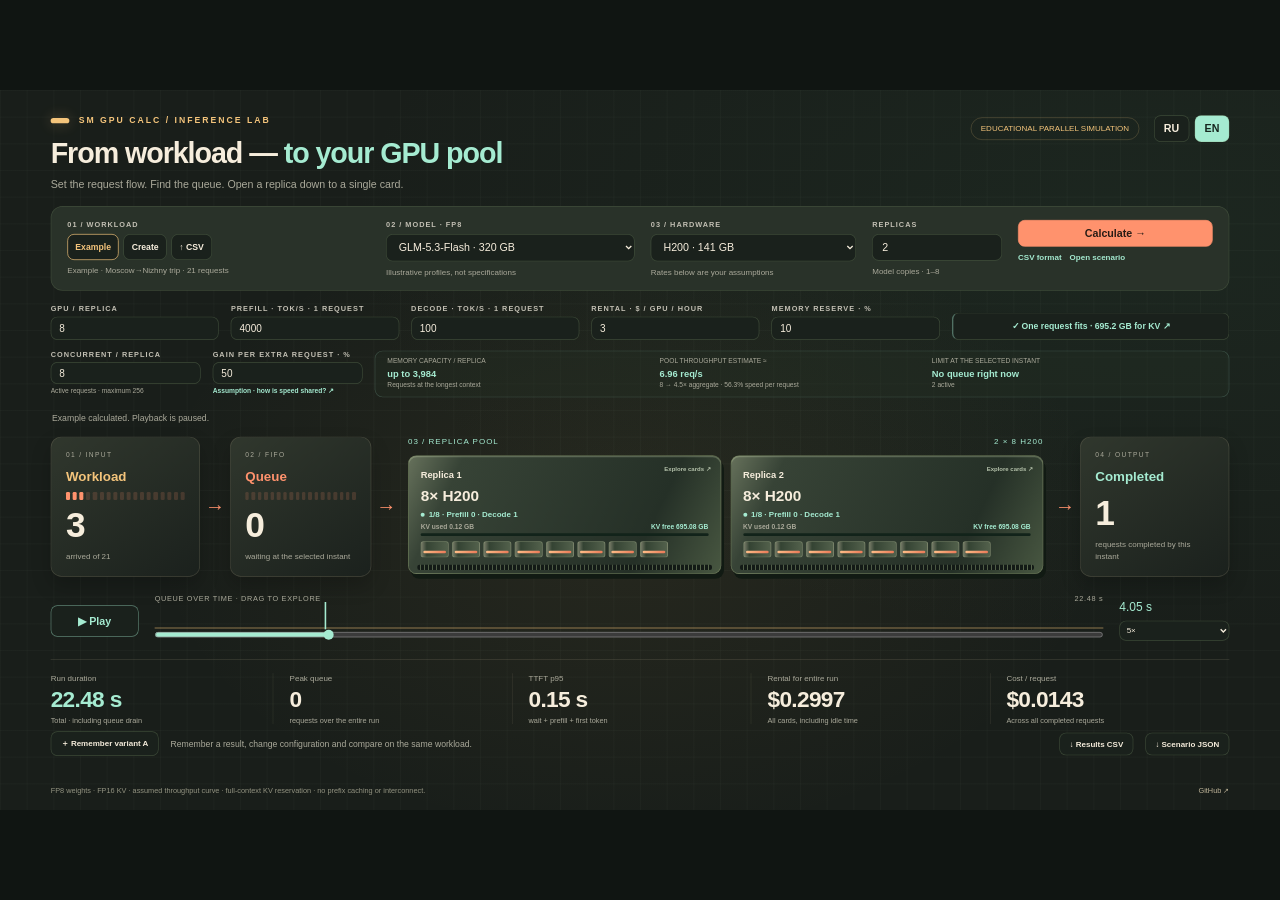
==== distr/index.html @ 44e9a9ef "demo workload: Moscow→Nizhny trip trace (3 users x 7 calls) on Example button" ====
<!DOCTYPE html>
<html lang="ru"><head><meta charset="utf-8"><meta name="viewport" content="width=device-width,initial-scale=1">
<title>SM GPU Calc · Нагрузка → результат</title>
<style>
:root{--cream:#f6eddc;--muted:#aaa99a;--coral:#ff926d;--mint:#a5ebd1;--amber:#f4c47b;--scale:1;color-scheme:dark}*{box-sizing:border-box}html,body{margin:0;width:100%;height:100%;overflow:hidden}body{background:#101512;color:var(--cream);font-family:Manrope,'Avenir Next',Arial,sans-serif}h1,h2,h3,p{margin:0}button,input,select{font:inherit}button,a,input,select{touch-action:manipulation}button,select,input{border:1px solid #8eaa7848;border-radius:10px;background:#1a211c;color:var(--cream);padding:10px 14px}button{cursor:pointer;font-weight:700}button:hover{border-color:var(--mint);background-color:#2b382e}button:disabled{opacity:.35;cursor:default}input[type=number],select{width:100%;min-width:0}input:focus-visible,select:focus-visible,button:focus-visible,a:focus-visible{outline:3px solid var(--mint);outline-offset:4px}a{color:var(--mint);text-decoration:none}small{color:var(--muted)}
#stage{position:absolute;left:50%;top:50%;width:1920px;height:1080px;transform:translate(-50%,-50%) scale(var(--scale));overflow:hidden;background:radial-gradient(ellipse at 49% 60%,#b7914d16,transparent 52%),radial-gradient(ellipse at 90% 20%,#42896115,transparent 50%),#191e1a;isolation:isolate}#stage:before{content:'';position:absolute;inset:0;z-index:-1;background-image:linear-gradient(#b9c3ac08 1px,transparent 1px),linear-gradient(90deg,#b9c3ac08 1px,transparent 1px);background-size:40px 40px}
header{position:absolute;left:76px;right:76px;top:38px}.eyebrow{font-size:13px;font-weight:800;letter-spacing:3px;color:var(--amber);display:flex;align-items:center;gap:14px}.eyebrow:before{content:'';width:28px;height:8px;border-radius:8px;background:var(--amber);box-shadow:0 0 20px #f4c47b55}h1{font:700 43px/1.3 Manrope,'Avenir Next',sans-serif;letter-spacing:-1.6px;margin-top:14px}h1 span{color:var(--mint)}.subtitle{font-size:16px;color:var(--muted);margin-top:10px}.topnav{position:absolute;right:0;top:0;display:flex;gap:8px;align-items:center}.topnav .active{color:#17251e;background:var(--mint)}.badge{color:var(--amber);font-size:12px;border:1px solid #f4c47b44;border-radius:30px;padding:9px 14px;margin-right:14px}
.controls{position:absolute;top:174px;left:76px;right:76px;padding:20px 24px;border:1px solid #8eaa7838;background:#293229;border-radius:18px;display:grid;grid-template-columns:1.4fr 1.15fr .95fr .6fr .9fr;gap:24px}.control{min-width:0;display:flex;flex-direction:column;gap:9px}.control label,.small-label{font-size:11px;letter-spacing:1.5px;font-weight:800;color:#c2bfb3}.control small{font-size:12px;white-space:nowrap;overflow:hidden;text-overflow:ellipsis}.source-actions{display:flex;gap:7px}.source-actions button{font-size:13px;padding:11px}.source-actions .active{border-color:var(--amber);color:var(--amber)}.run{background:var(--coral);color:#281c15;border-color:var(--coral)}.run:hover{background:#ffae91}.under-actions{display:flex;gap:12px}.textbutton{font-size:12px;padding:0;border:0;background:none;color:var(--mint);text-align:left}.controls.dragging{outline:3px dashed var(--mint)}
.assumptions{position:absolute;left:76px;right:76px;top:322px;display:grid;grid-template-columns:1fr 1fr 1fr 1fr 1fr 1.65fr;gap:18px;align-items:end}.assumptions .control{gap:6px}.assumptions input{font-size:15px;padding:8px 12px}.memory-note{font-size:13px;line-height:1.5;color:var(--mint);padding:10px 14px;border-left:2px solid #a5ebd166}.memory-note.bad{color:var(--coral);border-color:var(--coral)}#status{position:absolute;left:78px;top:484px;right:78px;font-size:13px;color:var(--muted);overflow:hidden;white-space:nowrap;text-overflow:ellipsis}#status.error{color:var(--coral)}
.flow{position:absolute;left:76px;right:76px;top:520px;height:210px;display:grid;grid-template-columns:224px 45px 212px 45px 1fr 45px 224px;align-items:stretch}.flow-side{padding:20px 22px;border:1px solid #c5b49330;border-radius:16px;background:linear-gradient(145deg,#30372d,#1b211d);display:flex;flex-direction:column;position:relative;overflow:hidden;box-shadow:0 14px 30px #0003}.step{font-size:10px;letter-spacing:2px;color:var(--muted);margin-bottom:16px}.flow-side h2{font-size:20px}.in h2{color:var(--amber)}.queue h2{color:var(--coral)}.out h2{color:var(--mint)}.val{font-size:53px;font-weight:700;letter-spacing:-2px;margin-top:auto;line-height:1.15}.flow-side small{font-size:12px;line-height:1.5;margin-top:8px}.arrow{align-self:center;text-align:center;font-size:30px;color:var(--coral)}.dots{display:flex;gap:4px;height:12px;flex-shrink:0;margin-top:12px}.dots i{width:7px;background:var(--coral);border-radius:2px;opacity:.16}.dots i.on{opacity:1}.replica-section{padding:0 10px;min-width:0}.replica-heading{display:flex;justify-content:space-between;font-size:12px;letter-spacing:1.5px;color:var(--mint);margin-bottom:14px}.replicas{height:178px;display:grid;grid-template-columns:repeat(2,minmax(0,1fr));gap:14px}.replicas.single{grid-template-columns:1fr}.replicas.dense{grid-template-columns:repeat(4,minmax(0,1fr));gap:9px}.replica{position:relative;text-align:left;padding:16px 18px 20px;border:1px solid #9fae7d65;border-radius:13px;background:linear-gradient(115deg,#66715b,#374336 15%,#253027 75%,#485741);box-shadow:inset 0 2px #d5e5ba44,4px 7px 0 #111a13;overflow:hidden}.replica:after{content:'';position:absolute;bottom:5px;left:13px;right:13px;height:8px;background:repeating-linear-gradient(90deg,#131a16 0 4px,#69785988 4px 6px);border-radius:3px}.replica h3{font-size:14px}.replica .rack-type{font-size:23px;font-weight:800;margin-top:10px}.replica .phase{font-size:12px;margin-top:8px;color:var(--mint);display:flex;gap:6px;align-items:center}.phase:before{content:'';width:6px;height:6px;background:currentColor;border-radius:50%}.replica.prefill .phase{color:var(--amber)}.replica.idle .phase{color:var(--muted)}.mini-gpus{display:flex;gap:5px;margin-top:9px;height:32px}.mini-gpus i{flex:1;max-width:42px;border-radius:4px;background:linear-gradient(90deg,#797d69,#344333 20%,#53614c);border:1px solid #9ba78577;position:relative}.mini-gpus i:before{content:"";position:absolute;left:3px;right:3px;bottom:calc(5px + var(--weight-height,12px));height:var(--kv-height,0px);background:var(--mint)}.mini-gpus i:after{content:'';position:absolute;left:3px;right:3px;bottom:5px;height:var(--weight-height,12px);border-radius:2px;background:linear-gradient(140deg,#ffc18a,#e97655)}.replica .rack-hint{position:absolute;right:14px;top:15px;font-size:9px;color:#b4c1aa;margin:0}.replicas:is(.dense,.medium) .replica{padding:9px 10px 16px}.replicas:is(.dense,.medium) .rack-type{font-size:16px;margin-top:5px}.replicas:is(.dense,.medium) .mini-gpus,.replicas:is(.dense,.medium) .rack-hint{display:none}.replicas:is(.dense,.medium) .phase{font-size:10px;margin-top:5px}
.timeline{position:absolute;left:76px;right:76px;top:752px;height:88px;display:grid;grid-template-columns:132px 1fr 165px;gap:24px;align-items:center}.play{height:47px;border-color:#a5ebd177;color:var(--mint)}.timeline-track{position:relative;height:84px;padding-top:2px}.timeline-meta{display:flex;justify-content:space-between;font-size:11px;color:var(--muted);letter-spacing:1px}.timeline-track svg{width:100%;height:41px;display:block;overflow:visible}.timeline-track input{width:100%;height:16px;padding:0;margin:0;accent-color:var(--mint);border:0;background:none;display:block}.timeline-right{display:flex;flex-direction:column;gap:9px}.timeline-right select{font-size:12px;padding:6px}.timeline-right output{font-size:18px;color:var(--mint);font-variant-numeric:tabular-nums}.results{position:absolute;left:76px;right:76px;top:854px;display:grid;grid-template-columns:repeat(5,1fr);border-top:1px solid #c5b49330;padding-top:20px;gap:24px}.fact{border-right:1px solid #c5b49322;padding-right:20px}.fact:last-child{border:0}.fact h2{font-size:12px;font-weight:500;color:var(--muted)}.total{display:block;font-size:34px;font-weight:700;letter-spacing:-1px;margin-top:6px}.fact:first-child .total{color:var(--mint)}.fact small{display:block;font-size:11px;margin-top:5px}.compare{position:absolute;left:76px;right:76px;top:962px;display:flex;gap:18px;align-items:center;font-size:13px}.compare button{font-size:12px;padding:9px 14px}.compare p{color:var(--muted);flex:1}.compare strong{color:var(--cream)}.edition{position:absolute;left:76px;right:76px;bottom:22px;display:flex;justify-content:space-between;font-size:11px;color:#939381;gap:35px}.edition span{max-width:1250px}.edition a{color:#beb398}
dialog{color:var(--cream);border:1px solid #9faa7755;border-radius:20px;background:radial-gradient(ellipse at 50% 50%,#50613d22,transparent 70%),#1b221c;padding:38px;max-width:none;max-height:none;box-shadow:0 30px 100px #000a}dialog::backdrop{background:#080e0be8}#rack-dialog{position:fixed;inset:auto;left:50%;top:50%;width:1844px;height:1004px;margin:0;transform:translate(-50%,-50%) scale(var(--scale))}.dialog-top{display:flex;justify-content:space-between;align-items:start;gap:30px}.dialog-top h2{font-size:33px;margin-top:10px;letter-spacing:-1px}.dialog-top p{color:var(--muted);font-size:15px;margin-top:12px}.dialog-top button{color:var(--mint)}.rack-sum{display:grid;grid-template-columns:repeat(4,1fr);gap:20px;margin-top:30px}.rack-sum article{padding:19px 22px;border:1px solid #9faa772a;border-radius:13px;background:#252e24}.rack-sum small{font-size:12px}.rack-sum strong{display:block;font-size:27px;margin-top:8px}.rack-sum article:nth-child(1) strong{color:var(--coral)}.rack-sum article:nth-child(2) strong{color:var(--mint)}.rack-sum article:nth-child(3) strong{color:var(--amber)}.rack-physical{position:relative;margin:32px 12px 0;padding:18px 0 35px}.rack-physical:after{content:'';position:absolute;bottom:0;left:-15px;right:-15px;height:18px;background:linear-gradient(#73806b,#3c4938 35%,#152015 40%,#3c4938);border-radius:5px;box-shadow:0 18px 24px #0007}.gpu-cards{display:grid;grid-template-columns:repeat(var(--cols,8),1fr);gap:19px}.gpu-card{border-radius:13px;padding:15px;background:linear-gradient(110deg,#717865,#3e493a 18%,#29382a 76%,#606d51);box-shadow:inset 0 2px #d8e2c050,5px 7px #111a12;min-width:0;position:relative}.gpu-card h3{font-size:18px}.gpu-card small{display:block;font-size:10px;margin-top:6px;color:#c2c6b4}.tank{position:relative;height:283px;margin-top:15px;border:1px solid #131e1499;border-radius:8px;background:#101910;display:flex;flex-direction:column;justify-content:end;overflow:hidden}.tank .free{flex:1;min-height:0;overflow:hidden;display:flex;flex-direction:column;align-items:center;justify-content:center;gap:4px;color:var(--mint);font-size:13px;background:repeating-linear-gradient(135deg,#a5ebd107 0 8px,#a5ebd111 8px 9px)}.tank .free small{font-size:11px;line-height:1.2;color:var(--mint)}.tank .free strong{font-size:13px;line-height:1.2;font-weight:600}.tank .free.compact{flex-direction:row;gap:5px}.tank .reserved{background:#78866b88;flex:none}.tank .kv{background:var(--mint);flex:none}.tank .weights{background:repeating-linear-gradient(0deg,#ffcf9318 0 1px,transparent 1px 5px),linear-gradient(135deg,#ffc18a,#ff996e 40%,#e97655);display:flex;flex-direction:column;align-items:center;justify-content:center;flex:none;color:#56321e;overflow:hidden}.weights b{font-size:12px;line-height:1.3}.weights strong{font-size:29px;line-height:1.1;margin:3px 0}.weights.compact{flex-direction:row;gap:4px}.weights.compact b:first-child{display:none}.weights.compact strong{font-size:18px;line-height:1;margin:0}.weights.micro>*{display:none}.gpu-card .fins{height:8px;margin-top:14px;background:repeating-linear-gradient(90deg,#10190f 0 3px,#7b846b 3px 5px)}.gpu-cards.dense .tank{height:115px}.gpu-cards.dense .gpu-card{padding:11px}.gpu-cards.dense{gap:15px}.rack-legend{display:flex;gap:35px;margin-top:23px;font-size:13px;color:var(--muted)}.rack-legend i{display:inline-block;width:11px;height:11px;border-radius:3px;margin-right:7px}.rack-foot{margin-top:22px;padding-top:20px;border-top:1px solid #c5b49330;color:var(--muted);font-size:14px;line-height:1.6}.rack-foot strong{color:var(--cream)}.rack-warning{color:var(--coral)!important}.modal{width:760px;position:fixed;left:50%;top:50%;margin:0;transform:translate(-50%,-50%) scale(var(--scale))}.modal h2{font-size:27px}.modal p{margin:15px 0;color:var(--muted);line-height:1.7;font-size:15px}.modal .form-grid{display:grid;grid-template-columns:1fr 1fr;gap:20px;margin:25px 0}.modal .buttons{display:flex;justify-content:end;gap:12px;margin-top:24px}.modal code{font-size:13px;color:var(--amber)}.modal .error{color:var(--coral)}.sr-only{position:absolute;width:1px;height:1px;overflow:hidden;clip-path:inset(50%)}@media(prefers-reduced-motion:reduce){*{animation:none!important;transition:none!important}}
.parallel{position:absolute;left:76px;right:76px;top:391px;display:grid;grid-template-columns:225px 225px 1fr;gap:18px;align-items:start}.parallel .control{gap:5px}.parallel input{padding:7px 12px;font-size:15px}.parallel small{font-size:10px}.capacity{display:grid;grid-template-columns:1fr 1fr 1.1fr;gap:20px;padding:9px 18px;border:1px solid #a5ebd133;border-radius:12px;background:#24312655;min-height:70px}.capacity small{display:block;font-size:10px;margin-bottom:5px}.capacity strong{display:block;font-size:14px;color:var(--mint);font-weight:600}.capacity .detail{font-size:10px;color:var(--muted);margin-top:3px}.replica .kv-status{font-size:10px;color:var(--muted);margin-top:5px}.replicas:is(.dense,.medium) .kv-status{display:none}.replicas:is(.dense,.medium) .rack-type{font-size:13px;margin-top:2px}.replicas:is(.dense,.medium) .phase{font-size:9px;margin-top:2px}.replicas:is(.dense,.medium) .replica{padding:5px 9px 14px}.replicas:is(.dense,.medium) h3{font-size:12px}.tank .kv{display:flex;align-items:center;justify-content:center;color:#17392d;overflow:hidden;font-size:11px;white-space:nowrap}.parallel-help{cursor:help}.parallel .textbutton{font-size:10px;white-space:nowrap}
.rack-tools{width:610px;display:flex;flex-direction:column;align-items:end;gap:14px}.rack-playback{width:100%;display:grid;grid-template-columns:110px 1fr 85px 70px;gap:14px;align-items:end}.rack-playback button{padding:9px;font-size:13px}.rack-playback label{display:block;font-size:10px;color:var(--muted);margin-bottom:8px}.rack-playback input{width:100%;padding:0;margin:0;accent-color:var(--mint)}.rack-playback output{font-size:14px;color:var(--mint);font-variant-numeric:tabular-nums;white-space:nowrap;padding-bottom:5px}.rack-playback select{font-size:12px;padding:7px}.replica .kv-status{display:flex;justify-content:space-between;gap:8px;font-size:10px;font-variant-numeric:tabular-nums}.replica .kv-free{color:var(--mint);font-weight:600}.kv-meter{display:block;width:100%;height:4px;border-radius:3px;margin-top:5px;background:#12231a;overflow:hidden}.kv-meter span{display:block;height:100%;background:var(--mint);width:0}.mini-gpus{height:24px;margin-top:8px}.replicas:is(.dense,.medium) .rack-type{display:none}.replicas:is(.dense,.medium) .kv-status{display:flex;font-size:9px;margin-top:4px}.replicas:is(.dense,.medium) .kv-used{display:none}.replicas:is(.dense,.medium) .kv-meter{height:3px;margin-top:4px}.replicas:is(.dense,.medium) .phase{margin-top:4px}
</style></head><body><main id="stage">
<header><p class="eyebrow">SM GPU CALC / INFERENCE LAB</p><h1 data-i18n="headline"></h1><p class="subtitle" data-i18n="subtitle"></p><nav class="topnav" aria-label="Language"><span class="badge" data-i18n="mode"></span><button id="lang-ru">RU</button><button id="lang-en">EN</button></nav></header>
<section class="controls" id="drop-zone" aria-label="Scenario">
<div class="control"><label data-i18n="workload"></label><div class="source-actions"><button id="demo" data-i18n="demo"></button><button id="manual" data-i18n="manual"></button><button id="choose-file">↑ CSV</button></div><small id="file-name"></small><input type="file" id="csv-file" accept=".csv,text/csv" hidden></div>
<div class="control"><label for="model" data-i18n="model"></label><select id="model"><option value="glm53">GLM-5.3 · 750 GB</option><option value="flash" selected>GLM-5.3-Flash · 320 GB</option><option value="qwenflash">Qwen3.8-Flash-Next · 125 GB</option></select><small data-i18n="modelHint"></small></div>
<div class="control"><label for="gpu" data-i18n="gpu"></label><select id="gpu"><option value="H200">H200 · 141 GB</option><option value="B200">B200 · 192 GB</option></select><small data-i18n="gpuHint"></small></div>
<div class="control"><label for="replicas" data-i18n="replicas"></label><input id="replicas" type="number" min="1" max="8" step="1" value="2"><small data-i18n="replicaHint"></small></div>
<div class="control"><button class="run" id="run" data-i18n="run"></button><div class="under-actions"><button class="textbutton" id="csv-help" data-i18n="format"></button><button class="textbutton" id="open-scenario" data-i18n="open"></button></div><input type="file" id="scenario-file" accept=".json,application/json" hidden></div>
</section>
<section class="assumptions" aria-label="Assumptions">
<div class="control"><label for="cards" data-i18n="cards"></label><input id="cards" type="number" min="1" max="16" step="1" value="8"></div>
<div class="control"><label for="prefill" data-i18n="prefillRate"></label><input id="prefill" type="number" min="0.01" max="1000000000" step="any" value="4000"></div>
<div class="control"><label for="decode" data-i18n="decodeRate"></label><input id="decode" type="number" min="0.01" max="1000000000" step="any" value="100"></div>
<div class="control"><label for="price" data-i18n="price"></label><input id="price" type="number" min="0" max="1000000" step="any" value="3"></div>
<div class="control"><label for="reserve" data-i18n="reserve"></label><input id="reserve" type="number" min="0" max="50" step="any" value="10"></div>
<button class="memory-note" id="memory-note"></button>
</section><section class="parallel" aria-label="Parallel requests"><div class="control"><label for="concurrency" data-i18n="concurrencyLabel"></label><input id="concurrency" type="number" min="1" max="256" step="1" value="8"><small data-i18n="concurrencyHint"></small></div><div class="control"><label for="batchGain" data-i18n="batchGainLabel"></label><input id="batchGain" type="number" min="0" max="100" step="any" value="50"><button type="button" class="textbutton" id="parallel-help" data-i18n="batchGainHint"></button></div><div class="capacity"><div><small data-i18n="memoryCapacity"></small><strong id="memory-slots"></strong><p class="detail" data-i18n="memoryCapacityHint"></p></div><div class="parallel-help"><small data-i18n="throughputEstimate"></small><strong id="capacity-rate"></strong><p class="detail" id="sharing-note"></p></div><div><small data-i18n="currentLimit"></small><strong id="current-limit"></strong><p class="detail" id="limit-detail"></p></div></div></section><p id="status" role="status" aria-live="polite"></p>
<section class="flow" aria-label="Request flow">
<article class="flow-side in"><p class="step">01 / INPUT</p><h2 data-i18n="load"></h2><div class="dots" id="input-dots" aria-hidden="true"></div><p class="val" id="arrived">—</p><small id="load-caption"></small></article><span class="arrow" aria-hidden="true">→</span>
<article class="flow-side queue"><p class="step">02 / FIFO</p><h2 data-i18n="queue"></h2><div class="dots" id="queue-dots" aria-hidden="true"></div><p class="val" id="queue-now">—</p><small data-i18n="queueNow"></small></article><span class="arrow" aria-hidden="true">→</span>
<div class="replica-section"><div class="replica-heading"><span data-i18n="pool"></span><span id="pool-count"></span></div><div id="replica-cards" class="replicas"></div></div><span class="arrow" aria-hidden="true">→</span>
<article class="flow-side out"><p class="step">04 / OUTPUT</p><h2 data-i18n="completed"></h2><p class="val" id="done-now">—</p><small data-i18n="completedNow"></small></article>
</section>
<section class="timeline"><button class="play" id="play"></button><div class="timeline-track"><div class="timeline-meta"><span data-i18n="timeline"></span><span id="timeline-end"></span></div><svg id="queue-chart" viewBox="0 0 1200 40" preserveAspectRatio="none" aria-hidden="true"><path id="queue-path" fill="#f4c47b16" stroke="#f4c47b88" stroke-width="1.5"></path><line id="cursor" y1="0" y2="40" stroke="#a5ebd1" stroke-width="2"></line></svg><input id="time" type="range" min="0" max="1000" step="1" value="0" aria-label="Simulation time"></div><div class="timeline-right"><output id="time-label">0.00 s</output><select id="speed" aria-label="Playback speed"><option value="1">1×</option><option value="5" selected>5×</option><option value="20">20×</option><option value="100">100×</option></select></div></section>
<section class="results"><article class="fact"><h2 data-i18n="duration"></h2><output class="total" id="duration">—</output><small data-i18n="fullRun"></small></article><article class="fact"><h2 data-i18n="peak"></h2><output class="total" id="peak">—</output><small data-i18n="requests"></small></article><article class="fact"><h2>TTFT p95</h2><output class="total" id="p95">—</output><small data-i18n="ttftHint"></small></article><article class="fact"><h2 data-i18n="totalCost"></h2><output class="total" id="total-cost">—</output><small data-i18n="rental"></small></article><article class="fact"><h2 data-i18n="costPer"></h2><output class="total" id="cost-per">—</output><small data-i18n="completedOnly"></small></article></section>
<section class="compare"><button id="pin" data-i18n="pin"></button><p id="comparison"></p><button id="export-csv" data-i18n="export"></button><button id="save" data-i18n="save"></button></section>
<footer class="edition"><span data-i18n="limits"></span><a href="https://github.com/bzSega/sm-gpu-calc">GitHub ↗</a></footer>
<dialog id="rack-dialog" aria-labelledby="rack-title"><div class="dialog-top"><div><span class="eyebrow" data-i18n="inside"></span><h2 id="rack-title"></h2><p id="rack-subtitle"></p></div><div class="rack-tools"><button id="close-rack" data-i18n="back"></button><div class="rack-playback"><button id="rack-play"></button><div><label for="rack-time" data-i18n="timeLabel"></label><input id="rack-time" type="range" min="0" max="1000" step="1" value="0"></div><output id="rack-time-label"></output><select id="rack-speed" aria-label="Playback speed"><option value="1">1×</option><option value="5" selected>5×</option><option value="20">20×</option><option value="100">100×</option></select></div></div></div><div class="rack-sum" id="rack-sum"></div><div class="rack-physical"><div class="gpu-cards" id="gpu-cards"></div></div><div class="rack-legend" id="rack-legend"></div><p class="rack-foot" id="rack-foot"></p></dialog>
<dialog class="modal" id="parallel-dialog" aria-labelledby="parallel-title"><h2 id="parallel-title" data-i18n="concurrencyLabel"></h2><p data-i18n="parallelExplanation"></p><p data-i18n="parallelExample"></p><p data-i18n="rateHelp"></p><div class="buttons"><button data-close="parallel-dialog" data-i18n="back"></button></div></dialog>
<dialog class="modal" id="manual-dialog" aria-labelledby="manual-title"><h2 id="manual-title" data-i18n="manualTitle"></h2><p data-i18n="manualHint"></p><div class="form-grid"><div class="control"><label for="request-count" data-i18n="count"></label><input id="request-count" type="number" min="1" max="10000" value="24"></div><div class="control"><label for="rps">RPS</label><input id="rps" type="number" min="0.001" max="10000" step="any" value="5"></div><div class="control"><label for="input-tokens" data-i18n="inputTokens"></label><input id="input-tokens" type="number" min="0" max="1000000000" value="1000"></div><div class="control"><label for="output-tokens" data-i18n="outputTokens"></label><input id="output-tokens" type="number" min="1" max="1000000000" value="100"></div></div><p class="error" id="manual-error"></p><div class="buttons"><button data-close="manual-dialog" data-i18n="cancel"></button><button class="run" id="apply-manual" data-i18n="apply"></button></div></dialog>
<dialog class="modal" id="help-dialog" aria-labelledby="help-title"><h2 id="help-title" data-i18n="csvTitle"></h2><p data-i18n="csvHint"></p><code>request_id,arrival_ms,input_tokens,output_tokens<br>r1,0,1000,100<br>r2,200,500,80</code><p data-i18n="csvLimits"></p><div class="buttons"><button id="sample" data-i18n="sample"></button><button data-close="help-dialog" data-i18n="back"></button></div></dialog>
</main><script src="sim-core.js?v=6878be3aaa40f21e"></script><script src="scenario-core.js?v=4452a7d2d1e5b0d9"></script><script>
'use strict';
const $=id=>document.getElementById(id), S=ScenarioCore;
const COPY={
ru:{headline:'От нагрузки — <span>к своему GPU-пулу</span>',subtitle:'Задайте поток запросов. Найдите очередь. Раскройте реплику до отдельной карты.',mode:'УЧЕБНАЯ FIFO-СИМУЛЯЦИЯ',workload:'01 / НАГРУЗКА',demo:'Пример',manual:'Задать',model:'02 / МОДЕЛЬ · FP8',modelHint:'Сценарные параметры, не спецификации',gpu:'03 / ОБОРУДОВАНИЕ',gpuHint:'Скорости ниже — ваши допущения',replicas:'РЕПЛИКИ',replicaHint:'Копии модели · 1–8',run:'Рассчитать →',format:'Формат CSV',open:'Открыть сценарий',cards:'GPU / РЕПЛИКА',prefillRate:'PREFILL · ТОК/С / РЕПЛИКА',decodeRate:'DECODE · ТОК/С / РЕПЛИКА',price:'АРЕНДА · $ / GPU / ЧАС',reserve:'РЕЗЕРВ ПАМЯТИ · %',load:'Нагрузка',queue:'Очередь',queueNow:'ожидают в выбранный момент',pool:'03 / ПУЛ РЕПЛИК',completed:'Готово',completedNow:'запросов завершено к этому моменту',timeline:'ОЧЕРЕДЬ ВО ВРЕМЕНИ · ПОТЯНИТЕ ПОЛЗУНОК',duration:'Длительность прогона',fullRun:'Итог · включая обработку хвоста',peak:'Пиковая очередь',requests:'запросов за весь прогон',ttftHint:'ожидание + prefill + первый токен',totalCost:'Аренда за весь прогон',rental:'Все карты, включая простой',costPer:'Стоимость / запрос',completedOnly:'По всем завершённым запросам',pin:'＋ Запомнить вариант A',export:'↓ Результаты CSV',save:'↓ Сценарий JSON',limits:'FP8-веса · FP16 KV · равномерные шарды · 1 запрос на реплику · без batching и interconnect. Память и скорости — оценка, не бенчмарк.',inside:'ВНУТРИ РЕПЛИКИ / ПАМЯТЬ',back:'← Назад',manualTitle:'Задать нагрузку',manualHint:'Равномерный внешний поток. Один ряд — один запрос. Это синтетический сценарий, без зависимостей между вызовами.',count:'ЧИСЛО ЗАПРОСОВ',inputTokens:'ВХОДНЫЕ ТОКЕНЫ',outputTokens:'ВЫХОДНЫЕ ТОКЕНЫ',cancel:'Отмена',apply:'Применить →',csvTitle:'Нагрузка из CSV',csvHint:'Одна строка — один вызов модели. arrival_ms — поступление в миллисекундах от начала сценария. Файл обрабатывается только в браузере.',csvLimits:'1–10 000 запросов, до 2 МБ. Уникальные ID, целые числа ≥ 0, выход ≥ 1. Разделитель — запятая; кавычки не поддерживаются. Метаданные сохраняются, но depends_on и model_profile_id не меняют исполнение: один профиль, заданный внешний поток.',sample:'↓ Скачать пример',play:'▶ Смотреть',pause:'Ⅱ Пауза',idle:'Ожидание',prefill:'Prefill · вход',decode:'Decode · ответ',replica:'Реплика',openRack:'Раскрыть карты ↗',ready:'Расчёт готов. Схема показывает выбранный момент; итоговые метрики ниже — весь прогон.',pending:'Параметры изменены. Нажмите «Рассчитать». Скорости заданы на реплику и не масштабируются автоматически с числом карт.',invalid:'Ошибка импорта: проверьте формат, значения и версию сценария. Предыдущий вход сохранён; повторите выбор файла.',configError:'Проверьте настройки: 1–8 реплик, 1–16 карт, положительные скорости, цена ≥ 0, резерв 0–50%.',noFit:'Размещение невозможно: веса, резерв и KV одного запроса должны помещаться; контекст — в лимите модели.',loading:'Чтение файла…',fits:'Память проходит проверку',free:'свободно',memory:'Память',weights:'Веса FP8',kv:'KV одного запроса',reserved:'Резерв среды',available:'Свободно',shard:'Шард',gb:'ГБ',sec:'с',from:'из',arrived:'поступило',synthetic:'Пример · путешествие Мск→НН · 21 запрос',manualName:'Ручная нагрузка · синтетика',compareHint:'Запомните результат, измените конфигурацию и сравните на той же нагрузке.',baseline:'Вариант A',current:'Сейчас',compareWait:'Вариант A сохранён. Рассчитайте новую конфигурацию.',demoStatus:'Показан расчёт примера. Воспроизведение на паузе.',rackExplanation:'Одна модель разделена между картами. Каждый блок — часть общих весов, а не отдельная копия. KV оценён по полному input + output выбранного запроса; при prefill это резерв, а не измерение реально занятой памяти.',rackIdle:'Нет активного запроса. Показан запас под самый длинный запрос нагрузки.',rackBound:'Проверка до запуска: самый длинный запрос + веса + резерв. Она не учитывает неравномерное шардирование и реальные накладные расходы.',saved:'Сценарий содержит вход, настройки и версии для повторного запуска.',sampleSize:'запросов',errorManual:'Введите целые количества токенов и запросов; RPS должен быть от 0,001 до 10 000.',newInput:'Новая нагрузка · вариант A сброшен.',timeLabel:'Время симуляции',speedLabel:'Скорость воспроизведения'},
en:{headline:'From workload — <span>to your GPU pool</span>',subtitle:'Set the request flow. Find the queue. Open a replica down to a single card.',mode:'EDUCATIONAL FIFO SIMULATION',workload:'01 / WORKLOAD',demo:'Example',manual:'Create',model:'02 / MODEL · FP8',modelHint:'Illustrative profiles, not specifications',gpu:'03 / HARDWARE',gpuHint:'Rates below are your assumptions',replicas:'REPLICAS',replicaHint:'Model copies · 1–8',run:'Calculate →',format:'CSV format',open:'Open scenario',cards:'GPU / REPLICA',prefillRate:'PREFILL · TOK/S / REPLICA',decodeRate:'DECODE · TOK/S / REPLICA',price:'RENTAL · $ / GPU / HOUR',reserve:'MEMORY RESERVE · %',load:'Workload',queue:'Queue',queueNow:'waiting at the selected instant',pool:'03 / REPLICA POOL',completed:'Completed',completedNow:'requests completed by this instant',timeline:'QUEUE OVER TIME · DRAG TO EXPLORE',duration:'Run duration',fullRun:'Total · including queue drain',peak:'Peak queue',requests:'requests over the entire run',ttftHint:'wait + prefill + first token',totalCost:'Rental for entire run',rental:'All cards, including idle time',costPer:'Cost / request',completedOnly:'Across all completed requests',pin:'＋ Remember variant A',export:'↓ Results CSV',save:'↓ Scenario JSON',limits:'FP8 weights · FP16 KV · equal shards · 1 request per replica · no batching or interconnect. Memory and rates are estimates, not benchmarks.',inside:'INSIDE A REPLICA / MEMORY',back:'← Back',manualTitle:'Create a workload',manualHint:'An evenly spaced open-loop flow. One row is one request. Synthetic input; no dependencies between calls.',count:'REQUEST COUNT',inputTokens:'INPUT TOKENS',outputTokens:'OUTPUT TOKENS',cancel:'Cancel',apply:'Apply →',csvTitle:'Workload from CSV',csvHint:'One row per model call. arrival_ms is arrival in milliseconds from the scenario origin. Files are processed only in your browser.',csvLimits:'1–10,000 requests, up to 2 MB. Unique IDs, integers ≥ 0, output ≥ 1. Comma-separated; quoted fields are not supported. Metadata is preserved but depends_on and model_profile_id do not affect execution: one profile, fixed external arrivals.',sample:'↓ Download example',play:'▶ Play',pause:'Ⅱ Pause',idle:'Idle',prefill:'Prefill · input',decode:'Decode · output',replica:'Replica',openRack:'Explore cards ↗',ready:'Run calculated. The diagram shows the selected instant; metrics below cover the full run.',pending:'Settings changed. Click Calculate. Rates are per replica and do not scale automatically with card count.',invalid:'Import error: check format, values and scenario version. Previous input retained; select the file again.',configError:'Check settings: 1–8 replicas, 1–16 cards, positive rates, price ≥ 0, reserve 0–50%.',noFit:'Placement impossible: weights, reserve and one request’s KV must fit; context must be within the model limit.',loading:'Reading file…',fits:'Memory check passed',free:'free',memory:'Memory',weights:'FP8 weights',kv:'One request’s KV',reserved:'Runtime reserve',available:'Available',shard:'Shard',gb:'GB',sec:'s',from:'of',arrived:'arrived',synthetic:'Example · Moscow→Nizhny trip · 21 requests',manualName:'Manual workload · synthetic',compareHint:'Remember a result, change configuration and compare on the same workload.',baseline:'Variant A',current:'Current',compareWait:'Variant A saved. Calculate another configuration.',demoStatus:'Example calculated. Playback is paused.',rackExplanation:'One model is sharded across the cards. Each block holds part of the weights, not a separate copy. KV uses the full input + output of the selected request; during prefill it represents reservation, not measured memory use.',rackIdle:'No active request. Showing capacity reserved for the longest request.',rackBound:'Preflight: longest request + weights + reserve. Uneven sharding and actual runtime overheads are not modeled.',saved:'Scenario includes workload, settings and versions for replay.',sampleSize:'requests',errorManual:'Use integer request/token counts; RPS must be between 0.001 and 10,000.',newInput:'New workload · variant A reset.',timeLabel:'Simulation time',speedLabel:'Playback speed'}
};
Object.assign(COPY.ru,{concurrencyLabel:'ОДНОВРЕМЕННО / РЕПЛИКА',concurrencyHint:'Активных запросов · максимум 256',batchGainLabel:'ПРИРОСТ НА ДОП. ЗАПРОС · %',batchGainHint:'Допущение · как делится скорость? ↗',parallelExplanation:'При нескольких активных запросах реплика делит между ними скорость и резервирует KV для каждого. Память ограничивает допуск: если следующий запрос не помещается, он ждёт. Ожидающие запросы KV не занимают.',parallelExample:'Прирост 0%: общая скорость не растёт, запросы делят её поровну. Прирост 50% и 8 активных: суммарная скорость 4,5×, каждый получает 56% одиночной скорости. 100% — идеальное линейное ускорение. Значение 50% — иллюстрация, замените его замерами. Модель не определяет физическое узкое место GPU.',memoryCapacity:'ПО ПАМЯТИ / РЕПЛИКА',memoryCapacityHint:'Запросов с максимальным контекстом',throughputEstimate:'ПРОПУСКНАЯ СПОСОБНОСТЬ ПУЛА ≈',currentLimit:'ОГРАНИЧЕНИЕ В ВЫБРАННЫЙ МОМЕНТ',slotLimit:'Лимит параллельности',kvLimit:'Свободная KV-память',noQueue:'Очереди сейчас нет',notCalculated:'Нужен расчёт',activeRequests:'активных',slots:'запросов',rpsUnit:'запр/с',perRequest:'скорости на запрос',aggregate:'суммарно',kv:'KV активных запросов',fits:'Один запрос помещается',mode:'УЧЕБНАЯ СИМУЛЯЦИЯ · ПАРАЛЛЕЛЬНЫЕ ЗАПРОСЫ',prefillRate:'PREFILL · ТОК/С · 1 ЗАПРОС',decodeRate:'DECODE · ТОК/С · 1 ЗАПРОС',limits:'FP8-веса · FP16 KV · учебная кривая скорости · KV резервируется на полный запрос · без prefix caching и interconnect.',rackIdle:'Нет активных запросов · KV освобождён.',rackExplanation:'Веса разделены между картами. KV — сумма резервов всех активных запросов реплики (полный вход + ответ); резерв освобождается при завершении. Это оценка, не измерение аллокатора.',rackBound:'Лимит памяти оценён по самому длинному запросу. Планировщик допускает каждый запрос по его размеру; коротких может поместиться больше.',pending:'Параметры изменены. Нажмите «Рассчитать». Скорости заданы для одного запроса на реплике; прирост при параллельной работе — ваше допущение.',configError:'Проверьте настройки: 1–8 реплик, 1–16 карт, 1–256 запросов одновременно, прирост 0–100%, положительные скорости.',queueMemory:'Головной запрос не помещается рядом с активными.',queueSlots:'Все доступные места обработки заняты.',queueBusy:'Время обработки делят prefill и decode.',rateHelp:'Оценка при полной загрузке: реплики × G(n) / среднее время одиночного запроса. G(n)=1+(n−1)×прирост. Скорость каждого = одиночная × G(n)/n. n ограничен памятью для самого длинного запроса. Это учебная кривая, не бенчмарк.'});
Object.assign(COPY.en,{concurrencyLabel:'CONCURRENT / REPLICA',concurrencyHint:'Active requests · maximum 256',batchGainLabel:'GAIN PER EXTRA REQUEST · %',batchGainHint:'Assumption · how is speed shared? ↗',parallelExplanation:'Active requests share replica throughput and each reserves KV memory. If the next request cannot fit, it waits. Queued requests consume no KV memory.',parallelExample:'0% gain: fixed aggregate throughput shared equally. 50% gain with 8 active requests: 4.5× aggregate, each receives 56% of solo speed. 100% assumes ideal linear scaling. The default 50% is illustrative; replace it with measurements. This model does not identify the physical GPU bottleneck.',memoryCapacity:'MEMORY CAPACITY / REPLICA',memoryCapacityHint:'Requests at the longest context',throughputEstimate:'POOL THROUGHPUT ESTIMATE ≈',currentLimit:'LIMIT AT THE SELECTED INSTANT',slotLimit:'Concurrency limit',kvLimit:'Available KV memory',noQueue:'No queue right now',notCalculated:'Calculate first',activeRequests:'active',slots:'requests',rpsUnit:'req/s',perRequest:'speed per request',aggregate:'aggregate',kv:'Active requests’ KV',fits:'One request fits',mode:'EDUCATIONAL PARALLEL SIMULATION',prefillRate:'PREFILL · TOK/S · 1 REQUEST',decodeRate:'DECODE · TOK/S · 1 REQUEST',limits:'FP8 weights · FP16 KV · assumed throughput curve · full-context KV reservation · no prefix caching or interconnect.',rackIdle:'No active requests · KV released.',rackExplanation:'Weights are sharded across cards. KV sums full input + output reservations for all active requests on this replica; released on completion. An estimate, not allocator measurements.',rackBound:'Memory capacity uses the longest request. Admission uses each request’s size; more short requests may fit.',pending:'Settings changed. Click Calculate. Rates describe a single request on a replica; parallel throughput gain is your assumption.',configError:'Check settings: 1–8 replicas, 1–16 cards, 1–256 concurrent requests, gain 0–100%, positive rates.',queueMemory:'The head request cannot fit alongside active requests.',queueSlots:'All available processing slots are occupied.',queueBusy:'Prefill and decode share processing capacity.',rateHelp:'Saturated estimate: replicas × G(n) / average solo service time. G(n)=1+(n−1)×gain. Each request gets solo rate × G(n)/n. n is capped by memory for the longest request. An educational curve, not a benchmark.'});

Object.assign(COPY.ru,{kvUsed:'KV занято',kvFree:'KV свободно',kvMeter:'Занято из памяти под KV',kvReservation:'KV резерв активных запросов'});
Object.assign(COPY.en,{kvUsed:'KV used',kvFree:'KV free',kvMeter:'Used share of KV budget',kvReservation:'Active requests’ KV reservation'});
let savedLang;try{savedLang=localStorage.getItem('gpucalc-lang')}catch{}
const params=new URLSearchParams(location.search);
let lang=[params.get('lang'),savedLang].find(x=>['ru','en'].includes(x))||((navigator.language||'').startsWith('ru')?'ru':'en');
const t=k=>COPY[lang][k], fmt=(n,d=0)=>new Intl.NumberFormat(lang==='ru'?'ru-RU':'en-US',{maximumFractionDigits:d}).format(n), seconds=n=>`${fmt(n/1000,2)} ${t('sec')}`, money=n=>new Intl.NumberFormat(lang==='ru'?'ru-RU':'en-US',{style:'currency',currency:'USD',maximumFractionDigits:4}).format(n);
const settingsIds=['model','gpu','replicas','cards','prefill','decode','price','reserve','concurrency','batchGain'];
let workload=S.demo(),source='demo',fileName='',result=null,runSettings=null,timeMs=0,playing=false,raf=0,lastFrame=0,baseline=null,status='demoStatus',loading=false,loadVersion=0,selectedReplica=1,focusBeforeRack=null,rackRenderKey='';
function settings(){return Object.fromEntries(settingsIds.map(k=>[k,['model','gpu'].includes(k)?$(k).value:($(k).value.trim()===''?NaN:Number($(k).value))]))}
function putSettings(s){s=S.normalizeSettings(s);for(const k of settingsIds)$(k).value=s[k]}
function el(tag,className,text){const e=document.createElement(tag);if(className)e.className=className;if(text!==undefined)e.textContent=text;return e}
function stop(){playing=false;cancelAnimationFrame(raf);lastFrame=0}
function invalidate(){stop();result=null;runSettings=null;timeMs=0;status='pending';update()}
function run(){stop();if(loading)return;const s=settings();result=null;runSettings=null;timeMs=0;try{if(!S.validateSettings(s))throw Error('configError');if(!S.memory(workload,s).fits)throw Error('noFit');result=SimCore.simulate(workload,S.config(s));runSettings={...s};status=source==='demo'?'demoStatus':'ready';buildChart()}catch(e){status=['noFit','configError'].includes(e.message)?e.message:'configError'}update()}
function buildChart(){if(!result)return;const events=[];for(const r of result.requests)if(r.startMs>r.arrival_ms)events.push([r.arrival_ms,1],[r.startMs,-1]);events.sort((a,b)=>a[0]-b[0]||a[1]-b[1]);let count=0,path='M0 38';for(let i=0;i<events.length;){const time=events[i][0],x=time/result.durationMs*1200;path+=` L${x} ${38-count/Math.max(1,result.peakQueued)*34}`;while(i<events.length&&events[i][0]===time)count+=events[i++][1];path+=` L${x} ${38-count/Math.max(1,result.peakQueued)*34}`}path+=' L1200 38 Z';$('queue-path').setAttribute('d',path)}
function dots(id,n){$(id).replaceChildren(...Array.from({length:18},(_,i)=>el('i',i<Math.min(n,18)?'on':'')))}
function update(){
 const s=settings(),valid=S.validateSettings(s),snap=result?SimCore.snapshot(result,timeMs):null;let mem=null;try{mem=S.memory(workload,s)}catch{}
 $('status').textContent=t(status);$('status').className=['noFit','invalid','configError'].includes(status)?'error':'';
 $('run').disabled=loading;['export-csv','save','pin','play','time','speed','rack-play','rack-time','rack-speed'].forEach(id=>$(id).disabled=!result||loading);
 $('file-name').textContent=source==='demo'?t('synthetic'):source==='manual'?`${t('manualName')} · ${fmt(workload.length)}`:`${fileName} · ${fmt(workload.length)} ${t('sampleSize')}`;
 $('demo').classList.toggle('active',source==='demo');$('manual').classList.toggle('active',source==='manual');$('choose-file').classList.toggle('active',source==='csv');
 $('memory-note').textContent=mem?`${mem.fits?'✓ '+t('fits'):'! '+t('memory')} · ${fmt(mem.kvCapacityGB,1)} ${t('gb')} ${lang==='ru'?'под KV':'for KV'} ↗`:t('configError');$('memory-note').classList.toggle('bad',!mem?.fits);$('memory-note').disabled=!valid;
 $('arrived').textContent=snap?fmt(snap.arrived):'—';$('load-caption').textContent=`${t('arrived')} ${t('from')} ${fmt(workload.length)}`;$('queue-now').textContent=snap?fmt(snap.queued):'—';$('done-now').textContent=snap?fmt(snap.completed):'—';dots('input-dots',snap?.arrived||0);dots('queue-dots',snap?.queued||0);
 $('pool-count').textContent=valid?`${s.replicas} × ${s.cards} ${s.gpu}`:'—';const cards=$('replica-cards');
 if(cards.dataset.layout!==`${valid}/${s.replicas}/${s.cards}/${s.gpu}/${lang}`){cards.dataset.layout=`${valid}/${s.replicas}/${s.cards}/${s.gpu}/${lang}`;cards.replaceChildren();cards.className='replicas'+(s.replicas===1?' single':s.replicas>4?' dense':s.replicas>2?' medium':'');for(let i=0;i<(valid?s.replicas:0);i++){const b=el('button','replica');b.type='button';b.dataset.replica=i+1;b.append(el('h3','',`${t('replica')} ${i+1}`),el('p','rack-type',`${s.cards}× ${s.gpu}`),el('p','phase',''));const mini=el('div','mini-gpus');mini.setAttribute('aria-hidden','true');for(let j=0;j<Math.min(s.cards,8);j++)mini.append(el('i'));const kvStatus=el('p','kv-status');kvStatus.append(el('span','kv-used'),el('strong','kv-free'));const meter=el('span','kv-meter');meter.setAttribute('role','meter');meter.setAttribute('aria-valuemin','0');meter.setAttribute('aria-valuemax','100');meter.append(el('span'));b.append(kvStatus,meter,mini,el('p','rack-hint',t('openRack')));b.onclick=()=>openRack(i+1);cards.append(b)}}
 [...cards.children].forEach((card,i)=>{const active=snap?.active.filter(r=>r.replica===i+1)||[],prefill=active.filter(r=>r.phase==='prefill').length,decode=active.length-prefill,kv=active.reduce((sum,r)=>sum+r.kvGB,0);card.className='replica '+(!active.length?'idle':prefill?'prefill':'decode');const label=s.replicas>2?`${active.length}/${s.concurrency} · P ${prefill} · D ${decode}`:`${active.length}/${s.concurrency} · Prefill ${prefill} · Decode ${decode}`;card.querySelector('.phase').textContent=mem&&!mem.fits?t('noFit'):label;card.querySelector('.phase').title=`${t('activeRequests')}: ${active.length}; prefill: ${prefill}; decode: ${decode}`;const kvFree=Math.max(0,(mem?.kvCapacityGB||0)-kv),percent=mem?.kvCapacityGB?kv/mem.kvCapacityGB*100:0;card.querySelector('.kv-used').textContent=`${t('kvUsed')} ${fmt(kv,2)} ${t('gb')}`;card.querySelector('.kv-free').textContent=`${t('kvFree')} ${fmt(kvFree,2)} ${t('gb')}`;const meter=card.querySelector('.kv-meter');meter.firstElementChild.style.width=`${Math.min(100,percent)}%`;meter.setAttribute('aria-valuenow',String(percent));meter.setAttribute('aria-label',t('kvMeter'));meter.title=`${t('kvUsed')}: ${fmt(kv,3)} / ${fmt(mem?.kvCapacityGB||0,2)} ${t('gb')} (${fmt(percent,2)}%). ${t('kvReservation')}`;card.style.setProperty('--weight-height',`${mem?mem.weightsGB/mem.total*14:0}px`);card.style.setProperty('--kv-height',`${mem?kv/mem.total*14:0}px`);card.setAttribute('aria-label',`${t('replica')} ${i+1}: ${label}; ${t('kvUsed')} ${fmt(kv,2)} ${t('gb')}; ${t('kvFree')} ${fmt(kvFree,2)} ${t('gb')}. ${t('openRack')}`)});
 renderCapacity(s,mem,snap);
 $('play').textContent=t(playing?'pause':'play');$('time').value=result?timeMs/result.durationMs*1000:0;$('time-label').textContent=seconds(timeMs);$('timeline-end').textContent=result?seconds(result.durationMs):'—';$('cursor').setAttribute('x1',result?timeMs/result.durationMs*1200:0);$('cursor').setAttribute('x2',result?timeMs/result.durationMs*1200:0);if(!result)$('queue-path').setAttribute('d','');
 $('duration').textContent=result?seconds(result.durationMs):'—';$('peak').textContent=result?fmt(result.peakQueued):'—';$('p95').textContent=result?seconds(result.ttftP95Ms):'—';$('total-cost').textContent=result?money(result.totalCostUSD):'—';$('cost-per').textContent=result?money(result.costPerRequestUSD):'—';
 $('comparison').textContent=baseline?(result?`${t('baseline')}: ${baseline.label} · ${seconds(baseline.result.durationMs)} · ${money(baseline.result.totalCostUSD)} → ${t('current')}: ${seconds(result.durationMs)} · ${money(result.totalCostUSD)} · TTFT p95 ${seconds(baseline.result.ttftP95Ms)} → ${seconds(result.ttftP95Ms)}`:t('compareWait')):t('compareHint');
 if($('rack-dialog').open)renderRack(snap);
}

function renderCapacity(s,mem,snap){
 const n=mem?.effectiveSlots||0,gain=n?1+(n-1)*s.batchGain/100:0;
 const solo=mem?workload.reduce((sum,r)=>sum+r.input_tokens/s.prefill+r.output_tokens/s.decode,0)/workload.length:0;
 $('memory-slots').textContent=mem?`${lang==='ru'?'до':'up to'} ${fmt(mem.memorySlots)}`:'—';
 $('capacity-rate').textContent=mem?.fits?`${s.replicas*gain/solo<.01?'< '+fmt(.01,2):fmt(s.replicas*gain/solo,2)} ${t('rpsUnit')}`:'—';
 $('sharing-note').textContent=n?`${n} → ${fmt(gain,2)}× ${t('aggregate')} · ${fmt(gain/n*100,1)}% ${t('perRequest')}`:'—';
 $('capacity-rate').parentElement.title=t('rateHelp');
 let limit='notCalculated',detail='';
 if(snap){
   limit='noQueue';detail=`${snap.active.length} ${t('activeRequests')}`;
   if(snap.queued){
     let spare=false;
     for(let i=1;i<=s.replicas;i++)if(snap.active.filter(r=>r.replica===i).length<s.concurrency)spare=true;
     limit=spare?'kvLimit':'slotLimit';detail=t(spare?'queueMemory':'queueSlots');
   }
 }
 $('current-limit').textContent=t(limit);$('limit-detail').textContent=detail;
}

function applyLang(){document.documentElement.lang=lang;document.title=lang==='ru'?'SM GPU Calc · Нагрузка → результат':'SM GPU Calc · Workload → results';document.querySelectorAll('[data-i18n]').forEach(e=>{if(e.dataset.i18n==='headline')e.innerHTML=t('headline');else e.textContent=t(e.dataset.i18n)});for(const l of ['ru','en']){$('lang-'+l).classList.toggle('active',lang===l);$('lang-'+l).setAttribute('aria-pressed',String(lang===l))}$('time').setAttribute('aria-label',t('timeLabel'));$('speed').setAttribute('aria-label',t('speedLabel'));$('rack-speed').setAttribute('aria-label',t('speedLabel'));try{localStorage.setItem('gpucalc-lang',lang)}catch{}update()}
function frame(now){if(!playing||!result)return;if(lastFrame)timeMs=Math.min(result.durationMs,timeMs+(now-lastFrame)*Number($('speed').value));lastFrame=now;if(timeMs>=result.durationMs)stop();update();if(playing)raf=requestAnimationFrame(frame)}
function openRack(n){selectedReplica=n;focusBeforeRack=document.activeElement;$('rack-dialog').showModal();update()}
function renderRack(snap){$('rack-play').textContent=t(playing?'pause':'play');$('rack-time').value=result?timeMs/result.durationMs*1000:0;$('rack-time-label').textContent=seconds(timeMs);$('rack-speed').value=$('speed').value;const s=settings();if(!S.validateSettings(s))return;const mem=S.memory(workload,s),m=S.models[s.model],active=snap?snap.active.filter(r=>r.replica===selectedReplica):[];const kv=active.reduce((sum,r)=>sum+r.kvGB,0),free=mem.total-mem.weightsGB-mem.reservedGB-kv;const key=JSON.stringify([s,lang,selectedReplica,Boolean(result),mem.kvGB,active.map(r=>[r.request_id,r.phase,r.kvGB])]);if(key===rackRenderKey)return;rackRenderKey=key;
 $('rack-title').textContent=`${t('replica')} ${selectedReplica} · ${s.cards}× ${s.gpu}`;$('rack-subtitle').textContent=`${m.name} · ${mem.weightsGB} ${t('gb')} FP8 · ${active.length?`${active.length}/${s.concurrency} ${t('activeRequests')} · prefill ${active.filter(r=>r.phase==='prefill').length} · decode ${active.filter(r=>r.phase==='decode').length}`:result?t('rackIdle'):t('notCalculated')}`;
 $('rack-sum').replaceChildren(...[['weights',mem.weightsGB],['kvReservation',kv],['reserved',mem.reservedGB],['available',Math.max(0,free)]].map(([k,v])=>{const a=el('article');a.append(el('small','',t(k)),el('strong','',`${fmt(v,2)} ${t('gb')}`));return a}));
 const container=$('gpu-cards');container.replaceChildren();container.style.setProperty('--cols',Math.min(8,s.cards));container.className='gpu-cards'+(s.cards>8?' dense':'');
 for(let i=0;i<s.cards;i++){const card=el('article','gpu-card');card.append(el('h3','',`${s.gpu} / ${String(i+1).padStart(2,'0')}`),el('small','',`${t('shard')} ${i+1}/${s.cards} · ${fmt(mem.weightsGB/s.cards,1)} ${t('gb')} FP8`));const tank=el('div','tank');const freeEl=el('div','free');const freeLabel=`${t('available')} · ${fmt(Math.max(0,free)/s.cards,2)} ${t('gb')}`;freeEl.title=freeLabel;freeEl.setAttribute('aria-label',freeLabel);if(free>0)freeEl.append(el('small','',t('available')),el('strong','',`${fmt(free/s.cards,2)} ${t('gb')}`));const reserveEl=el('div','reserved'),kvEl=el('div','kv'),weights=el('div','weights');const tankHeight=s.cards>8?115:283,weightHeight=Math.min(1,mem.weightsGB/mem.total)*tankHeight;weights.classList.add(weightHeight>=86?'full':weightHeight>=28?'compact':'micro');weights.setAttribute('aria-label',`${t('weights')}: ${fmt(mem.weightsGB/s.cards,1)} ${t('gb')}`);const freeHeight=free/mem.total*tankHeight;if(freeHeight<22)freeEl.replaceChildren();else if(freeHeight<44)freeEl.classList.add('compact');reserveEl.style.height=`${s.reserve}%`;kvEl.style.height=`${Math.min(100,kv/mem.total*100)}%`;kvEl.title=`KV · ${fmt(kv/s.cards,2)} ${t('gb')}`;if(kv/mem.total*tankHeight>=22)kvEl.textContent=`KV ${fmt(kv/s.cards,1)} ${t('gb')}`;weights.style.height=`${Math.min(100,mem.weightsGB/mem.total*100)}%`;weights.append(el('b','',t('weights')),el('strong','',`${fmt(mem.weightsGB/s.cards,1)}`),el('b','',t('gb')));tank.append(freeEl,reserveEl,kvEl,weights);card.append(tank,el('div','fins'));container.append(card)}
 $('rack-legend').replaceChildren(...[['weights','var(--coral)'],['kvReservation','var(--mint)'],['reserved','#78866b'],['available','#a5ebd133']].map(([k,c])=>{const span=el('span');const dot=el('i');dot.style.background=c;span.append(dot,document.createTextNode(t(k)));return span}));$('rack-foot').textContent=(mem.fits?'':t('noFit')+' ')+t('rackExplanation')+' '+t('rackBound')+` ${t('memoryCapacity')}: ${fmt(mem.memorySlots)}.`;$('rack-foot').className='rack-foot'+(mem.fits?'':' rack-warning');
}
function replaceWorkload(next,kind,name=''){workload=next;source=kind;fileName=name;baseline=null;run()}
async function loadFile(file,scenario=false){if(!file)return;stop();const version=++loadVersion;loading=true;result=null;timeMs=0;status='loading';update();try{if(file.size>(scenario?8:2)*1024*1024)throw Error('size');const text=await file.text();if(version!==loadVersion)return;if(scenario){const data=S.readScenario(text);putSettings(data.settings);workload=data.workload;source='scenario';fileName=file.name}else{workload=S.parseCSV(text);source='csv';fileName=file.name}baseline=null;loading=false;run()}catch{if(version===loadVersion){status='invalid';result=null}}finally{if(version===loadVersion){loading=false;$('csv-file').value='';$('scenario-file').value='';update()}}}
function download(name,text,type){const a=document.createElement('a'),url=URL.createObjectURL(new Blob([text],{type}));a.href=url;a.download=name;document.body.append(a);a.click();a.remove();setTimeout(()=>URL.revokeObjectURL(url),1000)}
function csvCell(v){let s=String(v);if(/^[=+@\-\t\r]/.test(s))s="'"+s;return /[",\r\n]/.test(s)?'"'+s.replaceAll('"','""')+'"':s}
$('export-csv').onclick=()=>{if(!result)return;const rows=result.requests.map(r=>[r.request_id,r.replica,r.arrival_ms,r.startMs,r.prefillEndMs,r.firstTokenMs,r.endMs,r.ttftMs].map(csvCell).join(','));download('gpu-calc-results.csv','request_id,replica,arrival_ms,start_ms,prefill_end_ms,first_token_ms,end_ms,ttft_ms\n'+rows.join('\n'),'text/csv;charset=utf-8')};
$('save').onclick=()=>{if(!result)return;download('gpu-calc-scenario.json',JSON.stringify({...S.makeScenario(workload,runSettings),result},null,2),'application/json')};
$('sample').onclick=()=>download('example-requests.csv','request_id,arrival_ms,input_tokens,output_tokens\nr1,0,1000,100\nr2,200,500,80\n','text/csv');
$('pin').onclick=()=>{if(!result)return;baseline={result,label:`${runSettings.replicas} × ${runSettings.cards} ${runSettings.gpu} / ${S.models[runSettings.model].name} · C${runSettings.concurrency} / +${runSettings.batchGain}%`};update()};
function togglePlayback(){if(!result)return;if(playing)stop();else{if(timeMs>=result.durationMs)timeMs=0;playing=true;status='ready';lastFrame=0;raf=requestAnimationFrame(frame)}update()};
$('play').onclick=togglePlayback;$('rack-play').onclick=togglePlayback;for(const id of ['time','rack-time'])$(id).oninput=()=>{stop();if(result)timeMs=Number($(id).value)/1000*result.durationMs;update()};$('rack-speed').onchange=()=>{$('speed').value=$('rack-speed').value;update()};$('run').onclick=run;
for(const id of settingsIds)$(id).addEventListener('input',()=>{if(id==='model'||id==='gpu'){const m=S.models[$('model').value],g=S.gpus[$('gpu').value];$('prefill').value=m.prefill*g.speed;$('decode').value=m.decode*g.speed;if(id==='gpu')$('price').value=g.price}invalidate()});
$('parallel-help').onclick=()=>{stop();$('parallel-dialog').showModal();update()};
$('demo').onclick=()=>{loadVersion++;loading=false;replaceWorkload(S.demo(),'demo')};$('manual').onclick=()=>{stop();$('manual-error').textContent='';$('manual-dialog').showModal();update()};$('csv-help').onclick=()=>{stop();$('help-dialog').showModal();update()};
$('apply-manual').onclick=()=>{const count=Number($('request-count').value),rps=Number($('rps').value),input=Number($('input-tokens').value),output=Number($('output-tokens').value);if(!Number.isInteger(count)||count<1||count>10000||!Number.isFinite(rps)||rps<.001||rps>10000){$('manual-error').textContent=t('errorManual');return}const next=Array.from({length:count},(_,i)=>({request_id:`manual-${i+1}`,arrival_ms:Math.round(i/rps*1000),input_tokens:input,output_tokens:output,token_count_source:'synthetic'}));if(!S.validateSettings(settings())||!SimCore.validateWorkload(next).ok){$('manual-error').textContent=t('errorManual');return}loadVersion++;loading=false;$('manual-dialog').close();replaceWorkload(next,'manual')};
$('choose-file').onclick=()=>$('csv-file').click();$('open-scenario').onclick=()=>$('scenario-file').click();$('csv-file').onchange=e=>loadFile(e.target.files[0]);$('scenario-file').onchange=e=>loadFile(e.target.files[0],true);
for(const event of ['dragenter','dragover'])$('drop-zone').addEventListener(event,e=>{e.preventDefault();$('drop-zone').classList.add('dragging')});for(const event of ['dragleave','drop'])$('drop-zone').addEventListener(event,e=>{e.preventDefault();$('drop-zone').classList.remove('dragging')});$('drop-zone').addEventListener('drop',e=>loadFile(e.dataTransfer.files[0]));for(const event of ['dragover','drop'])window.addEventListener(event,e=>e.preventDefault());
$('memory-note').onclick=()=>openRack(1);$('close-rack').onclick=()=>$('rack-dialog').close();$('rack-dialog').addEventListener('close',()=>focusBeforeRack?.focus());document.querySelectorAll('[data-close]').forEach(b=>b.onclick=()=>$(b.dataset.close).close());for(const l of ['ru','en'])$('lang-'+l).onclick=()=>{lang=l;applyLang()};
for(const id of settingsIds)if(params.has(id))$(id).value=params.get(id);
if(params.has('model')||params.has('gpu')){const m=S.models[$('model').value],g=S.gpus[$('gpu').value];if(m&&g){if(!params.has('prefill'))$('prefill').value=m.prefill*g.speed;if(!params.has('decode'))$('decode').value=m.decode*g.speed;if(!params.has('price'))$('price').value=g.price}}
function fit(){document.documentElement.style.setProperty('--scale',Math.min(innerWidth/1920,innerHeight/1080))}fit();window.addEventListener('resize',fit);run();if(result){const progress=params.has('progress')?Number(params.get('progress')):0.18;timeMs=Math.max(0,Math.min(1,Number.isFinite(progress)?progress:0))*result.durationMs}applyLang();if(params.has('drill')&&S.validateSettings(settings()))openRack(1);
</script></body></html>
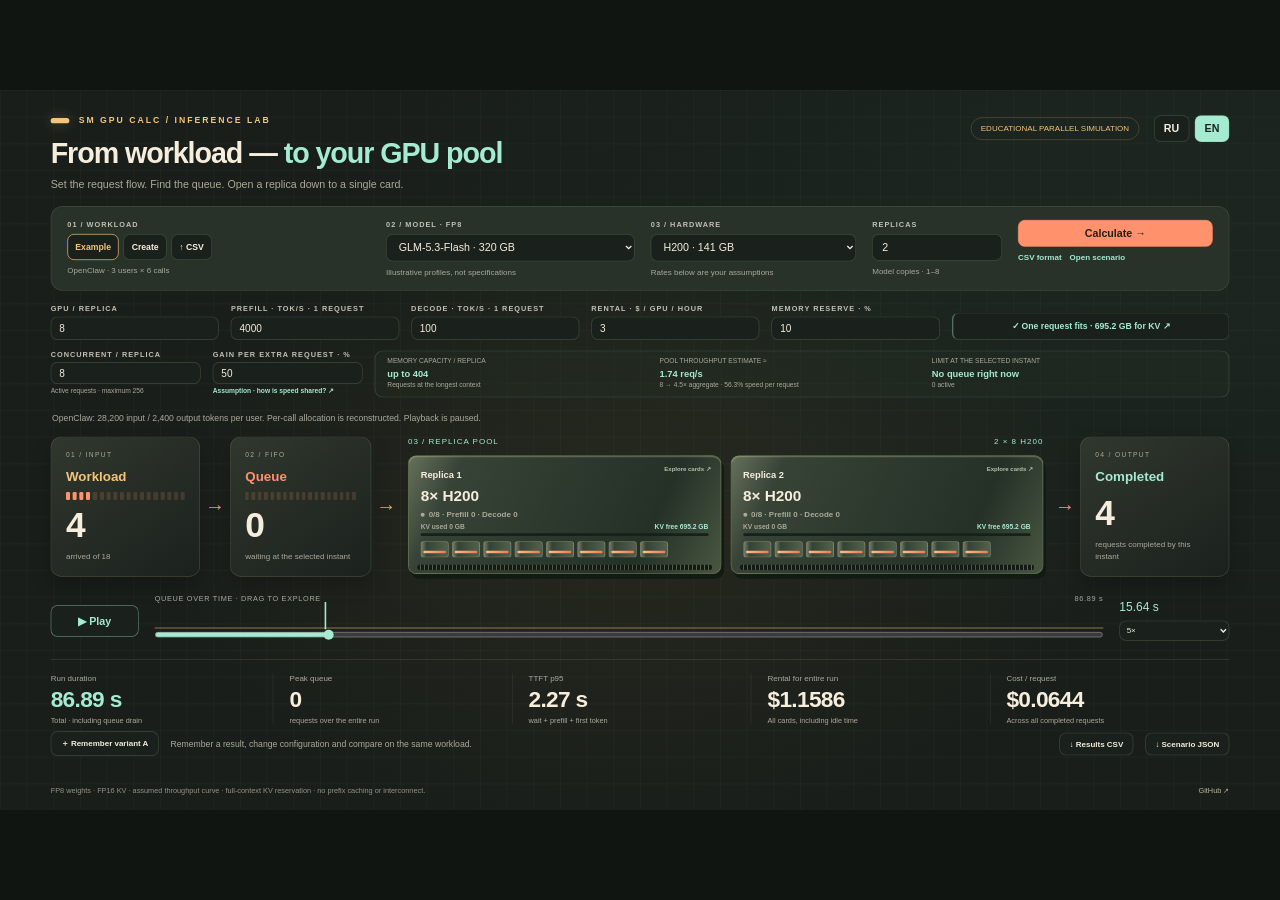
==== commit 5c00d7e0: "Use live OpenClaw token totals in the trip demo" ====
--- a/distr/index.html
+++ b/distr/index.html
@@ -43,12 +43,12 @@
 <dialog class="modal" id="parallel-dialog" aria-labelledby="parallel-title"><h2 id="parallel-title" data-i18n="concurrencyLabel"></h2><p data-i18n="parallelExplanation"></p><p data-i18n="parallelExample"></p><p data-i18n="rateHelp"></p><div class="buttons"><button data-close="parallel-dialog" data-i18n="back"></button></div></dialog>
 <dialog class="modal" id="manual-dialog" aria-labelledby="manual-title"><h2 id="manual-title" data-i18n="manualTitle"></h2><p data-i18n="manualHint"></p><div class="form-grid"><div class="control"><label for="request-count" data-i18n="count"></label><input id="request-count" type="number" min="1" max="10000" value="24"></div><div class="control"><label for="rps">RPS</label><input id="rps" type="number" min="0.001" max="10000" step="any" value="5"></div><div class="control"><label for="input-tokens" data-i18n="inputTokens"></label><input id="input-tokens" type="number" min="0" max="1000000000" value="1000"></div><div class="control"><label for="output-tokens" data-i18n="outputTokens"></label><input id="output-tokens" type="number" min="1" max="1000000000" value="100"></div></div><p class="error" id="manual-error"></p><div class="buttons"><button data-close="manual-dialog" data-i18n="cancel"></button><button class="run" id="apply-manual" data-i18n="apply"></button></div></dialog>
 <dialog class="modal" id="help-dialog" aria-labelledby="help-title"><h2 id="help-title" data-i18n="csvTitle"></h2><p data-i18n="csvHint"></p><code>request_id,arrival_ms,input_tokens,output_tokens<br>r1,0,1000,100<br>r2,200,500,80</code><p data-i18n="csvLimits"></p><div class="buttons"><button id="sample" data-i18n="sample"></button><button data-close="help-dialog" data-i18n="back"></button></div></dialog>
-</main><script src="sim-core.js?v=6878be3aaa40f21e"></script><script src="scenario-core.js?v=4452a7d2d1e5b0d9"></script><script>
+</main><script src="sim-core.js?v=6878be3aaa40f21e"></script><script src="scenario-core.js?v=4fafed365ed30a5b"></script><script>
 'use strict';
 const $=id=>document.getElementById(id), S=ScenarioCore;
 const COPY={
-ru:{headline:'От нагрузки — <span>к своему GPU-пулу</span>',subtitle:'Задайте поток запросов. Найдите очередь. Раскройте реплику до отдельной карты.',mode:'УЧЕБНАЯ FIFO-СИМУЛЯЦИЯ',workload:'01 / НАГРУЗКА',demo:'Пример',manual:'Задать',model:'02 / МОДЕЛЬ · FP8',modelHint:'Сценарные параметры, не спецификации',gpu:'03 / ОБОРУДОВАНИЕ',gpuHint:'Скорости ниже — ваши допущения',replicas:'РЕПЛИКИ',replicaHint:'Копии модели · 1–8',run:'Рассчитать →',format:'Формат CSV',open:'Открыть сценарий',cards:'GPU / РЕПЛИКА',prefillRate:'PREFILL · ТОК/С / РЕПЛИКА',decodeRate:'DECODE · ТОК/С / РЕПЛИКА',price:'АРЕНДА · $ / GPU / ЧАС',reserve:'РЕЗЕРВ ПАМЯТИ · %',load:'Нагрузка',queue:'Очередь',queueNow:'ожидают в выбранный момент',pool:'03 / ПУЛ РЕПЛИК',completed:'Готово',completedNow:'запросов завершено к этому моменту',timeline:'ОЧЕРЕДЬ ВО ВРЕМЕНИ · ПОТЯНИТЕ ПОЛЗУНОК',duration:'Длительность прогона',fullRun:'Итог · включая обработку хвоста',peak:'Пиковая очередь',requests:'запросов за весь прогон',ttftHint:'ожидание + prefill + первый токен',totalCost:'Аренда за весь прогон',rental:'Все карты, включая простой',costPer:'Стоимость / запрос',completedOnly:'По всем завершённым запросам',pin:'＋ Запомнить вариант A',export:'↓ Результаты CSV',save:'↓ Сценарий JSON',limits:'FP8-веса · FP16 KV · равномерные шарды · 1 запрос на реплику · без batching и interconnect. Память и скорости — оценка, не бенчмарк.',inside:'ВНУТРИ РЕПЛИКИ / ПАМЯТЬ',back:'← Назад',manualTitle:'Задать нагрузку',manualHint:'Равномерный внешний поток. Один ряд — один запрос. Это синтетический сценарий, без зависимостей между вызовами.',count:'ЧИСЛО ЗАПРОСОВ',inputTokens:'ВХОДНЫЕ ТОКЕНЫ',outputTokens:'ВЫХОДНЫЕ ТОКЕНЫ',cancel:'Отмена',apply:'Применить →',csvTitle:'Нагрузка из CSV',csvHint:'Одна строка — один вызов модели. arrival_ms — поступление в миллисекундах от начала сценария. Файл обрабатывается только в браузере.',csvLimits:'1–10 000 запросов, до 2 МБ. Уникальные ID, целые числа ≥ 0, выход ≥ 1. Разделитель — запятая; кавычки не поддерживаются. Метаданные сохраняются, но depends_on и model_profile_id не меняют исполнение: один профиль, заданный внешний поток.',sample:'↓ Скачать пример',play:'▶ Смотреть',pause:'Ⅱ Пауза',idle:'Ожидание',prefill:'Prefill · вход',decode:'Decode · ответ',replica:'Реплика',openRack:'Раскрыть карты ↗',ready:'Расчёт готов. Схема показывает выбранный момент; итоговые метрики ниже — весь прогон.',pending:'Параметры изменены. Нажмите «Рассчитать». Скорости заданы на реплику и не масштабируются автоматически с числом карт.',invalid:'Ошибка импорта: проверьте формат, значения и версию сценария. Предыдущий вход сохранён; повторите выбор файла.',configError:'Проверьте настройки: 1–8 реплик, 1–16 карт, положительные скорости, цена ≥ 0, резерв 0–50%.',noFit:'Размещение невозможно: веса, резерв и KV одного запроса должны помещаться; контекст — в лимите модели.',loading:'Чтение файла…',fits:'Память проходит проверку',free:'свободно',memory:'Память',weights:'Веса FP8',kv:'KV одного запроса',reserved:'Резерв среды',available:'Свободно',shard:'Шард',gb:'ГБ',sec:'с',from:'из',arrived:'поступило',synthetic:'Пример · путешествие Мск→НН · 21 запрос',manualName:'Ручная нагрузка · синтетика',compareHint:'Запомните результат, измените конфигурацию и сравните на той же нагрузке.',baseline:'Вариант A',current:'Сейчас',compareWait:'Вариант A сохранён. Рассчитайте новую конфигурацию.',demoStatus:'Показан расчёт примера. Воспроизведение на паузе.',rackExplanation:'Одна модель разделена между картами. Каждый блок — часть общих весов, а не отдельная копия. KV оценён по полному input + output выбранного запроса; при prefill это резерв, а не измерение реально занятой памяти.',rackIdle:'Нет активного запроса. Показан запас под самый длинный запрос нагрузки.',rackBound:'Проверка до запуска: самый длинный запрос + веса + резерв. Она не учитывает неравномерное шардирование и реальные накладные расходы.',saved:'Сценарий содержит вход, настройки и версии для повторного запуска.',sampleSize:'запросов',errorManual:'Введите целые количества токенов и запросов; RPS должен быть от 0,001 до 10 000.',newInput:'Новая нагрузка · вариант A сброшен.',timeLabel:'Время симуляции',speedLabel:'Скорость воспроизведения'},
-en:{headline:'From workload — <span>to your GPU pool</span>',subtitle:'Set the request flow. Find the queue. Open a replica down to a single card.',mode:'EDUCATIONAL FIFO SIMULATION',workload:'01 / WORKLOAD',demo:'Example',manual:'Create',model:'02 / MODEL · FP8',modelHint:'Illustrative profiles, not specifications',gpu:'03 / HARDWARE',gpuHint:'Rates below are your assumptions',replicas:'REPLICAS',replicaHint:'Model copies · 1–8',run:'Calculate →',format:'CSV format',open:'Open scenario',cards:'GPU / REPLICA',prefillRate:'PREFILL · TOK/S / REPLICA',decodeRate:'DECODE · TOK/S / REPLICA',price:'RENTAL · $ / GPU / HOUR',reserve:'MEMORY RESERVE · %',load:'Workload',queue:'Queue',queueNow:'waiting at the selected instant',pool:'03 / REPLICA POOL',completed:'Completed',completedNow:'requests completed by this instant',timeline:'QUEUE OVER TIME · DRAG TO EXPLORE',duration:'Run duration',fullRun:'Total · including queue drain',peak:'Peak queue',requests:'requests over the entire run',ttftHint:'wait + prefill + first token',totalCost:'Rental for entire run',rental:'All cards, including idle time',costPer:'Cost / request',completedOnly:'Across all completed requests',pin:'＋ Remember variant A',export:'↓ Results CSV',save:'↓ Scenario JSON',limits:'FP8 weights · FP16 KV · equal shards · 1 request per replica · no batching or interconnect. Memory and rates are estimates, not benchmarks.',inside:'INSIDE A REPLICA / MEMORY',back:'← Back',manualTitle:'Create a workload',manualHint:'An evenly spaced open-loop flow. One row is one request. Synthetic input; no dependencies between calls.',count:'REQUEST COUNT',inputTokens:'INPUT TOKENS',outputTokens:'OUTPUT TOKENS',cancel:'Cancel',apply:'Apply →',csvTitle:'Workload from CSV',csvHint:'One row per model call. arrival_ms is arrival in milliseconds from the scenario origin. Files are processed only in your browser.',csvLimits:'1–10,000 requests, up to 2 MB. Unique IDs, integers ≥ 0, output ≥ 1. Comma-separated; quoted fields are not supported. Metadata is preserved but depends_on and model_profile_id do not affect execution: one profile, fixed external arrivals.',sample:'↓ Download example',play:'▶ Play',pause:'Ⅱ Pause',idle:'Idle',prefill:'Prefill · input',decode:'Decode · output',replica:'Replica',openRack:'Explore cards ↗',ready:'Run calculated. The diagram shows the selected instant; metrics below cover the full run.',pending:'Settings changed. Click Calculate. Rates are per replica and do not scale automatically with card count.',invalid:'Import error: check format, values and scenario version. Previous input retained; select the file again.',configError:'Check settings: 1–8 replicas, 1–16 cards, positive rates, price ≥ 0, reserve 0–50%.',noFit:'Placement impossible: weights, reserve and one request’s KV must fit; context must be within the model limit.',loading:'Reading file…',fits:'Memory check passed',free:'free',memory:'Memory',weights:'FP8 weights',kv:'One request’s KV',reserved:'Runtime reserve',available:'Available',shard:'Shard',gb:'GB',sec:'s',from:'of',arrived:'arrived',synthetic:'Example · Moscow→Nizhny trip · 21 requests',manualName:'Manual workload · synthetic',compareHint:'Remember a result, change configuration and compare on the same workload.',baseline:'Variant A',current:'Current',compareWait:'Variant A saved. Calculate another configuration.',demoStatus:'Example calculated. Playback is paused.',rackExplanation:'One model is sharded across the cards. Each block holds part of the weights, not a separate copy. KV uses the full input + output of the selected request; during prefill it represents reservation, not measured memory use.',rackIdle:'No active request. Showing capacity reserved for the longest request.',rackBound:'Preflight: longest request + weights + reserve. Uneven sharding and actual runtime overheads are not modeled.',saved:'Scenario includes workload, settings and versions for replay.',sampleSize:'requests',errorManual:'Use integer request/token counts; RPS must be between 0.001 and 10,000.',newInput:'New workload · variant A reset.',timeLabel:'Simulation time',speedLabel:'Playback speed'}
+ru:{headline:'От нагрузки — <span>к своему GPU-пулу</span>',subtitle:'Задайте поток запросов. Найдите очередь. Раскройте реплику до отдельной карты.',mode:'УЧЕБНАЯ FIFO-СИМУЛЯЦИЯ',workload:'01 / НАГРУЗКА',demo:'Пример',manual:'Задать',model:'02 / МОДЕЛЬ · FP8',modelHint:'Сценарные параметры, не спецификации',gpu:'03 / ОБОРУДОВАНИЕ',gpuHint:'Скорости ниже — ваши допущения',replicas:'РЕПЛИКИ',replicaHint:'Копии модели · 1–8',run:'Рассчитать →',format:'Формат CSV',open:'Открыть сценарий',cards:'GPU / РЕПЛИКА',prefillRate:'PREFILL · ТОК/С / РЕПЛИКА',decodeRate:'DECODE · ТОК/С / РЕПЛИКА',price:'АРЕНДА · $ / GPU / ЧАС',reserve:'РЕЗЕРВ ПАМЯТИ · %',load:'Нагрузка',queue:'Очередь',queueNow:'ожидают в выбранный момент',pool:'03 / ПУЛ РЕПЛИК',completed:'Готово',completedNow:'запросов завершено к этому моменту',timeline:'ОЧЕРЕДЬ ВО ВРЕМЕНИ · ПОТЯНИТЕ ПОЛЗУНОК',duration:'Длительность прогона',fullRun:'Итог · включая обработку хвоста',peak:'Пиковая очередь',requests:'запросов за весь прогон',ttftHint:'ожидание + prefill + первый токен',totalCost:'Аренда за весь прогон',rental:'Все карты, включая простой',costPer:'Стоимость / запрос',completedOnly:'По всем завершённым запросам',pin:'＋ Запомнить вариант A',export:'↓ Результаты CSV',save:'↓ Сценарий JSON',limits:'FP8-веса · FP16 KV · равномерные шарды · 1 запрос на реплику · без batching и interconnect. Память и скорости — оценка, не бенчмарк.',inside:'ВНУТРИ РЕПЛИКИ / ПАМЯТЬ',back:'← Назад',manualTitle:'Задать нагрузку',manualHint:'Равномерный внешний поток. Один ряд — один запрос. Это синтетический сценарий, без зависимостей между вызовами.',count:'ЧИСЛО ЗАПРОСОВ',inputTokens:'ВХОДНЫЕ ТОКЕНЫ',outputTokens:'ВЫХОДНЫЕ ТОКЕНЫ',cancel:'Отмена',apply:'Применить →',csvTitle:'Нагрузка из CSV',csvHint:'Одна строка — один вызов модели. arrival_ms — поступление в миллисекундах от начала сценария. Файл обрабатывается только в браузере.',csvLimits:'1–10 000 запросов, до 2 МБ. Уникальные ID, целые числа ≥ 0, выход ≥ 1. Разделитель — запятая; кавычки не поддерживаются. Метаданные сохраняются, но depends_on и model_profile_id не меняют исполнение: один профиль, заданный внешний поток.',sample:'↓ Скачать пример',play:'▶ Смотреть',pause:'Ⅱ Пауза',idle:'Ожидание',prefill:'Prefill · вход',decode:'Decode · ответ',replica:'Реплика',openRack:'Раскрыть карты ↗',ready:'Расчёт готов. Схема показывает выбранный момент; итоговые метрики ниже — весь прогон.',pending:'Параметры изменены. Нажмите «Рассчитать». Скорости заданы на реплику и не масштабируются автоматически с числом карт.',invalid:'Ошибка импорта: проверьте формат, значения и версию сценария. Предыдущий вход сохранён; повторите выбор файла.',configError:'Проверьте настройки: 1–8 реплик, 1–16 карт, положительные скорости, цена ≥ 0, резерв 0–50%.',noFit:'Размещение невозможно: веса, резерв и KV одного запроса должны помещаться; контекст — в лимите модели.',loading:'Чтение файла…',fits:'Память проходит проверку',free:'свободно',memory:'Память',weights:'Веса FP8',kv:'KV одного запроса',reserved:'Резерв среды',available:'Свободно',shard:'Шард',gb:'ГБ',sec:'с',from:'из',arrived:'поступило',demoName:'OpenClaw · 3 пользователя × 6 вызовов',demoDetails:'Москва → Нижний Новгород: повтор живого прогона. Пользователи стартуют через 5 с; интервалы вызовов сохранены. Токены по вызовам реконструированы по реальному итогу. Расписание фиксировано: зависимости операций пока не исполняются.',manualName:'Ручная нагрузка · синтетика',compareHint:'Запомните результат, измените конфигурацию и сравните на той же нагрузке.',baseline:'Вариант A',current:'Сейчас',compareWait:'Вариант A сохранён. Рассчитайте новую конфигурацию.',demoStatus:'OpenClaw: на пользователя 28 200 входных / 2 400 выходных токенов. Разбивка по вызовам реконструирована. Воспроизведение на паузе.',rackExplanation:'Одна модель разделена между картами. Каждый блок — часть общих весов, а не отдельная копия. KV оценён по полному input + output выбранного запроса; при prefill это резерв, а не измерение реально занятой памяти.',rackIdle:'Нет активного запроса. Показан запас под самый длинный запрос нагрузки.',rackBound:'Проверка до запуска: самый длинный запрос + веса + резерв. Она не учитывает неравномерное шардирование и реальные накладные расходы.',saved:'Сценарий содержит вход, настройки и версии для повторного запуска.',sampleSize:'запросов',errorManual:'Введите целые количества токенов и запросов; RPS должен быть от 0,001 до 10 000.',newInput:'Новая нагрузка · вариант A сброшен.',timeLabel:'Время симуляции',speedLabel:'Скорость воспроизведения'},
+en:{headline:'From workload — <span>to your GPU pool</span>',subtitle:'Set the request flow. Find the queue. Open a replica down to a single card.',mode:'EDUCATIONAL FIFO SIMULATION',workload:'01 / WORKLOAD',demo:'Example',manual:'Create',model:'02 / MODEL · FP8',modelHint:'Illustrative profiles, not specifications',gpu:'03 / HARDWARE',gpuHint:'Rates below are your assumptions',replicas:'REPLICAS',replicaHint:'Model copies · 1–8',run:'Calculate →',format:'CSV format',open:'Open scenario',cards:'GPU / REPLICA',prefillRate:'PREFILL · TOK/S / REPLICA',decodeRate:'DECODE · TOK/S / REPLICA',price:'RENTAL · $ / GPU / HOUR',reserve:'MEMORY RESERVE · %',load:'Workload',queue:'Queue',queueNow:'waiting at the selected instant',pool:'03 / REPLICA POOL',completed:'Completed',completedNow:'requests completed by this instant',timeline:'QUEUE OVER TIME · DRAG TO EXPLORE',duration:'Run duration',fullRun:'Total · including queue drain',peak:'Peak queue',requests:'requests over the entire run',ttftHint:'wait + prefill + first token',totalCost:'Rental for entire run',rental:'All cards, including idle time',costPer:'Cost / request',completedOnly:'Across all completed requests',pin:'＋ Remember variant A',export:'↓ Results CSV',save:'↓ Scenario JSON',limits:'FP8 weights · FP16 KV · equal shards · 1 request per replica · no batching or interconnect. Memory and rates are estimates, not benchmarks.',inside:'INSIDE A REPLICA / MEMORY',back:'← Back',manualTitle:'Create a workload',manualHint:'An evenly spaced open-loop flow. One row is one request. Synthetic input; no dependencies between calls.',count:'REQUEST COUNT',inputTokens:'INPUT TOKENS',outputTokens:'OUTPUT TOKENS',cancel:'Cancel',apply:'Apply →',csvTitle:'Workload from CSV',csvHint:'One row per model call. arrival_ms is arrival in milliseconds from the scenario origin. Files are processed only in your browser.',csvLimits:'1–10,000 requests, up to 2 MB. Unique IDs, integers ≥ 0, output ≥ 1. Comma-separated; quoted fields are not supported. Metadata is preserved but depends_on and model_profile_id do not affect execution: one profile, fixed external arrivals.',sample:'↓ Download example',play:'▶ Play',pause:'Ⅱ Pause',idle:'Idle',prefill:'Prefill · input',decode:'Decode · output',replica:'Replica',openRack:'Explore cards ↗',ready:'Run calculated. The diagram shows the selected instant; metrics below cover the full run.',pending:'Settings changed. Click Calculate. Rates are per replica and do not scale automatically with card count.',invalid:'Import error: check format, values and scenario version. Previous input retained; select the file again.',configError:'Check settings: 1–8 replicas, 1–16 cards, positive rates, price ≥ 0, reserve 0–50%.',noFit:'Placement impossible: weights, reserve and one request’s KV must fit; context must be within the model limit.',loading:'Reading file…',fits:'Memory check passed',free:'free',memory:'Memory',weights:'FP8 weights',kv:'One request’s KV',reserved:'Runtime reserve',available:'Available',shard:'Shard',gb:'GB',sec:'s',from:'of',arrived:'arrived',demoName:'OpenClaw · 3 users × 6 calls',demoDetails:'Moscow → Nizhny Novgorod live-run replay. Users start 5 s apart; call intervals are preserved. Per-call tokens are reconstructed from measured totals. Fixed arrivals: operation dependencies are not executed.',manualName:'Manual workload · synthetic',compareHint:'Remember a result, change configuration and compare on the same workload.',baseline:'Variant A',current:'Current',compareWait:'Variant A saved. Calculate another configuration.',demoStatus:'OpenClaw: 28,200 input / 2,400 output tokens per user. Per-call allocation is reconstructed. Playback is paused.',rackExplanation:'One model is sharded across the cards. Each block holds part of the weights, not a separate copy. KV uses the full input + output of the selected request; during prefill it represents reservation, not measured memory use.',rackIdle:'No active request. Showing capacity reserved for the longest request.',rackBound:'Preflight: longest request + weights + reserve. Uneven sharding and actual runtime overheads are not modeled.',saved:'Scenario includes workload, settings and versions for replay.',sampleSize:'requests',errorManual:'Use integer request/token counts; RPS must be between 0.001 and 10,000.',newInput:'New workload · variant A reset.',timeLabel:'Simulation time',speedLabel:'Playback speed'}
 };
 Object.assign(COPY.ru,{concurrencyLabel:'ОДНОВРЕМЕННО / РЕПЛИКА',concurrencyHint:'Активных запросов · максимум 256',batchGainLabel:'ПРИРОСТ НА ДОП. ЗАПРОС · %',batchGainHint:'Допущение · как делится скорость? ↗',parallelExplanation:'При нескольких активных запросах реплика делит между ними скорость и резервирует KV для каждого. Память ограничивает допуск: если следующий запрос не помещается, он ждёт. Ожидающие запросы KV не занимают.',parallelExample:'Прирост 0%: общая скорость не растёт, запросы делят её поровну. Прирост 50% и 8 активных: суммарная скорость 4,5×, каждый получает 56% одиночной скорости. 100% — идеальное линейное ускорение. Значение 50% — иллюстрация, замените его замерами. Модель не определяет физическое узкое место GPU.',memoryCapacity:'ПО ПАМЯТИ / РЕПЛИКА',memoryCapacityHint:'Запросов с максимальным контекстом',throughputEstimate:'ПРОПУСКНАЯ СПОСОБНОСТЬ ПУЛА ≈',currentLimit:'ОГРАНИЧЕНИЕ В ВЫБРАННЫЙ МОМЕНТ',slotLimit:'Лимит параллельности',kvLimit:'Свободная KV-память',noQueue:'Очереди сейчас нет',notCalculated:'Нужен расчёт',activeRequests:'активных',slots:'запросов',rpsUnit:'запр/с',perRequest:'скорости на запрос',aggregate:'суммарно',kv:'KV активных запросов',fits:'Один запрос помещается',mode:'УЧЕБНАЯ СИМУЛЯЦИЯ · ПАРАЛЛЕЛЬНЫЕ ЗАПРОСЫ',prefillRate:'PREFILL · ТОК/С · 1 ЗАПРОС',decodeRate:'DECODE · ТОК/С · 1 ЗАПРОС',limits:'FP8-веса · FP16 KV · учебная кривая скорости · KV резервируется на полный запрос · без prefix caching и interconnect.',rackIdle:'Нет активных запросов · KV освобождён.',rackExplanation:'Веса разделены между картами. KV — сумма резервов всех активных запросов реплики (полный вход + ответ); резерв освобождается при завершении. Это оценка, не измерение аллокатора.',rackBound:'Лимит памяти оценён по самому длинному запросу. Планировщик допускает каждый запрос по его размеру; коротких может поместиться больше.',pending:'Параметры изменены. Нажмите «Рассчитать». Скорости заданы для одного запроса на реплике; прирост при параллельной работе — ваше допущение.',configError:'Проверьте настройки: 1–8 реплик, 1–16 карт, 1–256 запросов одновременно, прирост 0–100%, положительные скорости.',queueMemory:'Головной запрос не помещается рядом с активными.',queueSlots:'Все доступные места обработки заняты.',queueBusy:'Время обработки делят prefill и decode.',rateHelp:'Оценка при полной загрузке: реплики × G(n) / среднее время одиночного запроса. G(n)=1+(n−1)×прирост. Скорость каждого = одиночная × G(n)/n. n ограничен памятью для самого длинного запроса. Это учебная кривая, не бенчмарк.'});
 Object.assign(COPY.en,{concurrencyLabel:'CONCURRENT / REPLICA',concurrencyHint:'Active requests · maximum 256',batchGainLabel:'GAIN PER EXTRA REQUEST · %',batchGainHint:'Assumption · how is speed shared? ↗',parallelExplanation:'Active requests share replica throughput and each reserves KV memory. If the next request cannot fit, it waits. Queued requests consume no KV memory.',parallelExample:'0% gain: fixed aggregate throughput shared equally. 50% gain with 8 active requests: 4.5× aggregate, each receives 56% of solo speed. 100% assumes ideal linear scaling. The default 50% is illustrative; replace it with measurements. This model does not identify the physical GPU bottleneck.',memoryCapacity:'MEMORY CAPACITY / REPLICA',memoryCapacityHint:'Requests at the longest context',throughputEstimate:'POOL THROUGHPUT ESTIMATE ≈',currentLimit:'LIMIT AT THE SELECTED INSTANT',slotLimit:'Concurrency limit',kvLimit:'Available KV memory',noQueue:'No queue right now',notCalculated:'Calculate first',activeRequests:'active',slots:'requests',rpsUnit:'req/s',perRequest:'speed per request',aggregate:'aggregate',kv:'Active requests’ KV',fits:'One request fits',mode:'EDUCATIONAL PARALLEL SIMULATION',prefillRate:'PREFILL · TOK/S · 1 REQUEST',decodeRate:'DECODE · TOK/S · 1 REQUEST',limits:'FP8 weights · FP16 KV · assumed throughput curve · full-context KV reservation · no prefix caching or interconnect.',rackIdle:'No active requests · KV released.',rackExplanation:'Weights are sharded across cards. KV sums full input + output reservations for all active requests on this replica; released on completion. An estimate, not allocator measurements.',rackBound:'Memory capacity uses the longest request. Admission uses each request’s size; more short requests may fit.',pending:'Settings changed. Click Calculate. Rates describe a single request on a replica; parallel throughput gain is your assumption.',configError:'Check settings: 1–8 replicas, 1–16 cards, 1–256 concurrent requests, gain 0–100%, positive rates.',queueMemory:'The head request cannot fit alongside active requests.',queueSlots:'All available processing slots are occupied.',queueBusy:'Prefill and decode share processing capacity.',rateHelp:'Saturated estimate: replicas × G(n) / average solo service time. G(n)=1+(n−1)×gain. Each request gets solo rate × G(n)/n. n is capped by memory for the longest request. An educational curve, not a benchmark.'});
@@ -73,7 +73,8 @@
  const s=settings(),valid=S.validateSettings(s),snap=result?SimCore.snapshot(result,timeMs):null;let mem=null;try{mem=S.memory(workload,s)}catch{}
  $('status').textContent=t(status);$('status').className=['noFit','invalid','configError'].includes(status)?'error':'';
  $('run').disabled=loading;['export-csv','save','pin','play','time','speed','rack-play','rack-time','rack-speed'].forEach(id=>$(id).disabled=!result||loading);
- $('file-name').textContent=source==='demo'?t('synthetic'):source==='manual'?`${t('manualName')} · ${fmt(workload.length)}`:`${fileName} · ${fmt(workload.length)} ${t('sampleSize')}`;
+ $('file-name').textContent=source==='demo'?t('demoName'):source==='manual'?`${t('manualName')} · ${fmt(workload.length)}`:`${fileName} · ${fmt(workload.length)} ${t('sampleSize')}`;
+ $('file-name').title=source==='demo'?t('demoDetails'):'';
  $('demo').classList.toggle('active',source==='demo');$('manual').classList.toggle('active',source==='manual');$('choose-file').classList.toggle('active',source==='csv');
  $('memory-note').textContent=mem?`${mem.fits?'✓ '+t('fits'):'! '+t('memory')} · ${fmt(mem.kvCapacityGB,1)} ${t('gb')} ${lang==='ru'?'под KV':'for KV'} ↗`:t('configError');$('memory-note').classList.toggle('bad',!mem?.fits);$('memory-note').disabled=!valid;
  $('arrived').textContent=snap?fmt(snap.arrived):'—';$('load-caption').textContent=`${t('arrived')} ${t('from')} ${fmt(workload.length)}`;$('queue-now').textContent=snap?fmt(snap.queued):'—';$('done-now').textContent=snap?fmt(snap.completed):'—';dots('input-dots',snap?.arrived||0);dots('queue-dots',snap?.queued||0);
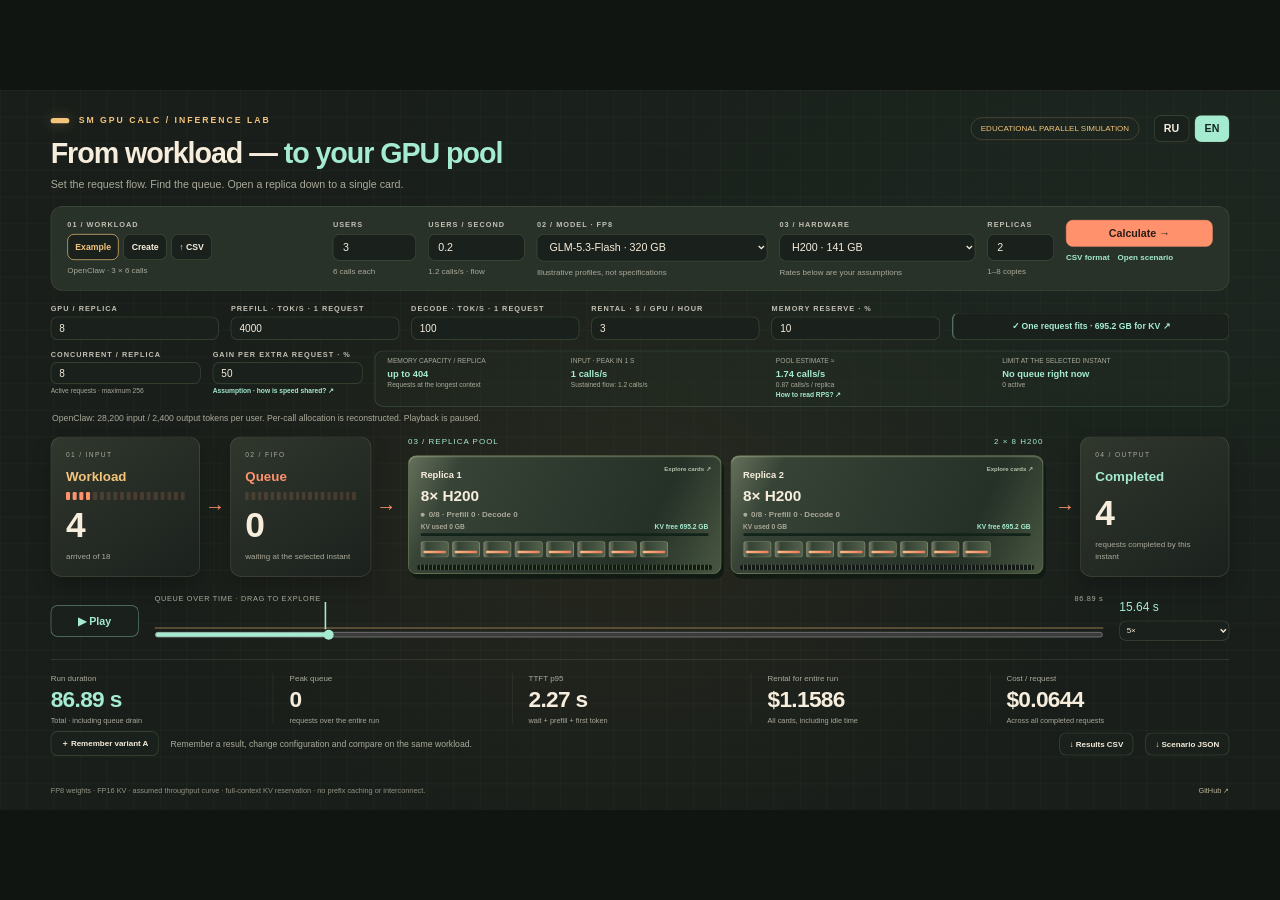
==== commit d42d3a2a: "Add user arrival controls and explain workload RPS" ====
--- a/distr/index.html
+++ b/distr/index.html
@@ -5,17 +5,19 @@
 :root{--cream:#f6eddc;--muted:#aaa99a;--coral:#ff926d;--mint:#a5ebd1;--amber:#f4c47b;--scale:1;color-scheme:dark}*{box-sizing:border-box}html,body{margin:0;width:100%;height:100%;overflow:hidden}body{background:#101512;color:var(--cream);font-family:Manrope,'Avenir Next',Arial,sans-serif}h1,h2,h3,p{margin:0}button,input,select{font:inherit}button,a,input,select{touch-action:manipulation}button,select,input{border:1px solid #8eaa7848;border-radius:10px;background:#1a211c;color:var(--cream);padding:10px 14px}button{cursor:pointer;font-weight:700}button:hover{border-color:var(--mint);background-color:#2b382e}button:disabled{opacity:.35;cursor:default}input[type=number],select{width:100%;min-width:0}input:focus-visible,select:focus-visible,button:focus-visible,a:focus-visible{outline:3px solid var(--mint);outline-offset:4px}a{color:var(--mint);text-decoration:none}small{color:var(--muted)}
 #stage{position:absolute;left:50%;top:50%;width:1920px;height:1080px;transform:translate(-50%,-50%) scale(var(--scale));overflow:hidden;background:radial-gradient(ellipse at 49% 60%,#b7914d16,transparent 52%),radial-gradient(ellipse at 90% 20%,#42896115,transparent 50%),#191e1a;isolation:isolate}#stage:before{content:'';position:absolute;inset:0;z-index:-1;background-image:linear-gradient(#b9c3ac08 1px,transparent 1px),linear-gradient(90deg,#b9c3ac08 1px,transparent 1px);background-size:40px 40px}
 header{position:absolute;left:76px;right:76px;top:38px}.eyebrow{font-size:13px;font-weight:800;letter-spacing:3px;color:var(--amber);display:flex;align-items:center;gap:14px}.eyebrow:before{content:'';width:28px;height:8px;border-radius:8px;background:var(--amber);box-shadow:0 0 20px #f4c47b55}h1{font:700 43px/1.3 Manrope,'Avenir Next',sans-serif;letter-spacing:-1.6px;margin-top:14px}h1 span{color:var(--mint)}.subtitle{font-size:16px;color:var(--muted);margin-top:10px}.topnav{position:absolute;right:0;top:0;display:flex;gap:8px;align-items:center}.topnav .active{color:#17251e;background:var(--mint)}.badge{color:var(--amber);font-size:12px;border:1px solid #f4c47b44;border-radius:30px;padding:9px 14px;margin-right:14px}
-.controls{position:absolute;top:174px;left:76px;right:76px;padding:20px 24px;border:1px solid #8eaa7838;background:#293229;border-radius:18px;display:grid;grid-template-columns:1.4fr 1.15fr .95fr .6fr .9fr;gap:24px}.control{min-width:0;display:flex;flex-direction:column;gap:9px}.control label,.small-label{font-size:11px;letter-spacing:1.5px;font-weight:800;color:#c2bfb3}.control small{font-size:12px;white-space:nowrap;overflow:hidden;text-overflow:ellipsis}.source-actions{display:flex;gap:7px}.source-actions button{font-size:13px;padding:11px}.source-actions .active{border-color:var(--amber);color:var(--amber)}.run{background:var(--coral);color:#281c15;border-color:var(--coral)}.run:hover{background:#ffae91}.under-actions{display:flex;gap:12px}.textbutton{font-size:12px;padding:0;border:0;background:none;color:var(--mint);text-align:left}.controls.dragging{outline:3px dashed var(--mint)}
+.controls{position:absolute;top:174px;left:76px;right:76px;padding:20px 24px;border:1px solid #8eaa7838;background:#293229;border-radius:18px;display:grid;grid-template-columns:minmax(260px,1.1fr) 125px 145px minmax(210px,1fr) minmax(165px,.85fr) 100px 220px;gap:18px}.control{min-width:0;display:flex;flex-direction:column;gap:9px}.control label,.small-label{font-size:11px;letter-spacing:1.5px;font-weight:800;color:#c2bfb3}.control input:disabled{opacity:.4}.control small{font-size:12px;white-space:nowrap;overflow:hidden;text-overflow:ellipsis}.source-actions{display:flex;gap:7px}.source-actions button{font-size:13px;padding:11px}.source-actions .active{border-color:var(--amber);color:var(--amber)}.run{background:var(--coral);color:#281c15;border-color:var(--coral)}.run:hover{background:#ffae91}.under-actions{display:flex;gap:12px}.textbutton{font-size:12px;padding:0;border:0;background:none;color:var(--mint);text-align:left}.controls.dragging{outline:3px dashed var(--mint)}
 .assumptions{position:absolute;left:76px;right:76px;top:322px;display:grid;grid-template-columns:1fr 1fr 1fr 1fr 1fr 1.65fr;gap:18px;align-items:end}.assumptions .control{gap:6px}.assumptions input{font-size:15px;padding:8px 12px}.memory-note{font-size:13px;line-height:1.5;color:var(--mint);padding:10px 14px;border-left:2px solid #a5ebd166}.memory-note.bad{color:var(--coral);border-color:var(--coral)}#status{position:absolute;left:78px;top:484px;right:78px;font-size:13px;color:var(--muted);overflow:hidden;white-space:nowrap;text-overflow:ellipsis}#status.error{color:var(--coral)}
 .flow{position:absolute;left:76px;right:76px;top:520px;height:210px;display:grid;grid-template-columns:224px 45px 212px 45px 1fr 45px 224px;align-items:stretch}.flow-side{padding:20px 22px;border:1px solid #c5b49330;border-radius:16px;background:linear-gradient(145deg,#30372d,#1b211d);display:flex;flex-direction:column;position:relative;overflow:hidden;box-shadow:0 14px 30px #0003}.step{font-size:10px;letter-spacing:2px;color:var(--muted);margin-bottom:16px}.flow-side h2{font-size:20px}.in h2{color:var(--amber)}.queue h2{color:var(--coral)}.out h2{color:var(--mint)}.val{font-size:53px;font-weight:700;letter-spacing:-2px;margin-top:auto;line-height:1.15}.flow-side small{font-size:12px;line-height:1.5;margin-top:8px}.arrow{align-self:center;text-align:center;font-size:30px;color:var(--coral)}.dots{display:flex;gap:4px;height:12px;flex-shrink:0;margin-top:12px}.dots i{width:7px;background:var(--coral);border-radius:2px;opacity:.16}.dots i.on{opacity:1}.replica-section{padding:0 10px;min-width:0}.replica-heading{display:flex;justify-content:space-between;font-size:12px;letter-spacing:1.5px;color:var(--mint);margin-bottom:14px}.replicas{height:178px;display:grid;grid-template-columns:repeat(2,minmax(0,1fr));gap:14px}.replicas.single{grid-template-columns:1fr}.replicas.dense{grid-template-columns:repeat(4,minmax(0,1fr));gap:9px}.replica{position:relative;text-align:left;padding:16px 18px 20px;border:1px solid #9fae7d65;border-radius:13px;background:linear-gradient(115deg,#66715b,#374336 15%,#253027 75%,#485741);box-shadow:inset 0 2px #d5e5ba44,4px 7px 0 #111a13;overflow:hidden}.replica:after{content:'';position:absolute;bottom:5px;left:13px;right:13px;height:8px;background:repeating-linear-gradient(90deg,#131a16 0 4px,#69785988 4px 6px);border-radius:3px}.replica h3{font-size:14px}.replica .rack-type{font-size:23px;font-weight:800;margin-top:10px}.replica .phase{font-size:12px;margin-top:8px;color:var(--mint);display:flex;gap:6px;align-items:center}.phase:before{content:'';width:6px;height:6px;background:currentColor;border-radius:50%}.replica.prefill .phase{color:var(--amber)}.replica.idle .phase{color:var(--muted)}.mini-gpus{display:flex;gap:5px;margin-top:9px;height:32px}.mini-gpus i{flex:1;max-width:42px;border-radius:4px;background:linear-gradient(90deg,#797d69,#344333 20%,#53614c);border:1px solid #9ba78577;position:relative}.mini-gpus i:before{content:"";position:absolute;left:3px;right:3px;bottom:calc(5px + var(--weight-height,12px));height:var(--kv-height,0px);background:var(--mint)}.mini-gpus i:after{content:'';position:absolute;left:3px;right:3px;bottom:5px;height:var(--weight-height,12px);border-radius:2px;background:linear-gradient(140deg,#ffc18a,#e97655)}.replica .rack-hint{position:absolute;right:14px;top:15px;font-size:9px;color:#b4c1aa;margin:0}.replicas:is(.dense,.medium) .replica{padding:9px 10px 16px}.replicas:is(.dense,.medium) .rack-type{font-size:16px;margin-top:5px}.replicas:is(.dense,.medium) .mini-gpus,.replicas:is(.dense,.medium) .rack-hint{display:none}.replicas:is(.dense,.medium) .phase{font-size:10px;margin-top:5px}
 .timeline{position:absolute;left:76px;right:76px;top:752px;height:88px;display:grid;grid-template-columns:132px 1fr 165px;gap:24px;align-items:center}.play{height:47px;border-color:#a5ebd177;color:var(--mint)}.timeline-track{position:relative;height:84px;padding-top:2px}.timeline-meta{display:flex;justify-content:space-between;font-size:11px;color:var(--muted);letter-spacing:1px}.timeline-track svg{width:100%;height:41px;display:block;overflow:visible}.timeline-track input{width:100%;height:16px;padding:0;margin:0;accent-color:var(--mint);border:0;background:none;display:block}.timeline-right{display:flex;flex-direction:column;gap:9px}.timeline-right select{font-size:12px;padding:6px}.timeline-right output{font-size:18px;color:var(--mint);font-variant-numeric:tabular-nums}.results{position:absolute;left:76px;right:76px;top:854px;display:grid;grid-template-columns:repeat(5,1fr);border-top:1px solid #c5b49330;padding-top:20px;gap:24px}.fact{border-right:1px solid #c5b49322;padding-right:20px}.fact:last-child{border:0}.fact h2{font-size:12px;font-weight:500;color:var(--muted)}.total{display:block;font-size:34px;font-weight:700;letter-spacing:-1px;margin-top:6px}.fact:first-child .total{color:var(--mint)}.fact small{display:block;font-size:11px;margin-top:5px}.compare{position:absolute;left:76px;right:76px;top:962px;display:flex;gap:18px;align-items:center;font-size:13px}.compare button{font-size:12px;padding:9px 14px}.compare p{color:var(--muted);flex:1}.compare strong{color:var(--cream)}.edition{position:absolute;left:76px;right:76px;bottom:22px;display:flex;justify-content:space-between;font-size:11px;color:#939381;gap:35px}.edition span{max-width:1250px}.edition a{color:#beb398}
 dialog{color:var(--cream);border:1px solid #9faa7755;border-radius:20px;background:radial-gradient(ellipse at 50% 50%,#50613d22,transparent 70%),#1b221c;padding:38px;max-width:none;max-height:none;box-shadow:0 30px 100px #000a}dialog::backdrop{background:#080e0be8}#rack-dialog{position:fixed;inset:auto;left:50%;top:50%;width:1844px;height:1004px;margin:0;transform:translate(-50%,-50%) scale(var(--scale))}.dialog-top{display:flex;justify-content:space-between;align-items:start;gap:30px}.dialog-top h2{font-size:33px;margin-top:10px;letter-spacing:-1px}.dialog-top p{color:var(--muted);font-size:15px;margin-top:12px}.dialog-top button{color:var(--mint)}.rack-sum{display:grid;grid-template-columns:repeat(4,1fr);gap:20px;margin-top:30px}.rack-sum article{padding:19px 22px;border:1px solid #9faa772a;border-radius:13px;background:#252e24}.rack-sum small{font-size:12px}.rack-sum strong{display:block;font-size:27px;margin-top:8px}.rack-sum article:nth-child(1) strong{color:var(--coral)}.rack-sum article:nth-child(2) strong{color:var(--mint)}.rack-sum article:nth-child(3) strong{color:var(--amber)}.rack-physical{position:relative;margin:32px 12px 0;padding:18px 0 35px}.rack-physical:after{content:'';position:absolute;bottom:0;left:-15px;right:-15px;height:18px;background:linear-gradient(#73806b,#3c4938 35%,#152015 40%,#3c4938);border-radius:5px;box-shadow:0 18px 24px #0007}.gpu-cards{display:grid;grid-template-columns:repeat(var(--cols,8),1fr);gap:19px}.gpu-card{border-radius:13px;padding:15px;background:linear-gradient(110deg,#717865,#3e493a 18%,#29382a 76%,#606d51);box-shadow:inset 0 2px #d8e2c050,5px 7px #111a12;min-width:0;position:relative}.gpu-card h3{font-size:18px}.gpu-card small{display:block;font-size:10px;margin-top:6px;color:#c2c6b4}.tank{position:relative;height:283px;margin-top:15px;border:1px solid #131e1499;border-radius:8px;background:#101910;display:flex;flex-direction:column;justify-content:end;overflow:hidden}.tank .free{flex:1;min-height:0;overflow:hidden;display:flex;flex-direction:column;align-items:center;justify-content:center;gap:4px;color:var(--mint);font-size:13px;background:repeating-linear-gradient(135deg,#a5ebd107 0 8px,#a5ebd111 8px 9px)}.tank .free small{font-size:11px;line-height:1.2;color:var(--mint)}.tank .free strong{font-size:13px;line-height:1.2;font-weight:600}.tank .free.compact{flex-direction:row;gap:5px}.tank .reserved{background:#78866b88;flex:none}.tank .kv{background:var(--mint);flex:none}.tank .weights{background:repeating-linear-gradient(0deg,#ffcf9318 0 1px,transparent 1px 5px),linear-gradient(135deg,#ffc18a,#ff996e 40%,#e97655);display:flex;flex-direction:column;align-items:center;justify-content:center;flex:none;color:#56321e;overflow:hidden}.weights b{font-size:12px;line-height:1.3}.weights strong{font-size:29px;line-height:1.1;margin:3px 0}.weights.compact{flex-direction:row;gap:4px}.weights.compact b:first-child{display:none}.weights.compact strong{font-size:18px;line-height:1;margin:0}.weights.micro>*{display:none}.gpu-card .fins{height:8px;margin-top:14px;background:repeating-linear-gradient(90deg,#10190f 0 3px,#7b846b 3px 5px)}.gpu-cards.dense .tank{height:115px}.gpu-cards.dense .gpu-card{padding:11px}.gpu-cards.dense{gap:15px}.rack-legend{display:flex;gap:35px;margin-top:23px;font-size:13px;color:var(--muted)}.rack-legend i{display:inline-block;width:11px;height:11px;border-radius:3px;margin-right:7px}.rack-foot{margin-top:22px;padding-top:20px;border-top:1px solid #c5b49330;color:var(--muted);font-size:14px;line-height:1.6}.rack-foot strong{color:var(--cream)}.rack-warning{color:var(--coral)!important}.modal{width:760px;position:fixed;left:50%;top:50%;margin:0;transform:translate(-50%,-50%) scale(var(--scale))}.modal h2{font-size:27px}.modal p{margin:15px 0;color:var(--muted);line-height:1.7;font-size:15px}.modal .form-grid{display:grid;grid-template-columns:1fr 1fr;gap:20px;margin:25px 0}.modal .buttons{display:flex;justify-content:end;gap:12px;margin-top:24px}.modal code{font-size:13px;color:var(--amber)}.modal .error{color:var(--coral)}.sr-only{position:absolute;width:1px;height:1px;overflow:hidden;clip-path:inset(50%)}@media(prefers-reduced-motion:reduce){*{animation:none!important;transition:none!important}}
-.parallel{position:absolute;left:76px;right:76px;top:391px;display:grid;grid-template-columns:225px 225px 1fr;gap:18px;align-items:start}.parallel .control{gap:5px}.parallel input{padding:7px 12px;font-size:15px}.parallel small{font-size:10px}.capacity{display:grid;grid-template-columns:1fr 1fr 1.1fr;gap:20px;padding:9px 18px;border:1px solid #a5ebd133;border-radius:12px;background:#24312655;min-height:70px}.capacity small{display:block;font-size:10px;margin-bottom:5px}.capacity strong{display:block;font-size:14px;color:var(--mint);font-weight:600}.capacity .detail{font-size:10px;color:var(--muted);margin-top:3px}.replica .kv-status{font-size:10px;color:var(--muted);margin-top:5px}.replicas:is(.dense,.medium) .kv-status{display:none}.replicas:is(.dense,.medium) .rack-type{font-size:13px;margin-top:2px}.replicas:is(.dense,.medium) .phase{font-size:9px;margin-top:2px}.replicas:is(.dense,.medium) .replica{padding:5px 9px 14px}.replicas:is(.dense,.medium) h3{font-size:12px}.tank .kv{display:flex;align-items:center;justify-content:center;color:#17392d;overflow:hidden;font-size:11px;white-space:nowrap}.parallel-help{cursor:help}.parallel .textbutton{font-size:10px;white-space:nowrap}
+.parallel{position:absolute;left:76px;right:76px;top:391px;display:grid;grid-template-columns:225px 225px 1fr;gap:18px;align-items:start}.parallel .control{gap:5px}.parallel input{padding:7px 12px;font-size:15px}.parallel small{font-size:10px}.capacity{display:grid;grid-template-columns:.8fr .9fr 1fr 1fr;gap:18px;padding:9px 18px;border:1px solid #a5ebd133;border-radius:12px;background:#24312655;min-height:70px}.capacity small{display:block;font-size:10px;margin-bottom:5px}.capacity strong{display:block;font-size:14px;color:var(--mint);font-weight:600}.capacity .detail{font-size:10px;color:var(--muted);margin-top:3px}.replica .kv-status{font-size:10px;color:var(--muted);margin-top:5px}.replicas:is(.dense,.medium) .kv-status{display:none}.replicas:is(.dense,.medium) .rack-type{font-size:13px;margin-top:2px}.replicas:is(.dense,.medium) .phase{font-size:9px;margin-top:2px}.replicas:is(.dense,.medium) .replica{padding:5px 9px 14px}.replicas:is(.dense,.medium) h3{font-size:12px}.tank .kv{display:flex;align-items:center;justify-content:center;color:#17392d;overflow:hidden;font-size:11px;white-space:nowrap}.parallel-help{cursor:help}.parallel .textbutton{font-size:10px;white-space:nowrap}
 .rack-tools{width:610px;display:flex;flex-direction:column;align-items:end;gap:14px}.rack-playback{width:100%;display:grid;grid-template-columns:110px 1fr 85px 70px;gap:14px;align-items:end}.rack-playback button{padding:9px;font-size:13px}.rack-playback label{display:block;font-size:10px;color:var(--muted);margin-bottom:8px}.rack-playback input{width:100%;padding:0;margin:0;accent-color:var(--mint)}.rack-playback output{font-size:14px;color:var(--mint);font-variant-numeric:tabular-nums;white-space:nowrap;padding-bottom:5px}.rack-playback select{font-size:12px;padding:7px}.replica .kv-status{display:flex;justify-content:space-between;gap:8px;font-size:10px;font-variant-numeric:tabular-nums}.replica .kv-free{color:var(--mint);font-weight:600}.kv-meter{display:block;width:100%;height:4px;border-radius:3px;margin-top:5px;background:#12231a;overflow:hidden}.kv-meter span{display:block;height:100%;background:var(--mint);width:0}.mini-gpus{height:24px;margin-top:8px}.replicas:is(.dense,.medium) .rack-type{display:none}.replicas:is(.dense,.medium) .kv-status{display:flex;font-size:9px;margin-top:4px}.replicas:is(.dense,.medium) .kv-used{display:none}.replicas:is(.dense,.medium) .kv-meter{height:3px;margin-top:4px}.replicas:is(.dense,.medium) .phase{margin-top:4px}
 </style></head><body><main id="stage">
 <header><p class="eyebrow">SM GPU CALC / INFERENCE LAB</p><h1 data-i18n="headline"></h1><p class="subtitle" data-i18n="subtitle"></p><nav class="topnav" aria-label="Language"><span class="badge" data-i18n="mode"></span><button id="lang-ru">RU</button><button id="lang-en">EN</button></nav></header>
 <section class="controls" id="drop-zone" aria-label="Scenario">
 <div class="control"><label data-i18n="workload"></label><div class="source-actions"><button id="demo" data-i18n="demo"></button><button id="manual" data-i18n="manual"></button><button id="choose-file">↑ CSV</button></div><small id="file-name"></small><input type="file" id="csv-file" accept=".csv,text/csv" hidden></div>
+<div class="control"><label for="users" data-i18n="usersLabel"></label><input id="users" type="number" min="1" max="1666" step="1" value="3"><small id="users-hint"></small></div>
+<div class="control"><label for="usersPerSecond" data-i18n="userRateLabel"></label><input id="usersPerSecond" type="number" min="0.01" max="1000" step="any" value="0.2"><small id="user-rate-hint"></small></div>
 <div class="control"><label for="model" data-i18n="model"></label><select id="model"><option value="glm53">GLM-5.3 · 750 GB</option><option value="flash" selected>GLM-5.3-Flash · 320 GB</option><option value="qwenflash">Qwen3.8-Flash-Next · 125 GB</option></select><small data-i18n="modelHint"></small></div>
 <div class="control"><label for="gpu" data-i18n="gpu"></label><select id="gpu"><option value="H200">H200 · 141 GB</option><option value="B200">B200 · 192 GB</option></select><small data-i18n="gpuHint"></small></div>
 <div class="control"><label for="replicas" data-i18n="replicas"></label><input id="replicas" type="number" min="1" max="8" step="1" value="2"><small data-i18n="replicaHint"></small></div>
@@ -28,7 +30,7 @@
 <div class="control"><label for="price" data-i18n="price"></label><input id="price" type="number" min="0" max="1000000" step="any" value="3"></div>
 <div class="control"><label for="reserve" data-i18n="reserve"></label><input id="reserve" type="number" min="0" max="50" step="any" value="10"></div>
 <button class="memory-note" id="memory-note"></button>
-</section><section class="parallel" aria-label="Parallel requests"><div class="control"><label for="concurrency" data-i18n="concurrencyLabel"></label><input id="concurrency" type="number" min="1" max="256" step="1" value="8"><small data-i18n="concurrencyHint"></small></div><div class="control"><label for="batchGain" data-i18n="batchGainLabel"></label><input id="batchGain" type="number" min="0" max="100" step="any" value="50"><button type="button" class="textbutton" id="parallel-help" data-i18n="batchGainHint"></button></div><div class="capacity"><div><small data-i18n="memoryCapacity"></small><strong id="memory-slots"></strong><p class="detail" data-i18n="memoryCapacityHint"></p></div><div class="parallel-help"><small data-i18n="throughputEstimate"></small><strong id="capacity-rate"></strong><p class="detail" id="sharing-note"></p></div><div><small data-i18n="currentLimit"></small><strong id="current-limit"></strong><p class="detail" id="limit-detail"></p></div></div></section><p id="status" role="status" aria-live="polite"></p>
+</section><section class="parallel" aria-label="Parallel requests"><div class="control"><label for="concurrency" data-i18n="concurrencyLabel"></label><input id="concurrency" type="number" min="1" max="256" step="1" value="8"><small data-i18n="concurrencyHint"></small></div><div class="control"><label for="batchGain" data-i18n="batchGainLabel"></label><input id="batchGain" type="number" min="0" max="100" step="any" value="50"><button type="button" class="textbutton" id="parallel-help" data-i18n="batchGainHint"></button></div><div class="capacity"><div><small data-i18n="memoryCapacity"></small><strong id="memory-slots"></strong><p class="detail" data-i18n="memoryCapacityHint"></p></div><div><small data-i18n="incomingPeak"></small><strong id="incoming-rate"></strong><p class="detail" id="incoming-detail"></p></div><div class="parallel-help"><small data-i18n="throughputEstimate"></small><strong id="capacity-rate"></strong><p class="detail" id="sharing-note"></p><button type="button" class="textbutton" id="rps-help" data-i18n="rpsHelp"></button></div><div><small data-i18n="currentLimit"></small><strong id="current-limit"></strong><p class="detail" id="limit-detail"></p></div></div></section><p id="status" role="status" aria-live="polite"></p>
 <section class="flow" aria-label="Request flow">
 <article class="flow-side in"><p class="step">01 / INPUT</p><h2 data-i18n="load"></h2><div class="dots" id="input-dots" aria-hidden="true"></div><p class="val" id="arrived">—</p><small id="load-caption"></small></article><span class="arrow" aria-hidden="true">→</span>
 <article class="flow-side queue"><p class="step">02 / FIFO</p><h2 data-i18n="queue"></h2><div class="dots" id="queue-dots" aria-hidden="true"></div><p class="val" id="queue-now">—</p><small data-i18n="queueNow"></small></article><span class="arrow" aria-hidden="true">→</span>
@@ -41,40 +43,49 @@
 <footer class="edition"><span data-i18n="limits"></span><a href="https://github.com/bzSega/sm-gpu-calc">GitHub ↗</a></footer>
 <dialog id="rack-dialog" aria-labelledby="rack-title"><div class="dialog-top"><div><span class="eyebrow" data-i18n="inside"></span><h2 id="rack-title"></h2><p id="rack-subtitle"></p></div><div class="rack-tools"><button id="close-rack" data-i18n="back"></button><div class="rack-playback"><button id="rack-play"></button><div><label for="rack-time" data-i18n="timeLabel"></label><input id="rack-time" type="range" min="0" max="1000" step="1" value="0"></div><output id="rack-time-label"></output><select id="rack-speed" aria-label="Playback speed"><option value="1">1×</option><option value="5" selected>5×</option><option value="20">20×</option><option value="100">100×</option></select></div></div></div><div class="rack-sum" id="rack-sum"></div><div class="rack-physical"><div class="gpu-cards" id="gpu-cards"></div></div><div class="rack-legend" id="rack-legend"></div><p class="rack-foot" id="rack-foot"></p></dialog>
 <dialog class="modal" id="parallel-dialog" aria-labelledby="parallel-title"><h2 id="parallel-title" data-i18n="concurrencyLabel"></h2><p data-i18n="parallelExplanation"></p><p data-i18n="parallelExample"></p><p data-i18n="rateHelp"></p><div class="buttons"><button data-close="parallel-dialog" data-i18n="back"></button></div></dialog>
+<dialog class="modal" id="rps-dialog" aria-labelledby="rps-title"><h2 id="rps-title" data-i18n="rpsTitle"></h2><p id="rps-demand"></p><p id="rps-capacity"></p><p id="rps-achieved"></p><p data-i18n="rpsExplanation"></p><p data-i18n="rpsHardware"></p><div class="buttons"><button data-close="rps-dialog" data-i18n="back"></button></div></dialog>
 <dialog class="modal" id="manual-dialog" aria-labelledby="manual-title"><h2 id="manual-title" data-i18n="manualTitle"></h2><p data-i18n="manualHint"></p><div class="form-grid"><div class="control"><label for="request-count" data-i18n="count"></label><input id="request-count" type="number" min="1" max="10000" value="24"></div><div class="control"><label for="rps">RPS</label><input id="rps" type="number" min="0.001" max="10000" step="any" value="5"></div><div class="control"><label for="input-tokens" data-i18n="inputTokens"></label><input id="input-tokens" type="number" min="0" max="1000000000" value="1000"></div><div class="control"><label for="output-tokens" data-i18n="outputTokens"></label><input id="output-tokens" type="number" min="1" max="1000000000" value="100"></div></div><p class="error" id="manual-error"></p><div class="buttons"><button data-close="manual-dialog" data-i18n="cancel"></button><button class="run" id="apply-manual" data-i18n="apply"></button></div></dialog>
 <dialog class="modal" id="help-dialog" aria-labelledby="help-title"><h2 id="help-title" data-i18n="csvTitle"></h2><p data-i18n="csvHint"></p><code>request_id,arrival_ms,input_tokens,output_tokens<br>r1,0,1000,100<br>r2,200,500,80</code><p data-i18n="csvLimits"></p><div class="buttons"><button id="sample" data-i18n="sample"></button><button data-close="help-dialog" data-i18n="back"></button></div></dialog>
-</main><script src="sim-core.js?v=6878be3aaa40f21e"></script><script src="scenario-core.js?v=4fafed365ed30a5b"></script><script>
+</main><script src="sim-core.js?v=6878be3aaa40f21e"></script><script src="scenario-core.js?v=d52326269c77e311"></script><script>
 'use strict';
 const $=id=>document.getElementById(id), S=ScenarioCore;
 const COPY={
-ru:{headline:'От нагрузки — <span>к своему GPU-пулу</span>',subtitle:'Задайте поток запросов. Найдите очередь. Раскройте реплику до отдельной карты.',mode:'УЧЕБНАЯ FIFO-СИМУЛЯЦИЯ',workload:'01 / НАГРУЗКА',demo:'Пример',manual:'Задать',model:'02 / МОДЕЛЬ · FP8',modelHint:'Сценарные параметры, не спецификации',gpu:'03 / ОБОРУДОВАНИЕ',gpuHint:'Скорости ниже — ваши допущения',replicas:'РЕПЛИКИ',replicaHint:'Копии модели · 1–8',run:'Рассчитать →',format:'Формат CSV',open:'Открыть сценарий',cards:'GPU / РЕПЛИКА',prefillRate:'PREFILL · ТОК/С / РЕПЛИКА',decodeRate:'DECODE · ТОК/С / РЕПЛИКА',price:'АРЕНДА · $ / GPU / ЧАС',reserve:'РЕЗЕРВ ПАМЯТИ · %',load:'Нагрузка',queue:'Очередь',queueNow:'ожидают в выбранный момент',pool:'03 / ПУЛ РЕПЛИК',completed:'Готово',completedNow:'запросов завершено к этому моменту',timeline:'ОЧЕРЕДЬ ВО ВРЕМЕНИ · ПОТЯНИТЕ ПОЛЗУНОК',duration:'Длительность прогона',fullRun:'Итог · включая обработку хвоста',peak:'Пиковая очередь',requests:'запросов за весь прогон',ttftHint:'ожидание + prefill + первый токен',totalCost:'Аренда за весь прогон',rental:'Все карты, включая простой',costPer:'Стоимость / запрос',completedOnly:'По всем завершённым запросам',pin:'＋ Запомнить вариант A',export:'↓ Результаты CSV',save:'↓ Сценарий JSON',limits:'FP8-веса · FP16 KV · равномерные шарды · 1 запрос на реплику · без batching и interconnect. Память и скорости — оценка, не бенчмарк.',inside:'ВНУТРИ РЕПЛИКИ / ПАМЯТЬ',back:'← Назад',manualTitle:'Задать нагрузку',manualHint:'Равномерный внешний поток. Один ряд — один запрос. Это синтетический сценарий, без зависимостей между вызовами.',count:'ЧИСЛО ЗАПРОСОВ',inputTokens:'ВХОДНЫЕ ТОКЕНЫ',outputTokens:'ВЫХОДНЫЕ ТОКЕНЫ',cancel:'Отмена',apply:'Применить →',csvTitle:'Нагрузка из CSV',csvHint:'Одна строка — один вызов модели. arrival_ms — поступление в миллисекундах от начала сценария. Файл обрабатывается только в браузере.',csvLimits:'1–10 000 запросов, до 2 МБ. Уникальные ID, целые числа ≥ 0, выход ≥ 1. Разделитель — запятая; кавычки не поддерживаются. Метаданные сохраняются, но depends_on и model_profile_id не меняют исполнение: один профиль, заданный внешний поток.',sample:'↓ Скачать пример',play:'▶ Смотреть',pause:'Ⅱ Пауза',idle:'Ожидание',prefill:'Prefill · вход',decode:'Decode · ответ',replica:'Реплика',openRack:'Раскрыть карты ↗',ready:'Расчёт готов. Схема показывает выбранный момент; итоговые метрики ниже — весь прогон.',pending:'Параметры изменены. Нажмите «Рассчитать». Скорости заданы на реплику и не масштабируются автоматически с числом карт.',invalid:'Ошибка импорта: проверьте формат, значения и версию сценария. Предыдущий вход сохранён; повторите выбор файла.',configError:'Проверьте настройки: 1–8 реплик, 1–16 карт, положительные скорости, цена ≥ 0, резерв 0–50%.',noFit:'Размещение невозможно: веса, резерв и KV одного запроса должны помещаться; контекст — в лимите модели.',loading:'Чтение файла…',fits:'Память проходит проверку',free:'свободно',memory:'Память',weights:'Веса FP8',kv:'KV одного запроса',reserved:'Резерв среды',available:'Свободно',shard:'Шард',gb:'ГБ',sec:'с',from:'из',arrived:'поступило',demoName:'OpenClaw · 3 пользователя × 6 вызовов',demoDetails:'Москва → Нижний Новгород: повтор живого прогона. Пользователи стартуют через 5 с; интервалы вызовов сохранены. Токены по вызовам реконструированы по реальному итогу. Расписание фиксировано: зависимости операций пока не исполняются.',manualName:'Ручная нагрузка · синтетика',compareHint:'Запомните результат, измените конфигурацию и сравните на той же нагрузке.',baseline:'Вариант A',current:'Сейчас',compareWait:'Вариант A сохранён. Рассчитайте новую конфигурацию.',demoStatus:'OpenClaw: на пользователя 28 200 входных / 2 400 выходных токенов. Разбивка по вызовам реконструирована. Воспроизведение на паузе.',rackExplanation:'Одна модель разделена между картами. Каждый блок — часть общих весов, а не отдельная копия. KV оценён по полному input + output выбранного запроса; при prefill это резерв, а не измерение реально занятой памяти.',rackIdle:'Нет активного запроса. Показан запас под самый длинный запрос нагрузки.',rackBound:'Проверка до запуска: самый длинный запрос + веса + резерв. Она не учитывает неравномерное шардирование и реальные накладные расходы.',saved:'Сценарий содержит вход, настройки и версии для повторного запуска.',sampleSize:'запросов',errorManual:'Введите целые количества токенов и запросов; RPS должен быть от 0,001 до 10 000.',newInput:'Новая нагрузка · вариант A сброшен.',timeLabel:'Время симуляции',speedLabel:'Скорость воспроизведения'},
-en:{headline:'From workload — <span>to your GPU pool</span>',subtitle:'Set the request flow. Find the queue. Open a replica down to a single card.',mode:'EDUCATIONAL FIFO SIMULATION',workload:'01 / WORKLOAD',demo:'Example',manual:'Create',model:'02 / MODEL · FP8',modelHint:'Illustrative profiles, not specifications',gpu:'03 / HARDWARE',gpuHint:'Rates below are your assumptions',replicas:'REPLICAS',replicaHint:'Model copies · 1–8',run:'Calculate →',format:'CSV format',open:'Open scenario',cards:'GPU / REPLICA',prefillRate:'PREFILL · TOK/S / REPLICA',decodeRate:'DECODE · TOK/S / REPLICA',price:'RENTAL · $ / GPU / HOUR',reserve:'MEMORY RESERVE · %',load:'Workload',queue:'Queue',queueNow:'waiting at the selected instant',pool:'03 / REPLICA POOL',completed:'Completed',completedNow:'requests completed by this instant',timeline:'QUEUE OVER TIME · DRAG TO EXPLORE',duration:'Run duration',fullRun:'Total · including queue drain',peak:'Peak queue',requests:'requests over the entire run',ttftHint:'wait + prefill + first token',totalCost:'Rental for entire run',rental:'All cards, including idle time',costPer:'Cost / request',completedOnly:'Across all completed requests',pin:'＋ Remember variant A',export:'↓ Results CSV',save:'↓ Scenario JSON',limits:'FP8 weights · FP16 KV · equal shards · 1 request per replica · no batching or interconnect. Memory and rates are estimates, not benchmarks.',inside:'INSIDE A REPLICA / MEMORY',back:'← Back',manualTitle:'Create a workload',manualHint:'An evenly spaced open-loop flow. One row is one request. Synthetic input; no dependencies between calls.',count:'REQUEST COUNT',inputTokens:'INPUT TOKENS',outputTokens:'OUTPUT TOKENS',cancel:'Cancel',apply:'Apply →',csvTitle:'Workload from CSV',csvHint:'One row per model call. arrival_ms is arrival in milliseconds from the scenario origin. Files are processed only in your browser.',csvLimits:'1–10,000 requests, up to 2 MB. Unique IDs, integers ≥ 0, output ≥ 1. Comma-separated; quoted fields are not supported. Metadata is preserved but depends_on and model_profile_id do not affect execution: one profile, fixed external arrivals.',sample:'↓ Download example',play:'▶ Play',pause:'Ⅱ Pause',idle:'Idle',prefill:'Prefill · input',decode:'Decode · output',replica:'Replica',openRack:'Explore cards ↗',ready:'Run calculated. The diagram shows the selected instant; metrics below cover the full run.',pending:'Settings changed. Click Calculate. Rates are per replica and do not scale automatically with card count.',invalid:'Import error: check format, values and scenario version. Previous input retained; select the file again.',configError:'Check settings: 1–8 replicas, 1–16 cards, positive rates, price ≥ 0, reserve 0–50%.',noFit:'Placement impossible: weights, reserve and one request’s KV must fit; context must be within the model limit.',loading:'Reading file…',fits:'Memory check passed',free:'free',memory:'Memory',weights:'FP8 weights',kv:'One request’s KV',reserved:'Runtime reserve',available:'Available',shard:'Shard',gb:'GB',sec:'s',from:'of',arrived:'arrived',demoName:'OpenClaw · 3 users × 6 calls',demoDetails:'Moscow → Nizhny Novgorod live-run replay. Users start 5 s apart; call intervals are preserved. Per-call tokens are reconstructed from measured totals. Fixed arrivals: operation dependencies are not executed.',manualName:'Manual workload · synthetic',compareHint:'Remember a result, change configuration and compare on the same workload.',baseline:'Variant A',current:'Current',compareWait:'Variant A saved. Calculate another configuration.',demoStatus:'OpenClaw: 28,200 input / 2,400 output tokens per user. Per-call allocation is reconstructed. Playback is paused.',rackExplanation:'One model is sharded across the cards. Each block holds part of the weights, not a separate copy. KV uses the full input + output of the selected request; during prefill it represents reservation, not measured memory use.',rackIdle:'No active request. Showing capacity reserved for the longest request.',rackBound:'Preflight: longest request + weights + reserve. Uneven sharding and actual runtime overheads are not modeled.',saved:'Scenario includes workload, settings and versions for replay.',sampleSize:'requests',errorManual:'Use integer request/token counts; RPS must be between 0.001 and 10,000.',newInput:'New workload · variant A reset.',timeLabel:'Simulation time',speedLabel:'Playback speed'}
+ru:{headline:'От нагрузки — <span>к своему GPU-пулу</span>',subtitle:'Задайте поток запросов. Найдите очередь. Раскройте реплику до отдельной карты.',mode:'УЧЕБНАЯ FIFO-СИМУЛЯЦИЯ',workload:'01 / НАГРУЗКА',demo:'Пример',manual:'Задать',model:'02 / МОДЕЛЬ · FP8',modelHint:'Сценарные параметры, не спецификации',gpu:'03 / ОБОРУДОВАНИЕ',gpuHint:'Скорости ниже — ваши допущения',replicas:'РЕПЛИКИ',replicaHint:'1–8 копий',run:'Рассчитать →',format:'Формат CSV',open:'Открыть сценарий',cards:'GPU / РЕПЛИКА',prefillRate:'PREFILL · ТОК/С / РЕПЛИКА',decodeRate:'DECODE · ТОК/С / РЕПЛИКА',price:'АРЕНДА · $ / GPU / ЧАС',reserve:'РЕЗЕРВ ПАМЯТИ · %',load:'Нагрузка',queue:'Очередь',queueNow:'ожидают в выбранный момент',pool:'03 / ПУЛ РЕПЛИК',completed:'Готово',completedNow:'запросов завершено к этому моменту',timeline:'ОЧЕРЕДЬ ВО ВРЕМЕНИ · ПОТЯНИТЕ ПОЛЗУНОК',duration:'Длительность прогона',fullRun:'Итог · включая обработку хвоста',peak:'Пиковая очередь',requests:'запросов за весь прогон',ttftHint:'ожидание + prefill + первый токен',totalCost:'Аренда за весь прогон',rental:'Все карты, включая простой',costPer:'Стоимость / запрос',completedOnly:'По всем завершённым запросам',pin:'＋ Запомнить вариант A',export:'↓ Результаты CSV',save:'↓ Сценарий JSON',limits:'FP8-веса · FP16 KV · равномерные шарды · 1 запрос на реплику · без batching и interconnect. Память и скорости — оценка, не бенчмарк.',inside:'ВНУТРИ РЕПЛИКИ / ПАМЯТЬ',back:'← Назад',manualTitle:'Задать нагрузку',manualHint:'Равномерный внешний поток. Один ряд — один запрос. Это синтетический сценарий, без зависимостей между вызовами.',count:'ЧИСЛО ЗАПРОСОВ',inputTokens:'ВХОДНЫЕ ТОКЕНЫ',outputTokens:'ВЫХОДНЫЕ ТОКЕНЫ',cancel:'Отмена',apply:'Применить →',csvTitle:'Нагрузка из CSV',csvHint:'Одна строка — один вызов модели. arrival_ms — поступление в миллисекундах от начала сценария. Файл обрабатывается только в браузере.',csvLimits:'1–10 000 запросов, до 2 МБ. Уникальные ID, целые числа ≥ 0, выход ≥ 1. Разделитель — запятая; кавычки не поддерживаются. Метаданные сохраняются, но depends_on и model_profile_id не меняют исполнение: один профиль, заданный внешний поток.',sample:'↓ Скачать пример',play:'▶ Смотреть',pause:'Ⅱ Пауза',idle:'Ожидание',prefill:'Prefill · вход',decode:'Decode · ответ',replica:'Реплика',openRack:'Раскрыть карты ↗',ready:'Расчёт готов. Схема показывает выбранный момент; итоговые метрики ниже — весь прогон.',pending:'Параметры изменены. Нажмите «Рассчитать». Скорости заданы на реплику и не масштабируются автоматически с числом карт.',invalid:'Ошибка импорта: проверьте формат, значения и версию сценария. Предыдущий вход сохранён; повторите выбор файла.',configError:'Проверьте настройки: 1–8 реплик, 1–16 карт, положительные скорости, цена ≥ 0, резерв 0–50%.',noFit:'Размещение невозможно: веса, резерв и KV одного запроса должны помещаться; контекст — в лимите модели.',loading:'Чтение файла…',fits:'Память проходит проверку',free:'свободно',memory:'Память',weights:'Веса FP8',kv:'KV одного запроса',reserved:'Резерв среды',available:'Свободно',shard:'Шард',gb:'ГБ',sec:'с',from:'из',arrived:'поступило',demoName:'OpenClaw · 3 пользователя × 6 вызовов',demoDetails:'Москва → Нижний Новгород: повтор живого прогона. Пользователи стартуют через 5 с; интервалы вызовов сохранены. Токены по вызовам реконструированы по реальному итогу. Расписание фиксировано: зависимости операций пока не исполняются.',manualName:'Ручная нагрузка · синтетика',compareHint:'Запомните результат, измените конфигурацию и сравните на той же нагрузке.',baseline:'Вариант A',current:'Сейчас',compareWait:'Вариант A сохранён. Рассчитайте новую конфигурацию.',demoStatus:'OpenClaw: на пользователя 28 200 входных / 2 400 выходных токенов. Разбивка по вызовам реконструирована. Воспроизведение на паузе.',rackExplanation:'Одна модель разделена между картами. Каждый блок — часть общих весов, а не отдельная копия. KV оценён по полному input + output выбранного запроса; при prefill это резерв, а не измерение реально занятой памяти.',rackIdle:'Нет активного запроса. Показан запас под самый длинный запрос нагрузки.',rackBound:'Проверка до запуска: самый длинный запрос + веса + резерв. Она не учитывает неравномерное шардирование и реальные накладные расходы.',saved:'Сценарий содержит вход, настройки и версии для повторного запуска.',sampleSize:'запросов',errorManual:'Введите целые количества токенов и запросов; RPS должен быть от 0,001 до 10 000.',newInput:'Новая нагрузка · вариант A сброшен.',timeLabel:'Время симуляции',speedLabel:'Скорость воспроизведения'},
+en:{headline:'From workload — <span>to your GPU pool</span>',subtitle:'Set the request flow. Find the queue. Open a replica down to a single card.',mode:'EDUCATIONAL FIFO SIMULATION',workload:'01 / WORKLOAD',demo:'Example',manual:'Create',model:'02 / MODEL · FP8',modelHint:'Illustrative profiles, not specifications',gpu:'03 / HARDWARE',gpuHint:'Rates below are your assumptions',replicas:'REPLICAS',replicaHint:'1–8 copies',run:'Calculate →',format:'CSV format',open:'Open scenario',cards:'GPU / REPLICA',prefillRate:'PREFILL · TOK/S / REPLICA',decodeRate:'DECODE · TOK/S / REPLICA',price:'RENTAL · $ / GPU / HOUR',reserve:'MEMORY RESERVE · %',load:'Workload',queue:'Queue',queueNow:'waiting at the selected instant',pool:'03 / REPLICA POOL',completed:'Completed',completedNow:'requests completed by this instant',timeline:'QUEUE OVER TIME · DRAG TO EXPLORE',duration:'Run duration',fullRun:'Total · including queue drain',peak:'Peak queue',requests:'requests over the entire run',ttftHint:'wait + prefill + first token',totalCost:'Rental for entire run',rental:'All cards, including idle time',costPer:'Cost / request',completedOnly:'Across all completed requests',pin:'＋ Remember variant A',export:'↓ Results CSV',save:'↓ Scenario JSON',limits:'FP8 weights · FP16 KV · equal shards · 1 request per replica · no batching or interconnect. Memory and rates are estimates, not benchmarks.',inside:'INSIDE A REPLICA / MEMORY',back:'← Back',manualTitle:'Create a workload',manualHint:'An evenly spaced open-loop flow. One row is one request. Synthetic input; no dependencies between calls.',count:'REQUEST COUNT',inputTokens:'INPUT TOKENS',outputTokens:'OUTPUT TOKENS',cancel:'Cancel',apply:'Apply →',csvTitle:'Workload from CSV',csvHint:'One row per model call. arrival_ms is arrival in milliseconds from the scenario origin. Files are processed only in your browser.',csvLimits:'1–10,000 requests, up to 2 MB. Unique IDs, integers ≥ 0, output ≥ 1. Comma-separated; quoted fields are not supported. Metadata is preserved but depends_on and model_profile_id do not affect execution: one profile, fixed external arrivals.',sample:'↓ Download example',play:'▶ Play',pause:'Ⅱ Pause',idle:'Idle',prefill:'Prefill · input',decode:'Decode · output',replica:'Replica',openRack:'Explore cards ↗',ready:'Run calculated. The diagram shows the selected instant; metrics below cover the full run.',pending:'Settings changed. Click Calculate. Rates are per replica and do not scale automatically with card count.',invalid:'Import error: check format, values and scenario version. Previous input retained; select the file again.',configError:'Check settings: 1–8 replicas, 1–16 cards, positive rates, price ≥ 0, reserve 0–50%.',noFit:'Placement impossible: weights, reserve and one request’s KV must fit; context must be within the model limit.',loading:'Reading file…',fits:'Memory check passed',free:'free',memory:'Memory',weights:'FP8 weights',kv:'One request’s KV',reserved:'Runtime reserve',available:'Available',shard:'Shard',gb:'GB',sec:'s',from:'of',arrived:'arrived',demoName:'OpenClaw · 3 users × 6 calls',demoDetails:'Moscow → Nizhny Novgorod live-run replay. Users start 5 s apart; call intervals are preserved. Per-call tokens are reconstructed from measured totals. Fixed arrivals: operation dependencies are not executed.',manualName:'Manual workload · synthetic',compareHint:'Remember a result, change configuration and compare on the same workload.',baseline:'Variant A',current:'Current',compareWait:'Variant A saved. Calculate another configuration.',demoStatus:'OpenClaw: 28,200 input / 2,400 output tokens per user. Per-call allocation is reconstructed. Playback is paused.',rackExplanation:'One model is sharded across the cards. Each block holds part of the weights, not a separate copy. KV uses the full input + output of the selected request; during prefill it represents reservation, not measured memory use.',rackIdle:'No active request. Showing capacity reserved for the longest request.',rackBound:'Preflight: longest request + weights + reserve. Uneven sharding and actual runtime overheads are not modeled.',saved:'Scenario includes workload, settings and versions for replay.',sampleSize:'requests',errorManual:'Use integer request/token counts; RPS must be between 0.001 and 10,000.',newInput:'New workload · variant A reset.',timeLabel:'Simulation time',speedLabel:'Playback speed'}
 };
 Object.assign(COPY.ru,{concurrencyLabel:'ОДНОВРЕМЕННО / РЕПЛИКА',concurrencyHint:'Активных запросов · максимум 256',batchGainLabel:'ПРИРОСТ НА ДОП. ЗАПРОС · %',batchGainHint:'Допущение · как делится скорость? ↗',parallelExplanation:'При нескольких активных запросах реплика делит между ними скорость и резервирует KV для каждого. Память ограничивает допуск: если следующий запрос не помещается, он ждёт. Ожидающие запросы KV не занимают.',parallelExample:'Прирост 0%: общая скорость не растёт, запросы делят её поровну. Прирост 50% и 8 активных: суммарная скорость 4,5×, каждый получает 56% одиночной скорости. 100% — идеальное линейное ускорение. Значение 50% — иллюстрация, замените его замерами. Модель не определяет физическое узкое место GPU.',memoryCapacity:'ПО ПАМЯТИ / РЕПЛИКА',memoryCapacityHint:'Запросов с максимальным контекстом',throughputEstimate:'ПРОПУСКНАЯ СПОСОБНОСТЬ ПУЛА ≈',currentLimit:'ОГРАНИЧЕНИЕ В ВЫБРАННЫЙ МОМЕНТ',slotLimit:'Лимит параллельности',kvLimit:'Свободная KV-память',noQueue:'Очереди сейчас нет',notCalculated:'Нужен расчёт',activeRequests:'активных',slots:'запросов',rpsUnit:'запр/с',perRequest:'скорости на запрос',aggregate:'суммарно',kv:'KV активных запросов',fits:'Один запрос помещается',mode:'УЧЕБНАЯ СИМУЛЯЦИЯ · ПАРАЛЛЕЛЬНЫЕ ЗАПРОСЫ',prefillRate:'PREFILL · ТОК/С · 1 ЗАПРОС',decodeRate:'DECODE · ТОК/С · 1 ЗАПРОС',limits:'FP8-веса · FP16 KV · учебная кривая скорости · KV резервируется на полный запрос · без prefix caching и interconnect.',rackIdle:'Нет активных запросов · KV освобождён.',rackExplanation:'Веса разделены между картами. KV — сумма резервов всех активных запросов реплики (полный вход + ответ); резерв освобождается при завершении. Это оценка, не измерение аллокатора.',rackBound:'Лимит памяти оценён по самому длинному запросу. Планировщик допускает каждый запрос по его размеру; коротких может поместиться больше.',pending:'Параметры изменены. Нажмите «Рассчитать». Скорости заданы для одного запроса на реплике; прирост при параллельной работе — ваше допущение.',configError:'Проверьте настройки: 1–8 реплик, 1–16 карт, 1–256 запросов одновременно, прирост 0–100%, положительные скорости.',queueMemory:'Головной запрос не помещается рядом с активными.',queueSlots:'Все доступные места обработки заняты.',queueBusy:'Время обработки делят prefill и decode.',rateHelp:'Оценка при полной загрузке: реплики × G(n) / среднее время одиночного запроса. G(n)=1+(n−1)×прирост. Скорость каждого = одиночная × G(n)/n. n ограничен памятью для самого длинного запроса. Это учебная кривая, не бенчмарк.'});
 Object.assign(COPY.en,{concurrencyLabel:'CONCURRENT / REPLICA',concurrencyHint:'Active requests · maximum 256',batchGainLabel:'GAIN PER EXTRA REQUEST · %',batchGainHint:'Assumption · how is speed shared? ↗',parallelExplanation:'Active requests share replica throughput and each reserves KV memory. If the next request cannot fit, it waits. Queued requests consume no KV memory.',parallelExample:'0% gain: fixed aggregate throughput shared equally. 50% gain with 8 active requests: 4.5× aggregate, each receives 56% of solo speed. 100% assumes ideal linear scaling. The default 50% is illustrative; replace it with measurements. This model does not identify the physical GPU bottleneck.',memoryCapacity:'MEMORY CAPACITY / REPLICA',memoryCapacityHint:'Requests at the longest context',throughputEstimate:'POOL THROUGHPUT ESTIMATE ≈',currentLimit:'LIMIT AT THE SELECTED INSTANT',slotLimit:'Concurrency limit',kvLimit:'Available KV memory',noQueue:'No queue right now',notCalculated:'Calculate first',activeRequests:'active',slots:'requests',rpsUnit:'req/s',perRequest:'speed per request',aggregate:'aggregate',kv:'Active requests’ KV',fits:'One request fits',mode:'EDUCATIONAL PARALLEL SIMULATION',prefillRate:'PREFILL · TOK/S · 1 REQUEST',decodeRate:'DECODE · TOK/S · 1 REQUEST',limits:'FP8 weights · FP16 KV · assumed throughput curve · full-context KV reservation · no prefix caching or interconnect.',rackIdle:'No active requests · KV released.',rackExplanation:'Weights are sharded across cards. KV sums full input + output reservations for all active requests on this replica; released on completion. An estimate, not allocator measurements.',rackBound:'Memory capacity uses the longest request. Admission uses each request’s size; more short requests may fit.',pending:'Settings changed. Click Calculate. Rates describe a single request on a replica; parallel throughput gain is your assumption.',configError:'Check settings: 1–8 replicas, 1–16 cards, 1–256 concurrent requests, gain 0–100%, positive rates.',queueMemory:'The head request cannot fit alongside active requests.',queueSlots:'All available processing slots are occupied.',queueBusy:'Prefill and decode share processing capacity.',rateHelp:'Saturated estimate: replicas × G(n) / average solo service time. G(n)=1+(n−1)×gain. Each request gets solo rate × G(n)/n. n is capped by memory for the longest request. An educational curve, not a benchmark.'});
 
 Object.assign(COPY.ru,{kvUsed:'KV занято',kvFree:'KV свободно',kvMeter:'Занято из памяти под KV',kvReservation:'KV резерв активных запросов'});
 Object.assign(COPY.en,{kvUsed:'KV used',kvFree:'KV free',kvMeter:'Used share of KV budget',kvReservation:'Active requests’ KV reservation'});
+Object.assign(COPY.ru,{usersLabel:'ПОЛЬЗОВАТЕЛЕЙ',userRateLabel:'ПОЛЬЗОВАТЕЛЕЙ/С',callsPerUser:'6 вызовов каждый',fromFile:'Задано нагрузкой',incomingPeak:'ВХОД · ПИК ЗА 1 С',steadyFlow:'Длительный поток',traceArrivals:'По расписанию вызовов',throughputEstimate:'ОЦЕНКА ПУЛА ≈',rpsHelp:'Как читать RPS? ↗',rpsTitle:'Пользователи, вызовы и RPS',rpsUnit:'выз./с',demoError:'Проверьте нагрузку: 1–1666 пользователей; скорость прихода — 0,01–1000 пользователей/с.',demoDetails:'Москва → Нижний Новгород: повтор живого прогона, 6 вызовов на пользователя. Токены по вызовам реконструированы по реальному итогу. Расписание фиксировано: зависимости операций пока не исполняются.',rpsExplanation:'Пик — максимальное число поступивших вызовов в любом окне 1 с. Пользователи/с × 6 — средний входящий RPS при длительном потоке; короткий прогон может не выйти на этот уровень. Оценка пула предполагает полную загрузку и средний состав вызовов: она не гарантирует задержку. Всплески могут создать очередь даже ниже этой оценки.',rpsHardware:'RPS — вызовы модели в секунду, а не процент загрузки GPU. Карты одной реплики совместно обслуживают вызов: RPS реплики не делится на число карт. Реальная загрузка GPU и предельная скорость требуют измерений.'});
+Object.assign(COPY.en,{usersLabel:'USERS',userRateLabel:'USERS / SECOND',callsPerUser:'6 calls each',fromFile:'Defined by workload',incomingPeak:'INPUT · PEAK IN 1 S',steadyFlow:'Sustained flow',traceArrivals:'From call arrival times',throughputEstimate:'POOL ESTIMATE ≈',rpsHelp:'How to read RPS? ↗',rpsTitle:'Users, calls and RPS',rpsUnit:'calls/s',demoError:'Check workload: 1–1,666 users; arrival rate 0.01–1,000 users/s.',demoDetails:'Moscow → Nizhny Novgorod live-run replay, 6 calls per user. Per-call tokens are reconstructed from measured totals. Fixed arrivals: operation dependencies are not executed.',rpsExplanation:'Peak is the maximum number of arrivals in any 1-second window. Users/s × 6 is the mean incoming RPS for a sustained stream; a short run may never reach it. Pool capacity assumes saturation and the average call mix; it does not guarantee latency. Bursts can cause queues even below this estimate.',rpsHardware:'RPS counts model calls per second, not GPU utilization. GPUs within a replica serve each call together: replica RPS is not divided by its GPU count. Actual GPU utilization and throughput require measurements.'});
 let savedLang;try{savedLang=localStorage.getItem('gpucalc-lang')}catch{}
 const params=new URLSearchParams(location.search);
 let lang=[params.get('lang'),savedLang].find(x=>['ru','en'].includes(x))||((navigator.language||'').startsWith('ru')?'ru':'en');
 const t=k=>COPY[lang][k], fmt=(n,d=0)=>new Intl.NumberFormat(lang==='ru'?'ru-RU':'en-US',{maximumFractionDigits:d}).format(n), seconds=n=>`${fmt(n/1000,2)} ${t('sec')}`, money=n=>new Intl.NumberFormat(lang==='ru'?'ru-RU':'en-US',{style:'currency',currency:'USD',maximumFractionDigits:4}).format(n);
 const settingsIds=['model','gpu','replicas','cards','prefill','decode','price','reserve','concurrency','batchGain'];
-let workload=S.demo(),source='demo',fileName='',result=null,runSettings=null,timeMs=0,playing=false,raf=0,lastFrame=0,baseline=null,status='demoStatus',loading=false,loadVersion=0,selectedReplica=1,focusBeforeRack=null,rackRenderKey='';
+let workload=S.demo(),source='demo',fileName='',result=null,runSettings=null,timeMs=0,playing=false,raf=0,lastFrame=0,baseline=null,status='demoStatus',loading=false,loadVersion=0,selectedReplica=1,focusBeforeRack=null,rackRenderKey='',statsWorkload=null,inputStats=null;
 function settings(){return Object.fromEntries(settingsIds.map(k=>[k,['model','gpu'].includes(k)?$(k).value:($(k).value.trim()===''?NaN:Number($(k).value))]))}
+function demoSettings(){return {users:Number($('users').value),usersPerSecond:Number($('usersPerSecond').value)}}
+function workloadSource(){return source==='demo'?{type:'openclaw-live/1',...demoSettings()}:undefined}
 function putSettings(s){s=S.normalizeSettings(s);for(const k of settingsIds)$(k).value=s[k]}
 function el(tag,className,text){const e=document.createElement(tag);if(className)e.className=className;if(text!==undefined)e.textContent=text;return e}
 function stop(){playing=false;cancelAnimationFrame(raf);lastFrame=0}
 function invalidate(){stop();result=null;runSettings=null;timeMs=0;status='pending';update()}
-function run(){stop();if(loading)return;const s=settings();result=null;runSettings=null;timeMs=0;try{if(!S.validateSettings(s))throw Error('configError');if(!S.memory(workload,s).fits)throw Error('noFit');result=SimCore.simulate(workload,S.config(s));runSettings={...s};status=source==='demo'?'demoStatus':'ready';buildChart()}catch(e){status=['noFit','configError'].includes(e.message)?e.message:'configError'}update()}
+function run(){stop();if(loading)return;const s=settings();result=null;runSettings=null;timeMs=0;try{if(source==='demo'){if(!S.validateDemoSettings(demoSettings())){workload=[];throw Error('demoError')}}if(!S.validateSettings(s))throw Error('configError');if(!S.memory(workload,s).fits)throw Error('noFit');result=SimCore.simulate(workload,S.config(s));runSettings={...s};status=source==='demo'?'demoStatus':'ready';buildChart()}catch(e){status=['noFit','configError','demoError'].includes(e.message)?e.message:'configError'}update()}
 function buildChart(){if(!result)return;const events=[];for(const r of result.requests)if(r.startMs>r.arrival_ms)events.push([r.arrival_ms,1],[r.startMs,-1]);events.sort((a,b)=>a[0]-b[0]||a[1]-b[1]);let count=0,path='M0 38';for(let i=0;i<events.length;){const time=events[i][0],x=time/result.durationMs*1200;path+=` L${x} ${38-count/Math.max(1,result.peakQueued)*34}`;while(i<events.length&&events[i][0]===time)count+=events[i++][1];path+=` L${x} ${38-count/Math.max(1,result.peakQueued)*34}`}path+=' L1200 38 Z';$('queue-path').setAttribute('d',path)}
 function dots(id,n){$(id).replaceChildren(...Array.from({length:18},(_,i)=>el('i',i<Math.min(n,18)?'on':'')))}
 function update(){
- const s=settings(),valid=S.validateSettings(s),snap=result?SimCore.snapshot(result,timeMs):null;let mem=null;try{mem=S.memory(workload,s)}catch{}
- $('status').textContent=t(status);$('status').className=['noFit','invalid','configError'].includes(status)?'error':'';
+ const s=settings(),valid=S.validateSettings(s)&&SimCore.validateWorkload(workload).ok,snap=result?SimCore.snapshot(result,timeMs):null;let mem=null;try{mem=S.memory(workload,s)}catch{}
+ $('status').textContent=t(status);$('status').className=['noFit','invalid','configError','demoError'].includes(status)?'error':'';
  $('run').disabled=loading;['export-csv','save','pin','play','time','speed','rack-play','rack-time','rack-speed'].forEach(id=>$(id).disabled=!result||loading);
- $('file-name').textContent=source==='demo'?t('demoName'):source==='manual'?`${t('manualName')} · ${fmt(workload.length)}`:`${fileName} · ${fmt(workload.length)} ${t('sampleSize')}`;
+ $('file-name').textContent=source==='demo'?`OpenClaw · ${fmt(demoSettings().users)} × 6 ${lang==='ru'?'вызовов':'calls'}`:source==='manual'?`${t('manualName')} · ${fmt(workload.length)}`:`${fileName} · ${fmt(workload.length)} ${t('sampleSize')}`;
  $('file-name').title=source==='demo'?t('demoDetails'):'';
+ for(const id of ['users','usersPerSecond'])$(id).disabled=source!=='demo'||loading;
+ $('users-hint').textContent=t(source==='demo'?'callsPerUser':'fromFile');
+ $('user-rate-hint').textContent=source==='demo'&&S.validateDemoSettings(demoSettings())?`${fmt(demoSettings().usersPerSecond*6,2)} ${t('rpsUnit')} · ${lang==='ru'?'поток':'flow'}`:source==='demo'?'—':t('fromFile');
+ $('user-rate-hint').title=t('rpsExplanation');
  $('demo').classList.toggle('active',source==='demo');$('manual').classList.toggle('active',source==='manual');$('choose-file').classList.toggle('active',source==='csv');
  $('memory-note').textContent=mem?`${mem.fits?'✓ '+t('fits'):'! '+t('memory')} · ${fmt(mem.kvCapacityGB,1)} ${t('gb')} ${lang==='ru'?'под KV':'for KV'} ↗`:t('configError');$('memory-note').classList.toggle('bad',!mem?.fits);$('memory-note').disabled=!valid;
  $('arrived').textContent=snap?fmt(snap.arrived):'—';$('load-caption').textContent=`${t('arrived')} ${t('from')} ${fmt(workload.length)}`;$('queue-now').textContent=snap?fmt(snap.queued):'—';$('done-now').textContent=snap?fmt(snap.completed):'—';dots('input-dots',snap?.arrived||0);dots('queue-dots',snap?.queued||0);
@@ -89,12 +100,23 @@
 }
 
 function renderCapacity(s,mem,snap){
- const n=mem?.effectiveSlots||0,gain=n?1+(n-1)*s.batchGain/100:0;
- const solo=mem?workload.reduce((sum,r)=>sum+r.input_tokens/s.prefill+r.output_tokens/s.decode,0)/workload.length:0;
+ const cap=mem?S.capacity(workload,s):null;
+ if(statsWorkload!==workload){statsWorkload=workload;try{inputStats=S.arrivalStats(workload)}catch{inputStats=null}}
  $('memory-slots').textContent=mem?`${lang==='ru'?'до':'up to'} ${fmt(mem.memorySlots)}`:'—';
- $('capacity-rate').textContent=mem?.fits?`${s.replicas*gain/solo<.01?'< '+fmt(.01,2):fmt(s.replicas*gain/solo,2)} ${t('rpsUnit')}`:'—';
- $('sharing-note').textContent=n?`${n} → ${fmt(gain,2)}× ${t('aggregate')} · ${fmt(gain/n*100,1)}% ${t('perRequest')}`:'—';
+ $('incoming-rate').textContent=inputStats?`${fmt(inputStats.peakRps)} ${t('rpsUnit')}`:'—';
+ $('incoming-detail').textContent=source==='demo'&&S.validateDemoSettings(demoSettings())?`${t('steadyFlow')}: ${fmt(demoSettings().usersPerSecond*6,2)} ${t('rpsUnit')}`:t('traceArrivals');
+ $('incoming-rate').parentElement.title=t('rpsExplanation');
+ $('capacity-rate').textContent=mem?.fits?`${cap.poolRps<.01?'< '+fmt(.01,2):fmt(cap.poolRps,2)} ${t('rpsUnit')}`:'—';
+ $('sharing-note').textContent=cap?.slots?`${fmt(cap.replicaRps,2)} ${t('rpsUnit')} / ${lang==='ru'?'реплика':'replica'}`:'—';
  $('capacity-rate').parentElement.title=t('rateHelp');
+ $('rps-help').disabled=!mem;
+ if($('rps-dialog').open){
+   const d=demoSettings(),isDemo=source==='demo'&&S.validateDemoSettings(d);
+   $('rps-demand').textContent=isDemo?(lang==='ru'?`При длительном потоке: ${fmt(d.usersPerSecond,2)} пользователей/с × 6 = ${fmt(d.usersPerSecond*6,2)} вызовов/с. В этом прогоне: ${fmt(d.users)} пользователей, ${fmt(workload.length)} вызовов; пик за 1 с — ${fmt(inputStats.peakRps)}.`:`Sustained flow: ${fmt(d.usersPerSecond,2)} users/s × 6 = ${fmt(d.usersPerSecond*6,2)} calls/s. This run: ${fmt(d.users)} users, ${fmt(workload.length)} calls; peak in 1 s: ${fmt(inputStats.peakRps)}.`):(lang==='ru'?`В нагрузке ${fmt(workload.length)} вызовов; пик за 1 с — ${fmt(inputStats?.peakRps||0)}.`:`Workload: ${fmt(workload.length)} calls; peak in 1 s: ${fmt(inputStats?.peakRps||0)}.`);
+   $('rps-capacity').textContent=mem?.fits?(lang==='ru'?`Учебная оценка: ${fmt(cap.poolRps,2)} выз./с на пул (${fmt(cap.replicaRps,2)} на реплику).`:`Educational estimate: ${fmt(cap.poolRps,2)} calls/s for the pool (${fmt(cap.replicaRps,2)} per replica).`):t('noFit');
+   if(isDemo&&cap?.poolRps>0)$('rps-capacity').textContent+=lang==='ru'?` Длительный входящий поток — ${fmt(d.usersPerSecond*6/cap.poolRps*100,1)}% этой оценки; это не GPU utilization.`:` Sustained demand is ${fmt(d.usersPerSecond*6/cap.poolRps*100,1)}% of this estimate; this is not GPU utilization.`;
+   $('rps-achieved').textContent=result?(lang==='ru'?`Средний выход за весь прогон: ${fmt(result.completed/(result.durationMs/1000),2)} выз./с (включая простои и обработку хвоста).`:`Mean output over the whole run: ${fmt(result.completed/(result.durationMs/1000),2)} calls/s (including idle time and queue drain).`):t('notCalculated');
+ }
  let limit='notCalculated',detail='';
  if(snap){
    limit='noQueue';detail=`${snap.active.length} ${t('activeRequests')}`;
@@ -109,8 +131,8 @@
 
 function applyLang(){document.documentElement.lang=lang;document.title=lang==='ru'?'SM GPU Calc · Нагрузка → результат':'SM GPU Calc · Workload → results';document.querySelectorAll('[data-i18n]').forEach(e=>{if(e.dataset.i18n==='headline')e.innerHTML=t('headline');else e.textContent=t(e.dataset.i18n)});for(const l of ['ru','en']){$('lang-'+l).classList.toggle('active',lang===l);$('lang-'+l).setAttribute('aria-pressed',String(lang===l))}$('time').setAttribute('aria-label',t('timeLabel'));$('speed').setAttribute('aria-label',t('speedLabel'));$('rack-speed').setAttribute('aria-label',t('speedLabel'));try{localStorage.setItem('gpucalc-lang',lang)}catch{}update()}
 function frame(now){if(!playing||!result)return;if(lastFrame)timeMs=Math.min(result.durationMs,timeMs+(now-lastFrame)*Number($('speed').value));lastFrame=now;if(timeMs>=result.durationMs)stop();update();if(playing)raf=requestAnimationFrame(frame)}
-function openRack(n){selectedReplica=n;focusBeforeRack=document.activeElement;$('rack-dialog').showModal();update()}
-function renderRack(snap){$('rack-play').textContent=t(playing?'pause':'play');$('rack-time').value=result?timeMs/result.durationMs*1000:0;$('rack-time-label').textContent=seconds(timeMs);$('rack-speed').value=$('speed').value;const s=settings();if(!S.validateSettings(s))return;const mem=S.memory(workload,s),m=S.models[s.model],active=snap?snap.active.filter(r=>r.replica===selectedReplica):[];const kv=active.reduce((sum,r)=>sum+r.kvGB,0),free=mem.total-mem.weightsGB-mem.reservedGB-kv;const key=JSON.stringify([s,lang,selectedReplica,Boolean(result),mem.kvGB,active.map(r=>[r.request_id,r.phase,r.kvGB])]);if(key===rackRenderKey)return;rackRenderKey=key;
+function openRack(n){if(!S.validateSettings(settings())||!SimCore.validateWorkload(workload).ok)return;selectedReplica=n;focusBeforeRack=document.activeElement;$('rack-dialog').showModal();update()}
+function renderRack(snap){$('rack-play').textContent=t(playing?'pause':'play');$('rack-time').value=result?timeMs/result.durationMs*1000:0;$('rack-time-label').textContent=seconds(timeMs);$('rack-speed').value=$('speed').value;const s=settings();if(!S.validateSettings(s)||!SimCore.validateWorkload(workload).ok)return;const mem=S.memory(workload,s),m=S.models[s.model],active=snap?snap.active.filter(r=>r.replica===selectedReplica):[];const kv=active.reduce((sum,r)=>sum+r.kvGB,0),free=mem.total-mem.weightsGB-mem.reservedGB-kv;const key=JSON.stringify([s,lang,selectedReplica,Boolean(result),mem.kvGB,active.map(r=>[r.request_id,r.phase,r.kvGB])]);if(key===rackRenderKey)return;rackRenderKey=key;
  $('rack-title').textContent=`${t('replica')} ${selectedReplica} · ${s.cards}× ${s.gpu}`;$('rack-subtitle').textContent=`${m.name} · ${mem.weightsGB} ${t('gb')} FP8 · ${active.length?`${active.length}/${s.concurrency} ${t('activeRequests')} · prefill ${active.filter(r=>r.phase==='prefill').length} · decode ${active.filter(r=>r.phase==='decode').length}`:result?t('rackIdle'):t('notCalculated')}`;
  $('rack-sum').replaceChildren(...[['weights',mem.weightsGB],['kvReservation',kv],['reserved',mem.reservedGB],['available',Math.max(0,free)]].map(([k,v])=>{const a=el('article');a.append(el('small','',t(k)),el('strong','',`${fmt(v,2)} ${t('gb')}`));return a}));
  const container=$('gpu-cards');container.replaceChildren();container.style.setProperty('--cols',Math.min(8,s.cards));container.className='gpu-cards'+(s.cards>8?' dense':'');
@@ -118,23 +140,27 @@
  $('rack-legend').replaceChildren(...[['weights','var(--coral)'],['kvReservation','var(--mint)'],['reserved','#78866b'],['available','#a5ebd133']].map(([k,c])=>{const span=el('span');const dot=el('i');dot.style.background=c;span.append(dot,document.createTextNode(t(k)));return span}));$('rack-foot').textContent=(mem.fits?'':t('noFit')+' ')+t('rackExplanation')+' '+t('rackBound')+` ${t('memoryCapacity')}: ${fmt(mem.memorySlots)}.`;$('rack-foot').className='rack-foot'+(mem.fits?'':' rack-warning');
 }
 function replaceWorkload(next,kind,name=''){workload=next;source=kind;fileName=name;baseline=null;run()}
-async function loadFile(file,scenario=false){if(!file)return;stop();const version=++loadVersion;loading=true;result=null;timeMs=0;status='loading';update();try{if(file.size>(scenario?8:2)*1024*1024)throw Error('size');const text=await file.text();if(version!==loadVersion)return;if(scenario){const data=S.readScenario(text);putSettings(data.settings);workload=data.workload;source='scenario';fileName=file.name}else{workload=S.parseCSV(text);source='csv';fileName=file.name}baseline=null;loading=false;run()}catch{if(version===loadVersion){status='invalid';result=null}}finally{if(version===loadVersion){loading=false;$('csv-file').value='';$('scenario-file').value='';update()}}}
+async function loadFile(file,scenario=false){if(!file)return;stop();const version=++loadVersion;loading=true;result=null;timeMs=0;status='loading';update();try{if(file.size>(scenario?8:2)*1024*1024)throw Error('size');const text=await file.text();if(version!==loadVersion)return;if(scenario){const data=S.readScenario(text);putSettings(data.settings);workload=data.workload;source=data.workload_source?'demo':'scenario';if(data.workload_source){$('users').value=data.workload_source.users;$('usersPerSecond').value=data.workload_source.usersPerSecond}fileName=file.name}else{workload=S.parseCSV(text);source='csv';fileName=file.name}baseline=null;loading=false;run()}catch{if(version===loadVersion){status='invalid';result=null}}finally{if(version===loadVersion){loading=false;$('csv-file').value='';$('scenario-file').value='';update()}}}
 function download(name,text,type){const a=document.createElement('a'),url=URL.createObjectURL(new Blob([text],{type}));a.href=url;a.download=name;document.body.append(a);a.click();a.remove();setTimeout(()=>URL.revokeObjectURL(url),1000)}
 function csvCell(v){let s=String(v);if(/^[=+@\-\t\r]/.test(s))s="'"+s;return /[",\r\n]/.test(s)?'"'+s.replaceAll('"','""')+'"':s}
 $('export-csv').onclick=()=>{if(!result)return;const rows=result.requests.map(r=>[r.request_id,r.replica,r.arrival_ms,r.startMs,r.prefillEndMs,r.firstTokenMs,r.endMs,r.ttftMs].map(csvCell).join(','));download('gpu-calc-results.csv','request_id,replica,arrival_ms,start_ms,prefill_end_ms,first_token_ms,end_ms,ttft_ms\n'+rows.join('\n'),'text/csv;charset=utf-8')};
-$('save').onclick=()=>{if(!result)return;download('gpu-calc-scenario.json',JSON.stringify({...S.makeScenario(workload,runSettings),result},null,2),'application/json')};
+$('save').onclick=()=>{if(!result)return;download('gpu-calc-scenario.json',JSON.stringify({...S.makeScenario(workload,runSettings,workloadSource()),result},null,2),'application/json')};
 $('sample').onclick=()=>download('example-requests.csv','request_id,arrival_ms,input_tokens,output_tokens\nr1,0,1000,100\nr2,200,500,80\n','text/csv');
 $('pin').onclick=()=>{if(!result)return;baseline={result,label:`${runSettings.replicas} × ${runSettings.cards} ${runSettings.gpu} / ${S.models[runSettings.model].name} · C${runSettings.concurrency} / +${runSettings.batchGain}%`};update()};
 function togglePlayback(){if(!result)return;if(playing)stop();else{if(timeMs>=result.durationMs)timeMs=0;playing=true;status='ready';lastFrame=0;raf=requestAnimationFrame(frame)}update()};
 $('play').onclick=togglePlayback;$('rack-play').onclick=togglePlayback;for(const id of ['time','rack-time'])$(id).oninput=()=>{stop();if(result)timeMs=Number($(id).value)/1000*result.durationMs;update()};$('rack-speed').onchange=()=>{$('speed').value=$('rack-speed').value;update()};$('run').onclick=run;
 for(const id of settingsIds)$(id).addEventListener('input',()=>{if(id==='model'||id==='gpu'){const m=S.models[$('model').value],g=S.gpus[$('gpu').value];$('prefill').value=m.prefill*g.speed;$('decode').value=m.decode*g.speed;if(id==='gpu')$('price').value=g.price}invalidate()});
 $('parallel-help').onclick=()=>{stop();$('parallel-dialog').showModal();update()};
-$('demo').onclick=()=>{loadVersion++;loading=false;replaceWorkload(S.demo(),'demo')};$('manual').onclick=()=>{stop();$('manual-error').textContent='';$('manual-dialog').showModal();update()};$('csv-help').onclick=()=>{stop();$('help-dialog').showModal();update()};
+for(const id of ['users','usersPerSecond'])$(id).oninput=()=>{if(source!=='demo')return;baseline=null;try{workload=S.demo(demoSettings())}catch{workload=[]}invalidate();if(!workload.length){status='demoError';update()}};
+$('rps-help').onclick=()=>{stop();$('rps-dialog').showModal();update()};
+$('demo').onclick=()=>{loadVersion++;loading=false;source='demo';baseline=null;fileName='';try{workload=S.demo(demoSettings())}catch{workload=[]}run()};$('manual').onclick=()=>{stop();$('manual-error').textContent='';$('manual-dialog').showModal();update()};$('csv-help').onclick=()=>{stop();$('help-dialog').showModal();update()};
 $('apply-manual').onclick=()=>{const count=Number($('request-count').value),rps=Number($('rps').value),input=Number($('input-tokens').value),output=Number($('output-tokens').value);if(!Number.isInteger(count)||count<1||count>10000||!Number.isFinite(rps)||rps<.001||rps>10000){$('manual-error').textContent=t('errorManual');return}const next=Array.from({length:count},(_,i)=>({request_id:`manual-${i+1}`,arrival_ms:Math.round(i/rps*1000),input_tokens:input,output_tokens:output,token_count_source:'synthetic'}));if(!S.validateSettings(settings())||!SimCore.validateWorkload(next).ok){$('manual-error').textContent=t('errorManual');return}loadVersion++;loading=false;$('manual-dialog').close();replaceWorkload(next,'manual')};
 $('choose-file').onclick=()=>$('csv-file').click();$('open-scenario').onclick=()=>$('scenario-file').click();$('csv-file').onchange=e=>loadFile(e.target.files[0]);$('scenario-file').onchange=e=>loadFile(e.target.files[0],true);
 for(const event of ['dragenter','dragover'])$('drop-zone').addEventListener(event,e=>{e.preventDefault();$('drop-zone').classList.add('dragging')});for(const event of ['dragleave','drop'])$('drop-zone').addEventListener(event,e=>{e.preventDefault();$('drop-zone').classList.remove('dragging')});$('drop-zone').addEventListener('drop',e=>loadFile(e.dataTransfer.files[0]));for(const event of ['dragover','drop'])window.addEventListener(event,e=>e.preventDefault());
 $('memory-note').onclick=()=>openRack(1);$('close-rack').onclick=()=>$('rack-dialog').close();$('rack-dialog').addEventListener('close',()=>focusBeforeRack?.focus());document.querySelectorAll('[data-close]').forEach(b=>b.onclick=()=>$(b.dataset.close).close());for(const l of ['ru','en'])$('lang-'+l).onclick=()=>{lang=l;applyLang()};
+for(const id of ['users','usersPerSecond'])if(params.has(id))$(id).value=params.get(id);
 for(const id of settingsIds)if(params.has(id))$(id).value=params.get(id);
 if(params.has('model')||params.has('gpu')){const m=S.models[$('model').value],g=S.gpus[$('gpu').value];if(m&&g){if(!params.has('prefill'))$('prefill').value=m.prefill*g.speed;if(!params.has('decode'))$('decode').value=m.decode*g.speed;if(!params.has('price'))$('price').value=g.price}}
+try{workload=S.demo(demoSettings())}catch{workload=[]}
 function fit(){document.documentElement.style.setProperty('--scale',Math.min(innerWidth/1920,innerHeight/1080))}fit();window.addEventListener('resize',fit);run();if(result){const progress=params.has('progress')?Number(params.get('progress')):0.18;timeMs=Math.max(0,Math.min(1,Number.isFinite(progress)?progress:0))*result.durationMs}applyLang();if(params.has('drill')&&S.validateSettings(settings()))openRack(1);
 </script></body></html>
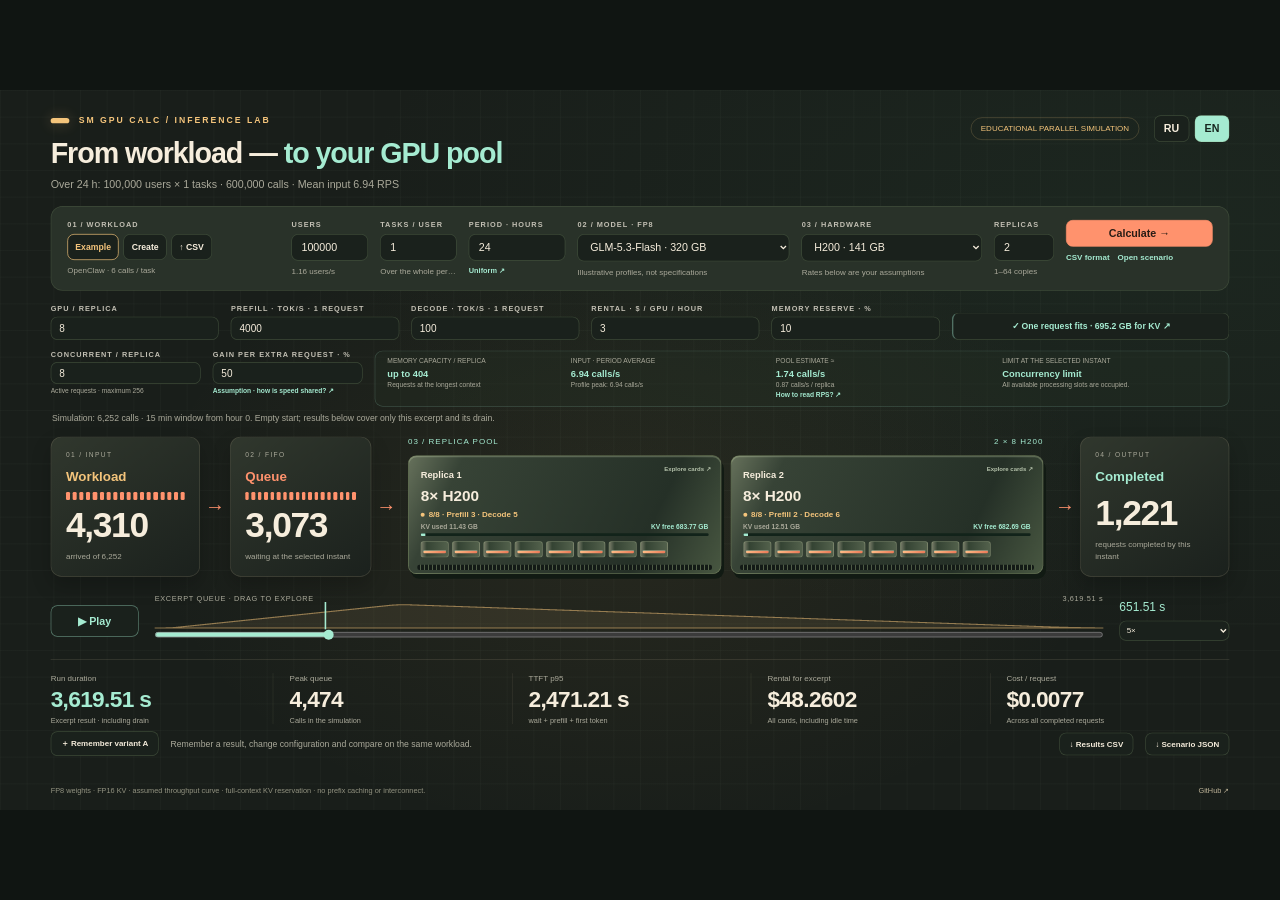
==== commit 8778ea38: "Initial public release" ====
--- a/distr/index.html
+++ b/distr/index.html
@@ -5,22 +5,35 @@
 :root{--cream:#f6eddc;--muted:#aaa99a;--coral:#ff926d;--mint:#a5ebd1;--amber:#f4c47b;--scale:1;color-scheme:dark}*{box-sizing:border-box}html,body{margin:0;width:100%;height:100%;overflow:hidden}body{background:#101512;color:var(--cream);font-family:Manrope,'Avenir Next',Arial,sans-serif}h1,h2,h3,p{margin:0}button,input,select{font:inherit}button,a,input,select{touch-action:manipulation}button,select,input{border:1px solid #8eaa7848;border-radius:10px;background:#1a211c;color:var(--cream);padding:10px 14px}button{cursor:pointer;font-weight:700}button:hover{border-color:var(--mint);background-color:#2b382e}button:disabled{opacity:.35;cursor:default}input[type=number],select{width:100%;min-width:0}input:focus-visible,select:focus-visible,button:focus-visible,a:focus-visible{outline:3px solid var(--mint);outline-offset:4px}a{color:var(--mint);text-decoration:none}small{color:var(--muted)}
 #stage{position:absolute;left:50%;top:50%;width:1920px;height:1080px;transform:translate(-50%,-50%) scale(var(--scale));overflow:hidden;background:radial-gradient(ellipse at 49% 60%,#b7914d16,transparent 52%),radial-gradient(ellipse at 90% 20%,#42896115,transparent 50%),#191e1a;isolation:isolate}#stage:before{content:'';position:absolute;inset:0;z-index:-1;background-image:linear-gradient(#b9c3ac08 1px,transparent 1px),linear-gradient(90deg,#b9c3ac08 1px,transparent 1px);background-size:40px 40px}
 header{position:absolute;left:76px;right:76px;top:38px}.eyebrow{font-size:13px;font-weight:800;letter-spacing:3px;color:var(--amber);display:flex;align-items:center;gap:14px}.eyebrow:before{content:'';width:28px;height:8px;border-radius:8px;background:var(--amber);box-shadow:0 0 20px #f4c47b55}h1{font:700 43px/1.3 Manrope,'Avenir Next',sans-serif;letter-spacing:-1.6px;margin-top:14px}h1 span{color:var(--mint)}.subtitle{font-size:16px;color:var(--muted);margin-top:10px}.topnav{position:absolute;right:0;top:0;display:flex;gap:8px;align-items:center}.topnav .active{color:#17251e;background:var(--mint)}.badge{color:var(--amber);font-size:12px;border:1px solid #f4c47b44;border-radius:30px;padding:9px 14px;margin-right:14px}
-.controls{position:absolute;top:174px;left:76px;right:76px;padding:20px 24px;border:1px solid #8eaa7838;background:#293229;border-radius:18px;display:grid;grid-template-columns:minmax(260px,1.1fr) 125px 145px minmax(210px,1fr) minmax(165px,.85fr) 100px 220px;gap:18px}.control{min-width:0;display:flex;flex-direction:column;gap:9px}.control label,.small-label{font-size:11px;letter-spacing:1.5px;font-weight:800;color:#c2bfb3}.control input:disabled{opacity:.4}.control small{font-size:12px;white-space:nowrap;overflow:hidden;text-overflow:ellipsis}.source-actions{display:flex;gap:7px}.source-actions button{font-size:13px;padding:11px}.source-actions .active{border-color:var(--amber);color:var(--amber)}.run{background:var(--coral);color:#281c15;border-color:var(--coral)}.run:hover{background:#ffae91}.under-actions{display:flex;gap:12px}.textbutton{font-size:12px;padding:0;border:0;background:none;color:var(--mint);text-align:left}.controls.dragging{outline:3px dashed var(--mint)}
+.controls{position:absolute;top:174px;left:76px;right:76px;padding:20px 24px;border:1px solid #8eaa7838;background:#293229;border-radius:18px;display:grid;grid-template-columns:minmax(240px,1fr) 115px 115px 145px minmax(230px,1fr) minmax(180px,.85fr) 90px 220px;gap:18px}.control{min-width:0;display:flex;flex-direction:column;gap:9px}.control label,.small-label{font-size:11px;letter-spacing:1.5px;font-weight:800;color:#c2bfb3}.control input:disabled{opacity:.4}.control small{font-size:12px;white-space:nowrap;overflow:hidden;text-overflow:ellipsis}.source-actions{display:flex;gap:7px}.source-actions button{font-size:13px;padding:11px}.source-actions .active{border-color:var(--amber);color:var(--amber)}.run{background:var(--coral);color:#281c15;border-color:var(--coral)}.run:hover{background:#ffae91}.under-actions{display:flex;gap:12px}.textbutton{font-size:12px;padding:0;border:0;background:none;color:var(--mint);text-align:left}.controls.dragging{outline:3px dashed var(--mint)}
 .assumptions{position:absolute;left:76px;right:76px;top:322px;display:grid;grid-template-columns:1fr 1fr 1fr 1fr 1fr 1.65fr;gap:18px;align-items:end}.assumptions .control{gap:6px}.assumptions input{font-size:15px;padding:8px 12px}.memory-note{font-size:13px;line-height:1.5;color:var(--mint);padding:10px 14px;border-left:2px solid #a5ebd166}.memory-note.bad{color:var(--coral);border-color:var(--coral)}#status{position:absolute;left:78px;top:484px;right:78px;font-size:13px;color:var(--muted);overflow:hidden;white-space:nowrap;text-overflow:ellipsis}#status.error{color:var(--coral)}
 .flow{position:absolute;left:76px;right:76px;top:520px;height:210px;display:grid;grid-template-columns:224px 45px 212px 45px 1fr 45px 224px;align-items:stretch}.flow-side{padding:20px 22px;border:1px solid #c5b49330;border-radius:16px;background:linear-gradient(145deg,#30372d,#1b211d);display:flex;flex-direction:column;position:relative;overflow:hidden;box-shadow:0 14px 30px #0003}.step{font-size:10px;letter-spacing:2px;color:var(--muted);margin-bottom:16px}.flow-side h2{font-size:20px}.in h2{color:var(--amber)}.queue h2{color:var(--coral)}.out h2{color:var(--mint)}.val{font-size:53px;font-weight:700;letter-spacing:-2px;margin-top:auto;line-height:1.15}.flow-side small{font-size:12px;line-height:1.5;margin-top:8px}.arrow{align-self:center;text-align:center;font-size:30px;color:var(--coral)}.dots{display:flex;gap:4px;height:12px;flex-shrink:0;margin-top:12px}.dots i{width:7px;background:var(--coral);border-radius:2px;opacity:.16}.dots i.on{opacity:1}.replica-section{padding:0 10px;min-width:0}.replica-heading{display:flex;justify-content:space-between;font-size:12px;letter-spacing:1.5px;color:var(--mint);margin-bottom:14px}.replicas{height:178px;display:grid;grid-template-columns:repeat(2,minmax(0,1fr));gap:14px}.replicas.single{grid-template-columns:1fr}.replicas.dense{grid-template-columns:repeat(4,minmax(0,1fr));gap:9px}.replica{position:relative;text-align:left;padding:16px 18px 20px;border:1px solid #9fae7d65;border-radius:13px;background:linear-gradient(115deg,#66715b,#374336 15%,#253027 75%,#485741);box-shadow:inset 0 2px #d5e5ba44,4px 7px 0 #111a13;overflow:hidden}.replica:after{content:'';position:absolute;bottom:5px;left:13px;right:13px;height:8px;background:repeating-linear-gradient(90deg,#131a16 0 4px,#69785988 4px 6px);border-radius:3px}.replica h3{font-size:14px}.replica .rack-type{font-size:23px;font-weight:800;margin-top:10px}.replica .phase{font-size:12px;margin-top:8px;color:var(--mint);display:flex;gap:6px;align-items:center}.phase:before{content:'';width:6px;height:6px;background:currentColor;border-radius:50%}.replica.prefill .phase{color:var(--amber)}.replica.idle .phase{color:var(--muted)}.mini-gpus{display:flex;gap:5px;margin-top:9px;height:32px}.mini-gpus i{flex:1;max-width:42px;border-radius:4px;background:linear-gradient(90deg,#797d69,#344333 20%,#53614c);border:1px solid #9ba78577;position:relative}.mini-gpus i:before{content:"";position:absolute;left:3px;right:3px;bottom:calc(5px + var(--weight-height,12px));height:var(--kv-height,0px);background:var(--mint)}.mini-gpus i:after{content:'';position:absolute;left:3px;right:3px;bottom:5px;height:var(--weight-height,12px);border-radius:2px;background:linear-gradient(140deg,#ffc18a,#e97655)}.replica .rack-hint{position:absolute;right:14px;top:15px;font-size:9px;color:#b4c1aa;margin:0}.replicas:is(.dense,.medium) .replica{padding:9px 10px 16px}.replicas:is(.dense,.medium) .rack-type{font-size:16px;margin-top:5px}.replicas:is(.dense,.medium) .mini-gpus,.replicas:is(.dense,.medium) .rack-hint{display:none}.replicas:is(.dense,.medium) .phase{font-size:10px;margin-top:5px}
 .timeline{position:absolute;left:76px;right:76px;top:752px;height:88px;display:grid;grid-template-columns:132px 1fr 165px;gap:24px;align-items:center}.play{height:47px;border-color:#a5ebd177;color:var(--mint)}.timeline-track{position:relative;height:84px;padding-top:2px}.timeline-meta{display:flex;justify-content:space-between;font-size:11px;color:var(--muted);letter-spacing:1px}.timeline-track svg{width:100%;height:41px;display:block;overflow:visible}.timeline-track input{width:100%;height:16px;padding:0;margin:0;accent-color:var(--mint);border:0;background:none;display:block}.timeline-right{display:flex;flex-direction:column;gap:9px}.timeline-right select{font-size:12px;padding:6px}.timeline-right output{font-size:18px;color:var(--mint);font-variant-numeric:tabular-nums}.results{position:absolute;left:76px;right:76px;top:854px;display:grid;grid-template-columns:repeat(5,1fr);border-top:1px solid #c5b49330;padding-top:20px;gap:24px}.fact{border-right:1px solid #c5b49322;padding-right:20px}.fact:last-child{border:0}.fact h2{font-size:12px;font-weight:500;color:var(--muted)}.total{display:block;font-size:34px;font-weight:700;letter-spacing:-1px;margin-top:6px}.fact:first-child .total{color:var(--mint)}.fact small{display:block;font-size:11px;margin-top:5px}.compare{position:absolute;left:76px;right:76px;top:962px;display:flex;gap:18px;align-items:center;font-size:13px}.compare button{font-size:12px;padding:9px 14px}.compare p{color:var(--muted);flex:1}.compare strong{color:var(--cream)}.edition{position:absolute;left:76px;right:76px;bottom:22px;display:flex;justify-content:space-between;font-size:11px;color:#939381;gap:35px}.edition span{max-width:1250px}.edition a{color:#beb398}
 dialog{color:var(--cream);border:1px solid #9faa7755;border-radius:20px;background:radial-gradient(ellipse at 50% 50%,#50613d22,transparent 70%),#1b221c;padding:38px;max-width:none;max-height:none;box-shadow:0 30px 100px #000a}dialog::backdrop{background:#080e0be8}#rack-dialog{position:fixed;inset:auto;left:50%;top:50%;width:1844px;height:1004px;margin:0;transform:translate(-50%,-50%) scale(var(--scale))}.dialog-top{display:flex;justify-content:space-between;align-items:start;gap:30px}.dialog-top h2{font-size:33px;margin-top:10px;letter-spacing:-1px}.dialog-top p{color:var(--muted);font-size:15px;margin-top:12px}.dialog-top button{color:var(--mint)}.rack-sum{display:grid;grid-template-columns:repeat(4,1fr);gap:20px;margin-top:30px}.rack-sum article{padding:19px 22px;border:1px solid #9faa772a;border-radius:13px;background:#252e24}.rack-sum small{font-size:12px}.rack-sum strong{display:block;font-size:27px;margin-top:8px}.rack-sum article:nth-child(1) strong{color:var(--coral)}.rack-sum article:nth-child(2) strong{color:var(--mint)}.rack-sum article:nth-child(3) strong{color:var(--amber)}.rack-physical{position:relative;margin:32px 12px 0;padding:18px 0 35px}.rack-physical:after{content:'';position:absolute;bottom:0;left:-15px;right:-15px;height:18px;background:linear-gradient(#73806b,#3c4938 35%,#152015 40%,#3c4938);border-radius:5px;box-shadow:0 18px 24px #0007}.gpu-cards{display:grid;grid-template-columns:repeat(var(--cols,8),1fr);gap:19px}.gpu-card{border-radius:13px;padding:15px;background:linear-gradient(110deg,#717865,#3e493a 18%,#29382a 76%,#606d51);box-shadow:inset 0 2px #d8e2c050,5px 7px #111a12;min-width:0;position:relative}.gpu-card h3{font-size:18px}.gpu-card small{display:block;font-size:10px;margin-top:6px;color:#c2c6b4}.tank{position:relative;height:283px;margin-top:15px;border:1px solid #131e1499;border-radius:8px;background:#101910;display:flex;flex-direction:column;justify-content:end;overflow:hidden}.tank .free{flex:1;min-height:0;overflow:hidden;display:flex;flex-direction:column;align-items:center;justify-content:center;gap:4px;color:var(--mint);font-size:13px;background:repeating-linear-gradient(135deg,#a5ebd107 0 8px,#a5ebd111 8px 9px)}.tank .free small{font-size:11px;line-height:1.2;color:var(--mint)}.tank .free strong{font-size:13px;line-height:1.2;font-weight:600}.tank .free.compact{flex-direction:row;gap:5px}.tank .reserved{background:#78866b88;flex:none}.tank .kv{background:var(--mint);flex:none}.tank .weights{background:repeating-linear-gradient(0deg,#ffcf9318 0 1px,transparent 1px 5px),linear-gradient(135deg,#ffc18a,#ff996e 40%,#e97655);display:flex;flex-direction:column;align-items:center;justify-content:center;flex:none;color:#56321e;overflow:hidden}.weights b{font-size:12px;line-height:1.3}.weights strong{font-size:29px;line-height:1.1;margin:3px 0}.weights.compact{flex-direction:row;gap:4px}.weights.compact b:first-child{display:none}.weights.compact strong{font-size:18px;line-height:1;margin:0}.weights.micro>*{display:none}.gpu-card .fins{height:8px;margin-top:14px;background:repeating-linear-gradient(90deg,#10190f 0 3px,#7b846b 3px 5px)}.gpu-cards.dense .tank{height:115px}.gpu-cards.dense .gpu-card{padding:11px}.gpu-cards.dense{gap:15px}.rack-legend{display:flex;gap:35px;margin-top:23px;font-size:13px;color:var(--muted)}.rack-legend i{display:inline-block;width:11px;height:11px;border-radius:3px;margin-right:7px}.rack-foot{margin-top:22px;padding-top:20px;border-top:1px solid #c5b49330;color:var(--muted);font-size:14px;line-height:1.6}.rack-foot strong{color:var(--cream)}.rack-warning{color:var(--coral)!important}.modal{width:760px;position:fixed;left:50%;top:50%;margin:0;transform:translate(-50%,-50%) scale(var(--scale))}.modal h2{font-size:27px}.modal p{margin:15px 0;color:var(--muted);line-height:1.7;font-size:15px}.modal .form-grid{display:grid;grid-template-columns:1fr 1fr;gap:20px;margin:25px 0}.modal .buttons{display:flex;justify-content:end;gap:12px;margin-top:24px}.modal code{font-size:13px;color:var(--amber)}.modal .error{color:var(--coral)}.sr-only{position:absolute;width:1px;height:1px;overflow:hidden;clip-path:inset(50%)}@media(prefers-reduced-motion:reduce){*{animation:none!important;transition:none!important}}
 .parallel{position:absolute;left:76px;right:76px;top:391px;display:grid;grid-template-columns:225px 225px 1fr;gap:18px;align-items:start}.parallel .control{gap:5px}.parallel input{padding:7px 12px;font-size:15px}.parallel small{font-size:10px}.capacity{display:grid;grid-template-columns:.8fr .9fr 1fr 1fr;gap:18px;padding:9px 18px;border:1px solid #a5ebd133;border-radius:12px;background:#24312655;min-height:70px}.capacity small{display:block;font-size:10px;margin-bottom:5px}.capacity strong{display:block;font-size:14px;color:var(--mint);font-weight:600}.capacity .detail{font-size:10px;color:var(--muted);margin-top:3px}.replica .kv-status{font-size:10px;color:var(--muted);margin-top:5px}.replicas:is(.dense,.medium) .kv-status{display:none}.replicas:is(.dense,.medium) .rack-type{font-size:13px;margin-top:2px}.replicas:is(.dense,.medium) .phase{font-size:9px;margin-top:2px}.replicas:is(.dense,.medium) .replica{padding:5px 9px 14px}.replicas:is(.dense,.medium) h3{font-size:12px}.tank .kv{display:flex;align-items:center;justify-content:center;color:#17392d;overflow:hidden;font-size:11px;white-space:nowrap}.parallel-help{cursor:help}.parallel .textbutton{font-size:10px;white-space:nowrap}
 .rack-tools{width:610px;display:flex;flex-direction:column;align-items:end;gap:14px}.rack-playback{width:100%;display:grid;grid-template-columns:110px 1fr 85px 70px;gap:14px;align-items:end}.rack-playback button{padding:9px;font-size:13px}.rack-playback label{display:block;font-size:10px;color:var(--muted);margin-bottom:8px}.rack-playback input{width:100%;padding:0;margin:0;accent-color:var(--mint)}.rack-playback output{font-size:14px;color:var(--mint);font-variant-numeric:tabular-nums;white-space:nowrap;padding-bottom:5px}.rack-playback select{font-size:12px;padding:7px}.replica .kv-status{display:flex;justify-content:space-between;gap:8px;font-size:10px;font-variant-numeric:tabular-nums}.replica .kv-free{color:var(--mint);font-weight:600}.kv-meter{display:block;width:100%;height:4px;border-radius:3px;margin-top:5px;background:#12231a;overflow:hidden}.kv-meter span{display:block;height:100%;background:var(--mint);width:0}.mini-gpus{height:24px;margin-top:8px}.replicas:is(.dense,.medium) .rack-type{display:none}.replicas:is(.dense,.medium) .kv-status{display:flex;font-size:9px;margin-top:4px}.replicas:is(.dense,.medium) .kv-used{display:none}.replicas:is(.dense,.medium) .kv-meter{height:3px;margin-top:4px}.replicas:is(.dense,.medium) .phase{margin-top:4px}
+
+/* Large pools keep one tile per replica; memory detail remains in the rack. */
+.replicas.matrix{height:140px;grid-template-columns:repeat(8,minmax(0,1fr));grid-auto-rows:minmax(0,1fr);gap:5px}
+.replicas.matrix .replica{padding:4px 7px;border-radius:6px;box-shadow:inset 0 1px #d5e5ba33,2px 2px #111a13;display:grid;grid-template-columns:auto 1fr;align-content:center;column-gap:4px;min-width:0;min-height:0}
+.replicas.matrix .replica:after,.replicas.matrix .rack-type,.replicas.matrix .mini-gpus,.replicas.matrix .rack-hint,.replicas.matrix .kv-status{display:none}
+.replicas.matrix .replica.prefill{border-color:#f4c47b99;background:linear-gradient(115deg,#706549,#343b2c)}.replicas.matrix .replica.decode{border-color:#a5ebd199;background:linear-gradient(115deg,#526e59,#253c30)}
+.replicas.matrix h3{font-size:11px;line-height:12px;font-variant-numeric:tabular-nums}
+.replicas.matrix .phase{justify-content:end;font-size:9px;line-height:12px;margin:0;gap:3px;font-variant-numeric:tabular-nums;white-space:nowrap}
+.replicas.matrix .phase:before{width:4px;height:4px;flex-shrink:0}
+.replicas.matrix .kv-meter{grid-column:1/-1;height:3px;margin-top:3px}
+.replica.unavailable{opacity:.5}.replica-footer{height:38px;padding-top:6px;font-size:10px;line-height:14px;color:var(--muted);font-variant-numeric:tabular-nums}
+.replica-footer[hidden]{display:none}.pool-summary{display:flex;justify-content:space-between;gap:10px}.pool-summary strong{color:var(--mint);font-weight:500}.pool-key{display:flex;align-items:center;gap:10px;font-size:9px}.pool-key .prefill{color:var(--amber)}.pool-key .decode{color:var(--mint)}.pool-key .idle{color:var(--muted)}.pool-pages{margin-left:auto;display:flex;align-items:center;gap:6px}.pool-pages[hidden]{display:none}.pool-pages button{padding:0 6px;font-size:12px;border-radius:4px;line-height:17px}
+.hour-grid{display:grid;grid-template-columns:repeat(6,1fr);gap:9px;margin-top:18px}.hour-grid[hidden]{display:none}.hour-grid label{font-size:10px;color:var(--muted)}.hour-grid input{width:100%;font-size:13px;padding:7px;margin-top:3px}.profile-settings{display:grid;grid-template-columns:1fr 1fr;gap:20px;margin-top:20px}.profile-settings label{display:block;font-size:12px;margin-bottom:8px}.profile-settings select,.profile-settings input{width:100%}#profile-dialog{width:860px}#profile-dialog .hour-note{font-size:12px;line-height:1.5}#status{line-height:16px}#profile-help{font-size:11px;white-space:nowrap}
 </style></head><body><main id="stage">
 <header><p class="eyebrow">SM GPU CALC / INFERENCE LAB</p><h1 data-i18n="headline"></h1><p class="subtitle" data-i18n="subtitle"></p><nav class="topnav" aria-label="Language"><span class="badge" data-i18n="mode"></span><button id="lang-ru">RU</button><button id="lang-en">EN</button></nav></header>
 <section class="controls" id="drop-zone" aria-label="Scenario">
 <div class="control"><label data-i18n="workload"></label><div class="source-actions"><button id="demo" data-i18n="demo"></button><button id="manual" data-i18n="manual"></button><button id="choose-file">↑ CSV</button></div><small id="file-name"></small><input type="file" id="csv-file" accept=".csv,text/csv" hidden></div>
-<div class="control"><label for="users" data-i18n="usersLabel"></label><input id="users" type="number" min="1" max="1666" step="1" value="3"><small id="users-hint"></small></div>
-<div class="control"><label for="usersPerSecond" data-i18n="userRateLabel"></label><input id="usersPerSecond" type="number" min="0.01" max="1000" step="any" value="0.2"><small id="user-rate-hint"></small></div>
+<div class="control"><label for="users" data-i18n="usersLabel"></label><input id="users" type="number" min="1" max="10000000" step="1" value="100000"><small id="users-hint"></small></div>
+<div class="control"><label for="tasksPerUser" data-i18n="tasksLabel"></label><input id="tasksPerUser" type="number" min="1" max="100" step="1" value="1"><small data-i18n="tasksHint"></small></div><div class="control"><label for="periodHours" data-i18n="periodLabel"></label><input id="periodHours" type="number" min="0.0000002777777778" max="168" step="any" value="24"><button class="textbutton" id="profile-help"></button></div>
 <div class="control"><label for="model" data-i18n="model"></label><select id="model"><option value="glm53">GLM-5.3 · 750 GB</option><option value="flash" selected>GLM-5.3-Flash · 320 GB</option><option value="qwenflash">Qwen3.8-Flash-Next · 125 GB</option></select><small data-i18n="modelHint"></small></div>
 <div class="control"><label for="gpu" data-i18n="gpu"></label><select id="gpu"><option value="H200">H200 · 141 GB</option><option value="B200">B200 · 192 GB</option></select><small data-i18n="gpuHint"></small></div>
-<div class="control"><label for="replicas" data-i18n="replicas"></label><input id="replicas" type="number" min="1" max="8" step="1" value="2"><small data-i18n="replicaHint"></small></div>
+<div class="control"><label for="replicas" data-i18n="replicas"></label><input id="replicas" type="number" min="1" max="64" step="1" value="2"><small data-i18n="replicaHint"></small></div>
 <div class="control"><button class="run" id="run" data-i18n="run"></button><div class="under-actions"><button class="textbutton" id="csv-help" data-i18n="format"></button><button class="textbutton" id="open-scenario" data-i18n="open"></button></div><input type="file" id="scenario-file" accept=".json,application/json" hidden></div>
 </section>
 <section class="assumptions" aria-label="Assumptions">
@@ -34,7 +47,7 @@
 <section class="flow" aria-label="Request flow">
 <article class="flow-side in"><p class="step">01 / INPUT</p><h2 data-i18n="load"></h2><div class="dots" id="input-dots" aria-hidden="true"></div><p class="val" id="arrived">—</p><small id="load-caption"></small></article><span class="arrow" aria-hidden="true">→</span>
 <article class="flow-side queue"><p class="step">02 / FIFO</p><h2 data-i18n="queue"></h2><div class="dots" id="queue-dots" aria-hidden="true"></div><p class="val" id="queue-now">—</p><small data-i18n="queueNow"></small></article><span class="arrow" aria-hidden="true">→</span>
-<div class="replica-section"><div class="replica-heading"><span data-i18n="pool"></span><span id="pool-count"></span></div><div id="replica-cards" class="replicas"></div></div><span class="arrow" aria-hidden="true">→</span>
+<div class="replica-section"><div class="replica-heading"><span data-i18n="pool"></span><span id="pool-count"></span></div><div id="replica-cards" class="replicas"></div><div id="replica-footer" class="replica-footer" hidden><div class="pool-summary"><span id="pool-activity"></span><strong id="pool-kv"></strong></div><div class="pool-key"><span class="prefill">● Prefill</span><span class="decode">● Decode</span><span class="idle" data-i18n="poolIdle"></span><span data-i18n="poolMeter"></span><span id="pool-pages" class="pool-pages"><button id="pool-prev" type="button">‹</button><span id="pool-page"></span><button id="pool-next" type="button">›</button></span></div></div></div><span class="arrow" aria-hidden="true">→</span>
 <article class="flow-side out"><p class="step">04 / OUTPUT</p><h2 data-i18n="completed"></h2><p class="val" id="done-now">—</p><small data-i18n="completedNow"></small></article>
 </section>
 <section class="timeline"><button class="play" id="play"></button><div class="timeline-track"><div class="timeline-meta"><span data-i18n="timeline"></span><span id="timeline-end"></span></div><svg id="queue-chart" viewBox="0 0 1200 40" preserveAspectRatio="none" aria-hidden="true"><path id="queue-path" fill="#f4c47b16" stroke="#f4c47b88" stroke-width="1.5"></path><line id="cursor" y1="0" y2="40" stroke="#a5ebd1" stroke-width="2"></line></svg><input id="time" type="range" min="0" max="1000" step="1" value="0" aria-label="Simulation time"></div><div class="timeline-right"><output id="time-label">0.00 s</output><select id="speed" aria-label="Playback speed"><option value="1">1×</option><option value="5" selected>5×</option><option value="20">20×</option><option value="100">100×</option></select></div></section>
@@ -44,54 +57,69 @@
 <dialog id="rack-dialog" aria-labelledby="rack-title"><div class="dialog-top"><div><span class="eyebrow" data-i18n="inside"></span><h2 id="rack-title"></h2><p id="rack-subtitle"></p></div><div class="rack-tools"><button id="close-rack" data-i18n="back"></button><div class="rack-playback"><button id="rack-play"></button><div><label for="rack-time" data-i18n="timeLabel"></label><input id="rack-time" type="range" min="0" max="1000" step="1" value="0"></div><output id="rack-time-label"></output><select id="rack-speed" aria-label="Playback speed"><option value="1">1×</option><option value="5" selected>5×</option><option value="20">20×</option><option value="100">100×</option></select></div></div></div><div class="rack-sum" id="rack-sum"></div><div class="rack-physical"><div class="gpu-cards" id="gpu-cards"></div></div><div class="rack-legend" id="rack-legend"></div><p class="rack-foot" id="rack-foot"></p></dialog>
 <dialog class="modal" id="parallel-dialog" aria-labelledby="parallel-title"><h2 id="parallel-title" data-i18n="concurrencyLabel"></h2><p data-i18n="parallelExplanation"></p><p data-i18n="parallelExample"></p><p data-i18n="rateHelp"></p><div class="buttons"><button data-close="parallel-dialog" data-i18n="back"></button></div></dialog>
 <dialog class="modal" id="rps-dialog" aria-labelledby="rps-title"><h2 id="rps-title" data-i18n="rpsTitle"></h2><p id="rps-demand"></p><p id="rps-capacity"></p><p id="rps-achieved"></p><p data-i18n="rpsExplanation"></p><p data-i18n="rpsHardware"></p><div class="buttons"><button data-close="rps-dialog" data-i18n="back"></button></div></dialog>
+<dialog class="modal" id="profile-dialog" aria-labelledby="profile-title"><h2 id="profile-title" data-i18n="profileTitle"></h2><p data-i18n="profileExplanation"></p><div class="profile-settings"><div><label for="arrival-profile" data-i18n="profileLabel"></label><select id="arrival-profile"><option value="uniform" data-i18n="uniform"></option><option value="hourly" data-i18n="hourly"></option></select></div><div><label for="windowMinutes" data-i18n="windowLabel"></label><input id="windowMinutes" type="number" min="1" max="60" step="any" value="15"></div></div><div id="hour-grid" class="hour-grid"></div><p class="hour-note" data-i18n="profileNote"></p><p id="profile-error" class="error"></p><div class="buttons"><button data-close="profile-dialog" data-i18n="cancel"></button><button class="run" id="apply-profile" data-i18n="apply"></button></div></dialog>
 <dialog class="modal" id="manual-dialog" aria-labelledby="manual-title"><h2 id="manual-title" data-i18n="manualTitle"></h2><p data-i18n="manualHint"></p><div class="form-grid"><div class="control"><label for="request-count" data-i18n="count"></label><input id="request-count" type="number" min="1" max="10000" value="24"></div><div class="control"><label for="rps">RPS</label><input id="rps" type="number" min="0.001" max="10000" step="any" value="5"></div><div class="control"><label for="input-tokens" data-i18n="inputTokens"></label><input id="input-tokens" type="number" min="0" max="1000000000" value="1000"></div><div class="control"><label for="output-tokens" data-i18n="outputTokens"></label><input id="output-tokens" type="number" min="1" max="1000000000" value="100"></div></div><p class="error" id="manual-error"></p><div class="buttons"><button data-close="manual-dialog" data-i18n="cancel"></button><button class="run" id="apply-manual" data-i18n="apply"></button></div></dialog>
 <dialog class="modal" id="help-dialog" aria-labelledby="help-title"><h2 id="help-title" data-i18n="csvTitle"></h2><p data-i18n="csvHint"></p><code>request_id,arrival_ms,input_tokens,output_tokens<br>r1,0,1000,100<br>r2,200,500,80</code><p data-i18n="csvLimits"></p><div class="buttons"><button id="sample" data-i18n="sample"></button><button data-close="help-dialog" data-i18n="back"></button></div></dialog>
-</main><script src="sim-core.js?v=6878be3aaa40f21e"></script><script src="scenario-core.js?v=d52326269c77e311"></script><script>
+</main><script src="sim-core.js?v=619d2ecc212be02a"></script><script src="scenario-core.js?v=5167c25909a4356f"></script><script>
 'use strict';
 const $=id=>document.getElementById(id), S=ScenarioCore;
 const COPY={
-ru:{headline:'От нагрузки — <span>к своему GPU-пулу</span>',subtitle:'Задайте поток запросов. Найдите очередь. Раскройте реплику до отдельной карты.',mode:'УЧЕБНАЯ FIFO-СИМУЛЯЦИЯ',workload:'01 / НАГРУЗКА',demo:'Пример',manual:'Задать',model:'02 / МОДЕЛЬ · FP8',modelHint:'Сценарные параметры, не спецификации',gpu:'03 / ОБОРУДОВАНИЕ',gpuHint:'Скорости ниже — ваши допущения',replicas:'РЕПЛИКИ',replicaHint:'1–8 копий',run:'Рассчитать →',format:'Формат CSV',open:'Открыть сценарий',cards:'GPU / РЕПЛИКА',prefillRate:'PREFILL · ТОК/С / РЕПЛИКА',decodeRate:'DECODE · ТОК/С / РЕПЛИКА',price:'АРЕНДА · $ / GPU / ЧАС',reserve:'РЕЗЕРВ ПАМЯТИ · %',load:'Нагрузка',queue:'Очередь',queueNow:'ожидают в выбранный момент',pool:'03 / ПУЛ РЕПЛИК',completed:'Готово',completedNow:'запросов завершено к этому моменту',timeline:'ОЧЕРЕДЬ ВО ВРЕМЕНИ · ПОТЯНИТЕ ПОЛЗУНОК',duration:'Длительность прогона',fullRun:'Итог · включая обработку хвоста',peak:'Пиковая очередь',requests:'запросов за весь прогон',ttftHint:'ожидание + prefill + первый токен',totalCost:'Аренда за весь прогон',rental:'Все карты, включая простой',costPer:'Стоимость / запрос',completedOnly:'По всем завершённым запросам',pin:'＋ Запомнить вариант A',export:'↓ Результаты CSV',save:'↓ Сценарий JSON',limits:'FP8-веса · FP16 KV · равномерные шарды · 1 запрос на реплику · без batching и interconnect. Память и скорости — оценка, не бенчмарк.',inside:'ВНУТРИ РЕПЛИКИ / ПАМЯТЬ',back:'← Назад',manualTitle:'Задать нагрузку',manualHint:'Равномерный внешний поток. Один ряд — один запрос. Это синтетический сценарий, без зависимостей между вызовами.',count:'ЧИСЛО ЗАПРОСОВ',inputTokens:'ВХОДНЫЕ ТОКЕНЫ',outputTokens:'ВЫХОДНЫЕ ТОКЕНЫ',cancel:'Отмена',apply:'Применить →',csvTitle:'Нагрузка из CSV',csvHint:'Одна строка — один вызов модели. arrival_ms — поступление в миллисекундах от начала сценария. Файл обрабатывается только в браузере.',csvLimits:'1–10 000 запросов, до 2 МБ. Уникальные ID, целые числа ≥ 0, выход ≥ 1. Разделитель — запятая; кавычки не поддерживаются. Метаданные сохраняются, но depends_on и model_profile_id не меняют исполнение: один профиль, заданный внешний поток.',sample:'↓ Скачать пример',play:'▶ Смотреть',pause:'Ⅱ Пауза',idle:'Ожидание',prefill:'Prefill · вход',decode:'Decode · ответ',replica:'Реплика',openRack:'Раскрыть карты ↗',ready:'Расчёт готов. Схема показывает выбранный момент; итоговые метрики ниже — весь прогон.',pending:'Параметры изменены. Нажмите «Рассчитать». Скорости заданы на реплику и не масштабируются автоматически с числом карт.',invalid:'Ошибка импорта: проверьте формат, значения и версию сценария. Предыдущий вход сохранён; повторите выбор файла.',configError:'Проверьте настройки: 1–8 реплик, 1–16 карт, положительные скорости, цена ≥ 0, резерв 0–50%.',noFit:'Размещение невозможно: веса, резерв и KV одного запроса должны помещаться; контекст — в лимите модели.',loading:'Чтение файла…',fits:'Память проходит проверку',free:'свободно',memory:'Память',weights:'Веса FP8',kv:'KV одного запроса',reserved:'Резерв среды',available:'Свободно',shard:'Шард',gb:'ГБ',sec:'с',from:'из',arrived:'поступило',demoName:'OpenClaw · 3 пользователя × 6 вызовов',demoDetails:'Москва → Нижний Новгород: повтор живого прогона. Пользователи стартуют через 5 с; интервалы вызовов сохранены. Токены по вызовам реконструированы по реальному итогу. Расписание фиксировано: зависимости операций пока не исполняются.',manualName:'Ручная нагрузка · синтетика',compareHint:'Запомните результат, измените конфигурацию и сравните на той же нагрузке.',baseline:'Вариант A',current:'Сейчас',compareWait:'Вариант A сохранён. Рассчитайте новую конфигурацию.',demoStatus:'OpenClaw: на пользователя 28 200 входных / 2 400 выходных токенов. Разбивка по вызовам реконструирована. Воспроизведение на паузе.',rackExplanation:'Одна модель разделена между картами. Каждый блок — часть общих весов, а не отдельная копия. KV оценён по полному input + output выбранного запроса; при prefill это резерв, а не измерение реально занятой памяти.',rackIdle:'Нет активного запроса. Показан запас под самый длинный запрос нагрузки.',rackBound:'Проверка до запуска: самый длинный запрос + веса + резерв. Она не учитывает неравномерное шардирование и реальные накладные расходы.',saved:'Сценарий содержит вход, настройки и версии для повторного запуска.',sampleSize:'запросов',errorManual:'Введите целые количества токенов и запросов; RPS должен быть от 0,001 до 10 000.',newInput:'Новая нагрузка · вариант A сброшен.',timeLabel:'Время симуляции',speedLabel:'Скорость воспроизведения'},
-en:{headline:'From workload — <span>to your GPU pool</span>',subtitle:'Set the request flow. Find the queue. Open a replica down to a single card.',mode:'EDUCATIONAL FIFO SIMULATION',workload:'01 / WORKLOAD',demo:'Example',manual:'Create',model:'02 / MODEL · FP8',modelHint:'Illustrative profiles, not specifications',gpu:'03 / HARDWARE',gpuHint:'Rates below are your assumptions',replicas:'REPLICAS',replicaHint:'1–8 copies',run:'Calculate →',format:'CSV format',open:'Open scenario',cards:'GPU / REPLICA',prefillRate:'PREFILL · TOK/S / REPLICA',decodeRate:'DECODE · TOK/S / REPLICA',price:'RENTAL · $ / GPU / HOUR',reserve:'MEMORY RESERVE · %',load:'Workload',queue:'Queue',queueNow:'waiting at the selected instant',pool:'03 / REPLICA POOL',completed:'Completed',completedNow:'requests completed by this instant',timeline:'QUEUE OVER TIME · DRAG TO EXPLORE',duration:'Run duration',fullRun:'Total · including queue drain',peak:'Peak queue',requests:'requests over the entire run',ttftHint:'wait + prefill + first token',totalCost:'Rental for entire run',rental:'All cards, including idle time',costPer:'Cost / request',completedOnly:'Across all completed requests',pin:'＋ Remember variant A',export:'↓ Results CSV',save:'↓ Scenario JSON',limits:'FP8 weights · FP16 KV · equal shards · 1 request per replica · no batching or interconnect. Memory and rates are estimates, not benchmarks.',inside:'INSIDE A REPLICA / MEMORY',back:'← Back',manualTitle:'Create a workload',manualHint:'An evenly spaced open-loop flow. One row is one request. Synthetic input; no dependencies between calls.',count:'REQUEST COUNT',inputTokens:'INPUT TOKENS',outputTokens:'OUTPUT TOKENS',cancel:'Cancel',apply:'Apply →',csvTitle:'Workload from CSV',csvHint:'One row per model call. arrival_ms is arrival in milliseconds from the scenario origin. Files are processed only in your browser.',csvLimits:'1–10,000 requests, up to 2 MB. Unique IDs, integers ≥ 0, output ≥ 1. Comma-separated; quoted fields are not supported. Metadata is preserved but depends_on and model_profile_id do not affect execution: one profile, fixed external arrivals.',sample:'↓ Download example',play:'▶ Play',pause:'Ⅱ Pause',idle:'Idle',prefill:'Prefill · input',decode:'Decode · output',replica:'Replica',openRack:'Explore cards ↗',ready:'Run calculated. The diagram shows the selected instant; metrics below cover the full run.',pending:'Settings changed. Click Calculate. Rates are per replica and do not scale automatically with card count.',invalid:'Import error: check format, values and scenario version. Previous input retained; select the file again.',configError:'Check settings: 1–8 replicas, 1–16 cards, positive rates, price ≥ 0, reserve 0–50%.',noFit:'Placement impossible: weights, reserve and one request’s KV must fit; context must be within the model limit.',loading:'Reading file…',fits:'Memory check passed',free:'free',memory:'Memory',weights:'FP8 weights',kv:'One request’s KV',reserved:'Runtime reserve',available:'Available',shard:'Shard',gb:'GB',sec:'s',from:'of',arrived:'arrived',demoName:'OpenClaw · 3 users × 6 calls',demoDetails:'Moscow → Nizhny Novgorod live-run replay. Users start 5 s apart; call intervals are preserved. Per-call tokens are reconstructed from measured totals. Fixed arrivals: operation dependencies are not executed.',manualName:'Manual workload · synthetic',compareHint:'Remember a result, change configuration and compare on the same workload.',baseline:'Variant A',current:'Current',compareWait:'Variant A saved. Calculate another configuration.',demoStatus:'OpenClaw: 28,200 input / 2,400 output tokens per user. Per-call allocation is reconstructed. Playback is paused.',rackExplanation:'One model is sharded across the cards. Each block holds part of the weights, not a separate copy. KV uses the full input + output of the selected request; during prefill it represents reservation, not measured memory use.',rackIdle:'No active request. Showing capacity reserved for the longest request.',rackBound:'Preflight: longest request + weights + reserve. Uneven sharding and actual runtime overheads are not modeled.',saved:'Scenario includes workload, settings and versions for replay.',sampleSize:'requests',errorManual:'Use integer request/token counts; RPS must be between 0.001 and 10,000.',newInput:'New workload · variant A reset.',timeLabel:'Simulation time',speedLabel:'Playback speed'}
+ru:{headline:'От нагрузки — <span>к своему GPU-пулу</span>',subtitle:'Задайте поток запросов. Найдите очередь. Раскройте реплику до отдельной карты.',mode:'УЧЕБНАЯ FIFO-СИМУЛЯЦИЯ',workload:'01 / НАГРУЗКА',demo:'Пример',manual:'Задать',model:'02 / МОДЕЛЬ · FP8',modelHint:'Сценарные параметры, не спецификации',gpu:'03 / ОБОРУДОВАНИЕ',gpuHint:'Скорости ниже — ваши допущения',replicas:'РЕПЛИКИ',replicaHint:'1–64 копий',run:'Рассчитать →',format:'Формат CSV',open:'Открыть сценарий',cards:'GPU / РЕПЛИКА',prefillRate:'PREFILL · ТОК/С / РЕПЛИКА',decodeRate:'DECODE · ТОК/С / РЕПЛИКА',price:'АРЕНДА · $ / GPU / ЧАС',reserve:'РЕЗЕРВ ПАМЯТИ · %',load:'Нагрузка',queue:'Очередь',queueNow:'ожидают в выбранный момент',pool:'03 / ПУЛ РЕПЛИК',completed:'Готово',completedNow:'запросов завершено к этому моменту',timeline:'ОЧЕРЕДЬ ВО ВРЕМЕНИ · ПОТЯНИТЕ ПОЛЗУНОК',duration:'Длительность прогона',fullRun:'Итог · включая обработку хвоста',peak:'Пиковая очередь',requests:'запросов за весь прогон',ttftHint:'ожидание + prefill + первый токен',totalCost:'Аренда за весь прогон',rental:'Все карты, включая простой',costPer:'Стоимость / запрос',completedOnly:'По всем завершённым запросам',pin:'＋ Запомнить вариант A',export:'↓ Результаты CSV',save:'↓ Сценарий JSON',limits:'FP8-веса · FP16 KV · равномерные шарды · 1 запрос на реплику · без batching и interconnect. Память и скорости — оценка, не бенчмарк.',inside:'ВНУТРИ РЕПЛИКИ / ПАМЯТЬ',back:'← Назад',manualTitle:'Задать нагрузку',manualHint:'Равномерный внешний поток. Один ряд — один запрос. Это синтетический сценарий, без зависимостей между вызовами.',count:'ЧИСЛО ЗАПРОСОВ',inputTokens:'ВХОДНЫЕ ТОКЕНЫ',outputTokens:'ВЫХОДНЫЕ ТОКЕНЫ',cancel:'Отмена',apply:'Применить →',csvTitle:'Нагрузка из CSV',csvHint:'Одна строка — один вызов модели. arrival_ms — поступление в миллисекундах от начала сценария. Файл обрабатывается только в браузере.',csvLimits:'1–10 000 запросов, до 2 МБ. Уникальные ID, целые числа ≥ 0, выход ≥ 1. Разделитель — запятая; кавычки не поддерживаются. Метаданные сохраняются, но depends_on и model_profile_id не меняют исполнение: один профиль, заданный внешний поток.',sample:'↓ Скачать пример',play:'▶ Смотреть',pause:'Ⅱ Пауза',idle:'Ожидание',prefill:'Prefill · вход',decode:'Decode · ответ',replica:'Реплика',openRack:'Раскрыть карты ↗',ready:'Расчёт готов. Схема показывает выбранный момент; итоговые метрики ниже — весь прогон.',pending:'Параметры изменены. Нажмите «Рассчитать». Скорости заданы на реплику и не масштабируются автоматически с числом карт.',invalid:'Ошибка импорта: проверьте формат, значения и версию сценария. Предыдущий вход сохранён; повторите выбор файла.',configError:'Проверьте настройки: 1–64 реплик, 1–16 карт, положительные скорости, цена ≥ 0, резерв 0–50%.',noFit:'Размещение невозможно: веса, резерв и KV одного запроса должны помещаться; контекст — в лимите модели.',loading:'Чтение файла…',fits:'Память проходит проверку',free:'свободно',memory:'Память',weights:'Веса FP8',kv:'KV одного запроса',reserved:'Резерв среды',available:'Свободно',shard:'Шард',gb:'ГБ',sec:'с',from:'из',arrived:'поступило',demoName:'OpenClaw · 3 пользователя × 6 вызовов',demoDetails:'Москва → Нижний Новгород: повтор живого прогона. Пользователи стартуют через 5 с; интервалы вызовов сохранены. Токены по вызовам реконструированы по реальному итогу. Расписание фиксировано: зависимости операций пока не исполняются.',manualName:'Ручная нагрузка · синтетика',compareHint:'Запомните результат, измените конфигурацию и сравните на той же нагрузке.',baseline:'Вариант A',current:'Сейчас',compareWait:'Вариант A сохранён. Рассчитайте новую конфигурацию.',demoStatus:'OpenClaw: на пользователя 28 200 входных / 2 400 выходных токенов. Разбивка по вызовам реконструирована. Воспроизведение на паузе.',rackExplanation:'Одна модель разделена между картами. Каждый блок — часть общих весов, а не отдельная копия. KV оценён по полному input + output выбранного запроса; при prefill это резерв, а не измерение реально занятой памяти.',rackIdle:'Нет активного запроса. Показан запас под самый длинный запрос нагрузки.',rackBound:'Проверка до запуска: самый длинный запрос + веса + резерв. Она не учитывает неравномерное шардирование и реальные накладные расходы.',saved:'Сценарий содержит вход, настройки и версии для повторного запуска.',sampleSize:'запросов',errorManual:'Введите целые количества токенов и запросов; RPS должен быть от 0,001 до 10 000.',newInput:'Новая нагрузка · вариант A сброшен.',timeLabel:'Время симуляции',speedLabel:'Скорость воспроизведения'},
+en:{headline:'From workload — <span>to your GPU pool</span>',subtitle:'Set the request flow. Find the queue. Open a replica down to a single card.',mode:'EDUCATIONAL FIFO SIMULATION',workload:'01 / WORKLOAD',demo:'Example',manual:'Create',model:'02 / MODEL · FP8',modelHint:'Illustrative profiles, not specifications',gpu:'03 / HARDWARE',gpuHint:'Rates below are your assumptions',replicas:'REPLICAS',replicaHint:'1–64 copies',run:'Calculate →',format:'CSV format',open:'Open scenario',cards:'GPU / REPLICA',prefillRate:'PREFILL · TOK/S / REPLICA',decodeRate:'DECODE · TOK/S / REPLICA',price:'RENTAL · $ / GPU / HOUR',reserve:'MEMORY RESERVE · %',load:'Workload',queue:'Queue',queueNow:'waiting at the selected instant',pool:'03 / REPLICA POOL',completed:'Completed',completedNow:'requests completed by this instant',timeline:'QUEUE OVER TIME · DRAG TO EXPLORE',duration:'Run duration',fullRun:'Total · including queue drain',peak:'Peak queue',requests:'requests over the entire run',ttftHint:'wait + prefill + first token',totalCost:'Rental for entire run',rental:'All cards, including idle time',costPer:'Cost / request',completedOnly:'Across all completed requests',pin:'＋ Remember variant A',export:'↓ Results CSV',save:'↓ Scenario JSON',limits:'FP8 weights · FP16 KV · equal shards · 1 request per replica · no batching or interconnect. Memory and rates are estimates, not benchmarks.',inside:'INSIDE A REPLICA / MEMORY',back:'← Back',manualTitle:'Create a workload',manualHint:'An evenly spaced open-loop flow. One row is one request. Synthetic input; no dependencies between calls.',count:'REQUEST COUNT',inputTokens:'INPUT TOKENS',outputTokens:'OUTPUT TOKENS',cancel:'Cancel',apply:'Apply →',csvTitle:'Workload from CSV',csvHint:'One row per model call. arrival_ms is arrival in milliseconds from the scenario origin. Files are processed only in your browser.',csvLimits:'1–10,000 requests, up to 2 MB. Unique IDs, integers ≥ 0, output ≥ 1. Comma-separated; quoted fields are not supported. Metadata is preserved but depends_on and model_profile_id do not affect execution: one profile, fixed external arrivals.',sample:'↓ Download example',play:'▶ Play',pause:'Ⅱ Pause',idle:'Idle',prefill:'Prefill · input',decode:'Decode · output',replica:'Replica',openRack:'Explore cards ↗',ready:'Run calculated. The diagram shows the selected instant; metrics below cover the full run.',pending:'Settings changed. Click Calculate. Rates are per replica and do not scale automatically with card count.',invalid:'Import error: check format, values and scenario version. Previous input retained; select the file again.',configError:'Check settings: 1–64 replicas, 1–16 cards, positive rates, price ≥ 0, reserve 0–50%.',noFit:'Placement impossible: weights, reserve and one request’s KV must fit; context must be within the model limit.',loading:'Reading file…',fits:'Memory check passed',free:'free',memory:'Memory',weights:'FP8 weights',kv:'One request’s KV',reserved:'Runtime reserve',available:'Available',shard:'Shard',gb:'GB',sec:'s',from:'of',arrived:'arrived',demoName:'OpenClaw · 3 users × 6 calls',demoDetails:'Moscow → Nizhny Novgorod live-run replay. Users start 5 s apart; call intervals are preserved. Per-call tokens are reconstructed from measured totals. Fixed arrivals: operation dependencies are not executed.',manualName:'Manual workload · synthetic',compareHint:'Remember a result, change configuration and compare on the same workload.',baseline:'Variant A',current:'Current',compareWait:'Variant A saved. Calculate another configuration.',demoStatus:'OpenClaw: 28,200 input / 2,400 output tokens per user. Per-call allocation is reconstructed. Playback is paused.',rackExplanation:'One model is sharded across the cards. Each block holds part of the weights, not a separate copy. KV uses the full input + output of the selected request; during prefill it represents reservation, not measured memory use.',rackIdle:'No active request. Showing capacity reserved for the longest request.',rackBound:'Preflight: longest request + weights + reserve. Uneven sharding and actual runtime overheads are not modeled.',saved:'Scenario includes workload, settings and versions for replay.',sampleSize:'requests',errorManual:'Use integer request/token counts; RPS must be between 0.001 and 10,000.',newInput:'New workload · variant A reset.',timeLabel:'Simulation time',speedLabel:'Playback speed'}
 };
-Object.assign(COPY.ru,{concurrencyLabel:'ОДНОВРЕМЕННО / РЕПЛИКА',concurrencyHint:'Активных запросов · максимум 256',batchGainLabel:'ПРИРОСТ НА ДОП. ЗАПРОС · %',batchGainHint:'Допущение · как делится скорость? ↗',parallelExplanation:'При нескольких активных запросах реплика делит между ними скорость и резервирует KV для каждого. Память ограничивает допуск: если следующий запрос не помещается, он ждёт. Ожидающие запросы KV не занимают.',parallelExample:'Прирост 0%: общая скорость не растёт, запросы делят её поровну. Прирост 50% и 8 активных: суммарная скорость 4,5×, каждый получает 56% одиночной скорости. 100% — идеальное линейное ускорение. Значение 50% — иллюстрация, замените его замерами. Модель не определяет физическое узкое место GPU.',memoryCapacity:'ПО ПАМЯТИ / РЕПЛИКА',memoryCapacityHint:'Запросов с максимальным контекстом',throughputEstimate:'ПРОПУСКНАЯ СПОСОБНОСТЬ ПУЛА ≈',currentLimit:'ОГРАНИЧЕНИЕ В ВЫБРАННЫЙ МОМЕНТ',slotLimit:'Лимит параллельности',kvLimit:'Свободная KV-память',noQueue:'Очереди сейчас нет',notCalculated:'Нужен расчёт',activeRequests:'активных',slots:'запросов',rpsUnit:'запр/с',perRequest:'скорости на запрос',aggregate:'суммарно',kv:'KV активных запросов',fits:'Один запрос помещается',mode:'УЧЕБНАЯ СИМУЛЯЦИЯ · ПАРАЛЛЕЛЬНЫЕ ЗАПРОСЫ',prefillRate:'PREFILL · ТОК/С · 1 ЗАПРОС',decodeRate:'DECODE · ТОК/С · 1 ЗАПРОС',limits:'FP8-веса · FP16 KV · учебная кривая скорости · KV резервируется на полный запрос · без prefix caching и interconnect.',rackIdle:'Нет активных запросов · KV освобождён.',rackExplanation:'Веса разделены между картами. KV — сумма резервов всех активных запросов реплики (полный вход + ответ); резерв освобождается при завершении. Это оценка, не измерение аллокатора.',rackBound:'Лимит памяти оценён по самому длинному запросу. Планировщик допускает каждый запрос по его размеру; коротких может поместиться больше.',pending:'Параметры изменены. Нажмите «Рассчитать». Скорости заданы для одного запроса на реплике; прирост при параллельной работе — ваше допущение.',configError:'Проверьте настройки: 1–8 реплик, 1–16 карт, 1–256 запросов одновременно, прирост 0–100%, положительные скорости.',queueMemory:'Головной запрос не помещается рядом с активными.',queueSlots:'Все доступные места обработки заняты.',queueBusy:'Время обработки делят prefill и decode.',rateHelp:'Оценка при полной загрузке: реплики × G(n) / среднее время одиночного запроса. G(n)=1+(n−1)×прирост. Скорость каждого = одиночная × G(n)/n. n ограничен памятью для самого длинного запроса. Это учебная кривая, не бенчмарк.'});
-Object.assign(COPY.en,{concurrencyLabel:'CONCURRENT / REPLICA',concurrencyHint:'Active requests · maximum 256',batchGainLabel:'GAIN PER EXTRA REQUEST · %',batchGainHint:'Assumption · how is speed shared? ↗',parallelExplanation:'Active requests share replica throughput and each reserves KV memory. If the next request cannot fit, it waits. Queued requests consume no KV memory.',parallelExample:'0% gain: fixed aggregate throughput shared equally. 50% gain with 8 active requests: 4.5× aggregate, each receives 56% of solo speed. 100% assumes ideal linear scaling. The default 50% is illustrative; replace it with measurements. This model does not identify the physical GPU bottleneck.',memoryCapacity:'MEMORY CAPACITY / REPLICA',memoryCapacityHint:'Requests at the longest context',throughputEstimate:'POOL THROUGHPUT ESTIMATE ≈',currentLimit:'LIMIT AT THE SELECTED INSTANT',slotLimit:'Concurrency limit',kvLimit:'Available KV memory',noQueue:'No queue right now',notCalculated:'Calculate first',activeRequests:'active',slots:'requests',rpsUnit:'req/s',perRequest:'speed per request',aggregate:'aggregate',kv:'Active requests’ KV',fits:'One request fits',mode:'EDUCATIONAL PARALLEL SIMULATION',prefillRate:'PREFILL · TOK/S · 1 REQUEST',decodeRate:'DECODE · TOK/S · 1 REQUEST',limits:'FP8 weights · FP16 KV · assumed throughput curve · full-context KV reservation · no prefix caching or interconnect.',rackIdle:'No active requests · KV released.',rackExplanation:'Weights are sharded across cards. KV sums full input + output reservations for all active requests on this replica; released on completion. An estimate, not allocator measurements.',rackBound:'Memory capacity uses the longest request. Admission uses each request’s size; more short requests may fit.',pending:'Settings changed. Click Calculate. Rates describe a single request on a replica; parallel throughput gain is your assumption.',configError:'Check settings: 1–8 replicas, 1–16 cards, 1–256 concurrent requests, gain 0–100%, positive rates.',queueMemory:'The head request cannot fit alongside active requests.',queueSlots:'All available processing slots are occupied.',queueBusy:'Prefill and decode share processing capacity.',rateHelp:'Saturated estimate: replicas × G(n) / average solo service time. G(n)=1+(n−1)×gain. Each request gets solo rate × G(n)/n. n is capped by memory for the longest request. An educational curve, not a benchmark.'});
+Object.assign(COPY.ru,{concurrencyLabel:'ОДНОВРЕМЕННО / РЕПЛИКА',concurrencyHint:'Активных запросов · максимум 256',batchGainLabel:'ПРИРОСТ НА ДОП. ЗАПРОС · %',batchGainHint:'Допущение · как делится скорость? ↗',parallelExplanation:'При нескольких активных запросах реплика делит между ними скорость и резервирует KV для каждого. Память ограничивает допуск: если следующий запрос не помещается, он ждёт. Ожидающие запросы KV не занимают.',parallelExample:'Прирост 0%: общая скорость не растёт, запросы делят её поровну. Прирост 50% и 8 активных: суммарная скорость 4,5×, каждый получает 56% одиночной скорости. 100% — идеальное линейное ускорение. Значение 50% — иллюстрация, замените его замерами. Модель не определяет физическое узкое место GPU.',memoryCapacity:'ПО ПАМЯТИ / РЕПЛИКА',memoryCapacityHint:'Запросов с максимальным контекстом',throughputEstimate:'ПРОПУСКНАЯ СПОСОБНОСТЬ ПУЛА ≈',currentLimit:'ОГРАНИЧЕНИЕ В ВЫБРАННЫЙ МОМЕНТ',slotLimit:'Лимит параллельности',kvLimit:'Свободная KV-память',noQueue:'Очереди сейчас нет',notCalculated:'Нужен расчёт',activeRequests:'активных',slots:'запросов',rpsUnit:'запр/с',perRequest:'скорости на запрос',aggregate:'суммарно',kv:'KV активных запросов',fits:'Один запрос помещается',mode:'УЧЕБНАЯ СИМУЛЯЦИЯ · ПАРАЛЛЕЛЬНЫЕ ЗАПРОСЫ',prefillRate:'PREFILL · ТОК/С · 1 ЗАПРОС',decodeRate:'DECODE · ТОК/С · 1 ЗАПРОС',limits:'FP8-веса · FP16 KV · учебная кривая скорости · KV резервируется на полный запрос · без prefix caching и interconnect.',rackIdle:'Нет активных запросов · KV освобождён.',rackExplanation:'Веса разделены между картами. KV — сумма резервов всех активных запросов реплики (полный вход + ответ); резерв освобождается при завершении. Это оценка, не измерение аллокатора.',rackBound:'Лимит памяти оценён по самому длинному запросу. Планировщик допускает каждый запрос по его размеру; коротких может поместиться больше.',pending:'Параметры изменены. Нажмите «Рассчитать». Скорости заданы для одного запроса на реплике; прирост при параллельной работе — ваше допущение.',configError:'Проверьте настройки: 1–64 реплик, 1–16 карт, 1–256 запросов одновременно, прирост 0–100%, положительные скорости.',queueMemory:'Головной запрос не помещается рядом с активными.',queueSlots:'Все доступные места обработки заняты.',queueBusy:'Время обработки делят prefill и decode.',rateHelp:'Оценка при полной загрузке: реплики × G(n) / среднее время одиночного запроса. G(n)=1+(n−1)×прирост. Скорость каждого = одиночная × G(n)/n. n ограничен памятью для самого длинного запроса. Это учебная кривая, не бенчмарк.'});
+Object.assign(COPY.en,{concurrencyLabel:'CONCURRENT / REPLICA',concurrencyHint:'Active requests · maximum 256',batchGainLabel:'GAIN PER EXTRA REQUEST · %',batchGainHint:'Assumption · how is speed shared? ↗',parallelExplanation:'Active requests share replica throughput and each reserves KV memory. If the next request cannot fit, it waits. Queued requests consume no KV memory.',parallelExample:'0% gain: fixed aggregate throughput shared equally. 50% gain with 8 active requests: 4.5× aggregate, each receives 56% of solo speed. 100% assumes ideal linear scaling. The default 50% is illustrative; replace it with measurements. This model does not identify the physical GPU bottleneck.',memoryCapacity:'MEMORY CAPACITY / REPLICA',memoryCapacityHint:'Requests at the longest context',throughputEstimate:'POOL THROUGHPUT ESTIMATE ≈',currentLimit:'LIMIT AT THE SELECTED INSTANT',slotLimit:'Concurrency limit',kvLimit:'Available KV memory',noQueue:'No queue right now',notCalculated:'Calculate first',activeRequests:'active',slots:'requests',rpsUnit:'req/s',perRequest:'speed per request',aggregate:'aggregate',kv:'Active requests’ KV',fits:'One request fits',mode:'EDUCATIONAL PARALLEL SIMULATION',prefillRate:'PREFILL · TOK/S · 1 REQUEST',decodeRate:'DECODE · TOK/S · 1 REQUEST',limits:'FP8 weights · FP16 KV · assumed throughput curve · full-context KV reservation · no prefix caching or interconnect.',rackIdle:'No active requests · KV released.',rackExplanation:'Weights are sharded across cards. KV sums full input + output reservations for all active requests on this replica; released on completion. An estimate, not allocator measurements.',rackBound:'Memory capacity uses the longest request. Admission uses each request’s size; more short requests may fit.',pending:'Settings changed. Click Calculate. Rates describe a single request on a replica; parallel throughput gain is your assumption.',configError:'Check settings: 1–64 replicas, 1–16 cards, 1–256 concurrent requests, gain 0–100%, positive rates.',queueMemory:'The head request cannot fit alongside active requests.',queueSlots:'All available processing slots are occupied.',queueBusy:'Prefill and decode share processing capacity.',rateHelp:'Saturated estimate: replicas × G(n) / average solo service time. G(n)=1+(n−1)×gain. Each request gets solo rate × G(n)/n. n is capped by memory for the longest request. An educational curve, not a benchmark.'});
 
 Object.assign(COPY.ru,{kvUsed:'KV занято',kvFree:'KV свободно',kvMeter:'Занято из памяти под KV',kvReservation:'KV резерв активных запросов'});
 Object.assign(COPY.en,{kvUsed:'KV used',kvFree:'KV free',kvMeter:'Used share of KV budget',kvReservation:'Active requests’ KV reservation'});
-Object.assign(COPY.ru,{usersLabel:'ПОЛЬЗОВАТЕЛЕЙ',userRateLabel:'ПОЛЬЗОВАТЕЛЕЙ/С',callsPerUser:'6 вызовов каждый',fromFile:'Задано нагрузкой',incomingPeak:'ВХОД · ПИК ЗА 1 С',steadyFlow:'Длительный поток',traceArrivals:'По расписанию вызовов',throughputEstimate:'ОЦЕНКА ПУЛА ≈',rpsHelp:'Как читать RPS? ↗',rpsTitle:'Пользователи, вызовы и RPS',rpsUnit:'выз./с',demoError:'Проверьте нагрузку: 1–1666 пользователей; скорость прихода — 0,01–1000 пользователей/с.',demoDetails:'Москва → Нижний Новгород: повтор живого прогона, 6 вызовов на пользователя. Токены по вызовам реконструированы по реальному итогу. Расписание фиксировано: зависимости операций пока не исполняются.',rpsExplanation:'Пик — максимальное число поступивших вызовов в любом окне 1 с. Пользователи/с × 6 — средний входящий RPS при длительном потоке; короткий прогон может не выйти на этот уровень. Оценка пула предполагает полную загрузку и средний состав вызовов: она не гарантирует задержку. Всплески могут создать очередь даже ниже этой оценки.',rpsHardware:'RPS — вызовы модели в секунду, а не процент загрузки GPU. Карты одной реплики совместно обслуживают вызов: RPS реплики не делится на число карт. Реальная загрузка GPU и предельная скорость требуют измерений.'});
-Object.assign(COPY.en,{usersLabel:'USERS',userRateLabel:'USERS / SECOND',callsPerUser:'6 calls each',fromFile:'Defined by workload',incomingPeak:'INPUT · PEAK IN 1 S',steadyFlow:'Sustained flow',traceArrivals:'From call arrival times',throughputEstimate:'POOL ESTIMATE ≈',rpsHelp:'How to read RPS? ↗',rpsTitle:'Users, calls and RPS',rpsUnit:'calls/s',demoError:'Check workload: 1–1,666 users; arrival rate 0.01–1,000 users/s.',demoDetails:'Moscow → Nizhny Novgorod live-run replay, 6 calls per user. Per-call tokens are reconstructed from measured totals. Fixed arrivals: operation dependencies are not executed.',rpsExplanation:'Peak is the maximum number of arrivals in any 1-second window. Users/s × 6 is the mean incoming RPS for a sustained stream; a short run may never reach it. Pool capacity assumes saturation and the average call mix; it does not guarantee latency. Bursts can cause queues even below this estimate.',rpsHardware:'RPS counts model calls per second, not GPU utilization. GPUs within a replica serve each call together: replica RPS is not divided by its GPU count. Actual GPU utilization and throughput require measurements.'});
+Object.assign(COPY.ru,{usersLabel:'ПОЛЬЗОВАТЕЛЕЙ',userRateLabel:'ПОЛЬЗОВАТЕЛЕЙ/С',callsPerUser:'6 вызовов каждый',fromFile:'Задано нагрузкой',incomingPeak:'ВХОД · ПИК ЗА 1 С',steadyFlow:'Длительный поток',traceArrivals:'По расписанию вызовов',throughputEstimate:'ОЦЕНКА ПУЛА ≈',rpsHelp:'Как читать RPS? ↗',rpsTitle:'Пользователи, вызовы и RPS',rpsUnit:'выз./с',demoError:'Проверьте нагрузку: 1–1666 пользователей; скорость прихода — 0,01–1000 пользователей/с.',demoDetails:'Москва → Нижний Новгород: повтор живого прогона, 6 вызовов на пользователя. Токены по вызовам реконструированы по реальному итогу. Расписание фиксировано: зависимости операций пока не исполняются.',rpsExplanation:'Пик — максимальное число поступивших вызовов в любом окне 1 с. Задачи/с × 6 — средний входящий RPS при длительном потоке; короткий прогон может не выйти на этот уровень. Оценка пула предполагает полную загрузку и средний состав вызовов: она не гарантирует задержку. Всплески могут создать очередь даже ниже этой оценки.',rpsHardware:'RPS — вызовы модели в секунду, а не процент загрузки GPU. Карты одной реплики совместно обслуживают вызов: RPS реплики не делится на число карт. Реальная загрузка GPU и предельная скорость требуют измерений.'});
+Object.assign(COPY.en,{usersLabel:'USERS',userRateLabel:'USERS / SECOND',callsPerUser:'6 calls each',fromFile:'Defined by workload',incomingPeak:'INPUT · PEAK IN 1 S',steadyFlow:'Sustained flow',traceArrivals:'From call arrival times',throughputEstimate:'POOL ESTIMATE ≈',rpsHelp:'How to read RPS? ↗',rpsTitle:'Users, calls and RPS',rpsUnit:'calls/s',demoError:'Check workload: 1–1,666 users; arrival rate 0.01–1,000 users/s.',demoDetails:'Moscow → Nizhny Novgorod live-run replay, 6 calls per user. Per-call tokens are reconstructed from measured totals. Fixed arrivals: operation dependencies are not executed.',rpsExplanation:'Peak is the maximum number of arrivals in any 1-second window. Tasks/s × 6 is the mean incoming RPS for a sustained stream; a short run may never reach it. Pool capacity assumes saturation and the average call mix; it does not guarantee latency. Bursts can cause queues even below this estimate.',rpsHardware:'RPS counts model calls per second, not GPU utilization. GPUs within a replica serve each call together: replica RPS is not divided by its GPU count. Actual GPU utilization and throughput require measurements.'});
 let savedLang;try{savedLang=localStorage.getItem('gpucalc-lang')}catch{}
+Object.assign(COPY.ru,{poolIdle:'● Ожидание',poolMeter:'Полоска: занятый KV',poolBusy:'реплик в работе',poolPrev:'Предыдущие реплики',poolNext:'Следующие реплики'});
+Object.assign(COPY.en,{poolIdle:'● Idle',poolMeter:'Bar: used KV',poolBusy:'replicas busy',poolPrev:'Previous replicas',poolNext:'Next replicas'});
+
+Object.assign(COPY.ru,{tasksLabel:'ЗАДАЧ / ЧЕЛ.',tasksHint:'За весь период',periodLabel:'ПЕРИОД · ЧАСЫ',callsPerUser:'Пользователей за период',uniform:'Равномерно',hourly:'По часам · 24 ч',profileTitle:'Распределение нагрузки',profileLabel:'Как приходят задачи',windowLabel:'Окно симуляции · минуты',profileExplanation:'Одна задача OpenClaw — 6 вызовов модели. Задачи пользователей распределяются независимо; повторные задачи одного человека не связываются в сессию.',profileNote:'Почасовой профиль: относительные веса, не проценты. 2 — вдвое больше задач, чем 1; 0 — нет новых задач. Сумма нормируется на всех пользователей × задачи. Симуляция начинается с пустого пула: с начала периода или самого нагруженного часа. Максимум 1666 задач; при превышении окно сокращается. Задержки, очередь и стоимость относятся только к фрагменту с обработкой его хвоста, а не ко всему периоду.',demoError:'Проверьте нагрузку: 1–10 млн пользователей, 1–100 задач/чел., период до 168 ч; окно 1–60 мин. Для почасового профиля нужен период 24 ч и хотя бы один положительный вес.',incomingPeak:'ВХОД · СРЕДНИЙ ЗА ПЕРИОД',profilePeak:'Пик профиля',sampleResults:'Итог фрагмента · включая хвост',sampleRequests:'Вызовов в симуляции',sampleCost:'Аренда за фрагмент',sampleTimeline:'ОЧЕРЕДЬ ФРАГМЕНТА · ПОТЯНИТЕ ПОЛЗУНОК'});
+Object.assign(COPY.en,{tasksLabel:'TASKS / USER',tasksHint:'Over the whole period',periodLabel:'PERIOD · HOURS',callsPerUser:'Users over the period',uniform:'Uniform',hourly:'Hourly · 24 h',profileTitle:'Workload distribution',profileLabel:'Task arrival profile',windowLabel:'Simulation window · minutes',profileExplanation:'One OpenClaw task makes 6 model calls. Tasks arrive independently; repeated tasks by a user are not linked into sessions.',profileNote:'Hourly values are relative weights, not percentages. 2 means twice as many tasks as 1; 0 means no new tasks. Weights are normalized to all users × tasks. Simulation starts with an empty pool at the beginning of the period or busiest hour. At most 1,666 tasks; the window is shortened when needed. Latency, queue and cost describe only this excerpt including its drain, not the whole period.',demoError:'Check workload: 1–10M users, 1–100 tasks/user, period up to 168 h; window 1–60 min. Hourly mode requires 24 hours and at least one positive weight.',incomingPeak:'INPUT · PERIOD AVERAGE',profilePeak:'Profile peak',sampleResults:'Excerpt result · including drain',sampleRequests:'Calls in the simulation',sampleCost:'Rental for excerpt',sampleTimeline:'EXCERPT QUEUE · DRAG TO EXPLORE'});
+Object.assign(COPY.ru,{emptyWindow:'В выбранном окне нет новых задач. Увеличьте окно или измените профиль.',demoDetails:'6 вызовов на задачу OpenClaw. Итоги токенов измерены, разбивка по вызовам реконструирована; зависимости пока не исполняются.'});
+Object.assign(COPY.en,{emptyWindow:'No new tasks in this window. Increase the window or change the profile.',demoDetails:'6 calls per OpenClaw task. Token totals are measured, per-call allocation reconstructed; dependencies are not executed.'});
 const params=new URLSearchParams(location.search);
 let lang=[params.get('lang'),savedLang].find(x=>['ru','en'].includes(x))||((navigator.language||'').startsWith('ru')?'ru':'en');
 const t=k=>COPY[lang][k], fmt=(n,d=0)=>new Intl.NumberFormat(lang==='ru'?'ru-RU':'en-US',{maximumFractionDigits:d}).format(n), seconds=n=>`${fmt(n/1000,2)} ${t('sec')}`, money=n=>new Intl.NumberFormat(lang==='ru'?'ru-RU':'en-US',{style:'currency',currency:'USD',maximumFractionDigits:4}).format(n);
+const demandRate=n=>n>0&&n<.01?'< '+fmt(.01,2):fmt(n,2);
+const windowDuration=ms=>ms<1000?`${fmt(ms,3)} ${lang==='ru'?'мс':'ms'}`:ms<60000?seconds(ms):`${fmt(ms/60000,2)} ${lang==='ru'?'мин':'min'}`;
 const settingsIds=['model','gpu','replicas','cards','prefill','decode','price','reserve','concurrency','batchGain'];
-let workload=S.demo(),source='demo',fileName='',result=null,runSettings=null,timeMs=0,playing=false,raf=0,lastFrame=0,baseline=null,status='demoStatus',loading=false,loadVersion=0,selectedReplica=1,focusBeforeRack=null,rackRenderKey='',statsWorkload=null,inputStats=null;
+const POOL_PAGE_SIZE=40;
+let poolPage=0;
+let periodOptions={...S.periodDefaults,hourWeights:[...S.periodDefaults.hourWeights]},legacyDemoSource=null;
+let workload=[],source='demo',fileName='',result=null,runSettings=null,timeMs=0,playing=false,raf=0,lastFrame=0,baseline=null,status='demoStatus',loading=false,loadVersion=0,selectedReplica=1,focusBeforeRack=null,rackRenderKey='',statsWorkload=null,inputStats=null;
 function settings(){return Object.fromEntries(settingsIds.map(k=>[k,['model','gpu'].includes(k)?$(k).value:($(k).value.trim()===''?NaN:Number($(k).value))]))}
-function demoSettings(){return {users:Number($('users').value),usersPerSecond:Number($('usersPerSecond').value)}}
-function workloadSource(){return source==='demo'?{type:'openclaw-live/1',...demoSettings()}:undefined}
+function demoSettings(){return {...periodOptions,users:Number($('users').value),tasksPerUser:Number($('tasksPerUser').value),periodHours:Number($('periodHours').value)}}
+function currentPlan(){try{if(source!=='demo')return null;const plan=S.demandPlan(demoSettings());return legacyDemoSource?{...plan,sampleTasks:legacyDemoSource.users,sampleCalls:workload.length,windowStartMs:0,windowEndMs:demoSettings().periodHours*3600000,windowDurationMs:demoSettings().periodHours*3600000,truncated:false,complete:true}:plan}catch{return null}}
+function regenerateDemo(){legacyDemoSource=null;try{workload=S.periodDemo(demoSettings())}catch{workload=[]}}
+function workloadSource(){return source==='demo'?(legacyDemoSource||S.periodSource(demoSettings())):undefined}
 function putSettings(s){s=S.normalizeSettings(s);for(const k of settingsIds)$(k).value=s[k]}
 function el(tag,className,text){const e=document.createElement(tag);if(className)e.className=className;if(text!==undefined)e.textContent=text;return e}
 function stop(){playing=false;cancelAnimationFrame(raf);lastFrame=0}
 function invalidate(){stop();result=null;runSettings=null;timeMs=0;status='pending';update()}
-function run(){stop();if(loading)return;const s=settings();result=null;runSettings=null;timeMs=0;try{if(source==='demo'){if(!S.validateDemoSettings(demoSettings())){workload=[];throw Error('demoError')}}if(!S.validateSettings(s))throw Error('configError');if(!S.memory(workload,s).fits)throw Error('noFit');result=SimCore.simulate(workload,S.config(s));runSettings={...s};status=source==='demo'?'demoStatus':'ready';buildChart()}catch(e){status=['noFit','configError','demoError'].includes(e.message)?e.message:'configError'}update()}
+function run(){stop();if(loading)return;const s=settings();result=null;runSettings=null;timeMs=0;try{if(source==='demo'){if(!S.validatePeriodSettings(demoSettings())){workload=[];throw Error('demoError')}}if(!S.validateSettings(s))throw Error('configError');if(source==='demo'&&currentPlan()?.sampleTasks===0){status='emptyWindow';update();return}if(!S.memory(workload,s).fits)throw Error('noFit');result=SimCore.simulate(workload,S.config(s));runSettings={...s};status=source==='demo'?'demoStatus':'ready';buildChart()}catch(e){status=['noFit','configError','demoError'].includes(e.message)?e.message:'configError'}update()}
 function buildChart(){if(!result)return;const events=[];for(const r of result.requests)if(r.startMs>r.arrival_ms)events.push([r.arrival_ms,1],[r.startMs,-1]);events.sort((a,b)=>a[0]-b[0]||a[1]-b[1]);let count=0,path='M0 38';for(let i=0;i<events.length;){const time=events[i][0],x=time/result.durationMs*1200;path+=` L${x} ${38-count/Math.max(1,result.peakQueued)*34}`;while(i<events.length&&events[i][0]===time)count+=events[i++][1];path+=` L${x} ${38-count/Math.max(1,result.peakQueued)*34}`}path+=' L1200 38 Z';$('queue-path').setAttribute('d',path)}
 function dots(id,n){$(id).replaceChildren(...Array.from({length:18},(_,i)=>el('i',i<Math.min(n,18)?'on':'')))}
 function update(){
- const s=settings(),valid=S.validateSettings(s)&&SimCore.validateWorkload(workload).ok,snap=result?SimCore.snapshot(result,timeMs):null;let mem=null;try{mem=S.memory(workload,s)}catch{}
+ const s=settings(),plan=currentPlan(),valid=S.validateSettings(s)&&SimCore.validateWorkload(workload).ok,snap=result?SimCore.snapshot(result,timeMs):null;let mem=null;try{mem=S.memory(workload,s)}catch{}
  $('status').textContent=t(status);$('status').className=['noFit','invalid','configError','demoError'].includes(status)?'error':'';
  $('run').disabled=loading;['export-csv','save','pin','play','time','speed','rack-play','rack-time','rack-speed'].forEach(id=>$(id).disabled=!result||loading);
- $('file-name').textContent=source==='demo'?`OpenClaw · ${fmt(demoSettings().users)} × 6 ${lang==='ru'?'вызовов':'calls'}`:source==='manual'?`${t('manualName')} · ${fmt(workload.length)}`:`${fileName} · ${fmt(workload.length)} ${t('sampleSize')}`;
+ $('file-name').textContent=source==='demo'?`OpenClaw · 6 ${lang==='ru'?'вызовов / задачу':'calls / task'}`:source==='manual'?`${t('manualName')} · ${fmt(workload.length)}`:`${fileName} · ${fmt(workload.length)} ${t('sampleSize')}`;
  $('file-name').title=source==='demo'?t('demoDetails'):'';
- for(const id of ['users','usersPerSecond'])$(id).disabled=source!=='demo'||loading;
- $('users-hint').textContent=t(source==='demo'?'callsPerUser':'fromFile');
- $('user-rate-hint').textContent=source==='demo'&&S.validateDemoSettings(demoSettings())?`${fmt(demoSettings().usersPerSecond*6,2)} ${t('rpsUnit')} · ${lang==='ru'?'поток':'flow'}`:source==='demo'?'—':t('fromFile');
- $('user-rate-hint').title=t('rpsExplanation');
+ for(const id of ['users','tasksPerUser','periodHours','profile-help'])$(id).disabled=source!=='demo'||loading||(id==='periodHours'&&periodOptions.profile==='hourly');
+ $('users-hint').textContent=plan?`${demandRate(plan.usersPerSecond)} ${lang==='ru'?'польз./с':'users/s'}`:t('fromFile');
+ $('profile-help').textContent=t(periodOptions.profile==='hourly'?'hourly':'uniform')+' ↗';
+ document.querySelector('[data-i18n="subtitle"]').textContent=plan?(lang==='ru'?`За ${fmt(demoSettings().periodHours,4)} ч: ${fmt(demoSettings().users)} пользователей · Задач/чел.: ${fmt(demoSettings().tasksPerUser)} · ${fmt(plan.totalCalls)} вызовов · Средний вход ${demandRate(plan.meanRps)} RPS`:`Over ${fmt(demoSettings().periodHours,4)} h: ${fmt(demoSettings().users)} users × ${fmt(demoSettings().tasksPerUser)} tasks · ${fmt(plan.totalCalls)} calls · Mean input ${demandRate(plan.meanRps)} RPS`):t('subtitle');
+ if(plan&&result){const start=fmt(plan.windowStartMs/3600000,2),span=windowDuration(plan.windowDurationMs);$('status').textContent=lang==='ru'?`Симуляция: вызовов ${fmt(workload.length)} · окно ${span} с ${start} ч${plan.truncated?' (сокращено по лимиту)':''}. Пустой старт; итоги ниже — только по ${plan.complete?'этому прогону':'фрагменту'} и его хвосту.`:`Simulation: ${fmt(workload.length)} calls · ${span} window from hour ${start}${plan.truncated?' (capped)':''}. Empty start; results below cover only this ${plan.complete?'run':'excerpt'} and its drain.`}
+ for(const [key,override] of [['fullRun','sampleResults'],['requests','sampleRequests'],['totalCost','sampleCost'],['timeline','sampleTimeline']])document.querySelector(`[data-i18n="${key}"]`).textContent=plan&&!plan.complete?t(override):t(key);
  $('demo').classList.toggle('active',source==='demo');$('manual').classList.toggle('active',source==='manual');$('choose-file').classList.toggle('active',source==='csv');
- $('memory-note').textContent=mem?`${mem.fits?'✓ '+t('fits'):'! '+t('memory')} · ${fmt(mem.kvCapacityGB,1)} ${t('gb')} ${lang==='ru'?'под KV':'for KV'} ↗`:t('configError');$('memory-note').classList.toggle('bad',!mem?.fits);$('memory-note').disabled=!valid;
+ $('memory-note').textContent=mem?`${mem.fits?'✓ '+t('fits'):'! '+t('memory')} · ${fmt(mem.kvCapacityGB,1)} ${t('gb')} ${lang==='ru'?'под KV':'for KV'} ↗`:!S.validateSettings(s)?t('configError'):plan?.sampleTasks===0?t('emptyWindow'):t('demoError');$('memory-note').classList.toggle('bad',!mem?.fits);$('memory-note').disabled=!valid;
  $('arrived').textContent=snap?fmt(snap.arrived):'—';$('load-caption').textContent=`${t('arrived')} ${t('from')} ${fmt(workload.length)}`;$('queue-now').textContent=snap?fmt(snap.queued):'—';$('done-now').textContent=snap?fmt(snap.completed):'—';dots('input-dots',snap?.arrived||0);dots('queue-dots',snap?.queued||0);
- $('pool-count').textContent=valid?`${s.replicas} × ${s.cards} ${s.gpu}`:'—';const cards=$('replica-cards');
- if(cards.dataset.layout!==`${valid}/${s.replicas}/${s.cards}/${s.gpu}/${lang}`){cards.dataset.layout=`${valid}/${s.replicas}/${s.cards}/${s.gpu}/${lang}`;cards.replaceChildren();cards.className='replicas'+(s.replicas===1?' single':s.replicas>4?' dense':s.replicas>2?' medium':'');for(let i=0;i<(valid?s.replicas:0);i++){const b=el('button','replica');b.type='button';b.dataset.replica=i+1;b.append(el('h3','',`${t('replica')} ${i+1}`),el('p','rack-type',`${s.cards}× ${s.gpu}`),el('p','phase',''));const mini=el('div','mini-gpus');mini.setAttribute('aria-hidden','true');for(let j=0;j<Math.min(s.cards,8);j++)mini.append(el('i'));const kvStatus=el('p','kv-status');kvStatus.append(el('span','kv-used'),el('strong','kv-free'));const meter=el('span','kv-meter');meter.setAttribute('role','meter');meter.setAttribute('aria-valuemin','0');meter.setAttribute('aria-valuemax','100');meter.append(el('span'));b.append(kvStatus,meter,mini,el('p','rack-hint',t('openRack')));b.onclick=()=>openRack(i+1);cards.append(b)}}
- [...cards.children].forEach((card,i)=>{const active=snap?.active.filter(r=>r.replica===i+1)||[],prefill=active.filter(r=>r.phase==='prefill').length,decode=active.length-prefill,kv=active.reduce((sum,r)=>sum+r.kvGB,0);card.className='replica '+(!active.length?'idle':prefill?'prefill':'decode');const label=s.replicas>2?`${active.length}/${s.concurrency} · P ${prefill} · D ${decode}`:`${active.length}/${s.concurrency} · Prefill ${prefill} · Decode ${decode}`;card.querySelector('.phase').textContent=mem&&!mem.fits?t('noFit'):label;card.querySelector('.phase').title=`${t('activeRequests')}: ${active.length}; prefill: ${prefill}; decode: ${decode}`;const kvFree=Math.max(0,(mem?.kvCapacityGB||0)-kv),percent=mem?.kvCapacityGB?kv/mem.kvCapacityGB*100:0;card.querySelector('.kv-used').textContent=`${t('kvUsed')} ${fmt(kv,2)} ${t('gb')}`;card.querySelector('.kv-free').textContent=`${t('kvFree')} ${fmt(kvFree,2)} ${t('gb')}`;const meter=card.querySelector('.kv-meter');meter.firstElementChild.style.width=`${Math.min(100,percent)}%`;meter.setAttribute('aria-valuenow',String(percent));meter.setAttribute('aria-label',t('kvMeter'));meter.title=`${t('kvUsed')}: ${fmt(kv,3)} / ${fmt(mem?.kvCapacityGB||0,2)} ${t('gb')} (${fmt(percent,2)}%). ${t('kvReservation')}`;card.style.setProperty('--weight-height',`${mem?mem.weightsGB/mem.total*14:0}px`);card.style.setProperty('--kv-height',`${mem?kv/mem.total*14:0}px`);card.setAttribute('aria-label',`${t('replica')} ${i+1}: ${label}; ${t('kvUsed')} ${fmt(kv,2)} ${t('gb')}; ${t('kvFree')} ${fmt(kvFree,2)} ${t('gb')}. ${t('openRack')}`)});
+ renderReplicas(s,valid,mem,snap);
  renderCapacity(s,mem,snap);
  $('play').textContent=t(playing?'pause':'play');$('time').value=result?timeMs/result.durationMs*1000:0;$('time-label').textContent=seconds(timeMs);$('timeline-end').textContent=result?seconds(result.durationMs):'—';$('cursor').setAttribute('x1',result?timeMs/result.durationMs*1200:0);$('cursor').setAttribute('x2',result?timeMs/result.durationMs*1200:0);if(!result)$('queue-path').setAttribute('d','');
  $('duration').textContent=result?seconds(result.durationMs):'—';$('peak').textContent=result?fmt(result.peakQueued):'—';$('p95').textContent=result?seconds(result.ttftP95Ms):'—';$('total-cost').textContent=result?money(result.totalCostUSD):'—';$('cost-per').textContent=result?money(result.costPerRequestUSD):'—';
@@ -99,23 +127,71 @@
  if($('rack-dialog').open)renderRack(snap);
 }
 
+function renderReplicas(s,valid,mem,snap){
+ const matrix=valid&&s.replicas>8,cards=$('replica-cards');
+ poolPage=valid?Math.min(poolPage,Math.ceil(s.replicas/POOL_PAGE_SIZE)-1):0;
+ const start=matrix?poolPage*POOL_PAGE_SIZE:0,end=valid?Math.min(s.replicas,start+POOL_PAGE_SIZE):0;
+ $('pool-count').textContent=valid?`${s.replicas} × ${s.cards} ${s.gpu}`:'—';
+ const layout=`${valid}/${s.replicas}/${s.cards}/${s.gpu}/${lang}/${poolPage}`;
+ if(cards.dataset.layout!==layout){
+   cards.dataset.layout=layout;cards.replaceChildren();
+   cards.className='replicas'+(matrix?' matrix':s.replicas===1?' single':s.replicas>4?' dense':s.replicas>2?' medium':'');
+   for(let i=start;i<end;i++){
+     const b=el('button','replica');b.type='button';b.dataset.replica=i+1;
+     b.append(el('h3','',matrix?`#${String(i+1).padStart(2,'0')}`:`${t('replica')} ${i+1}`),el('p','rack-type',`${s.cards}× ${s.gpu}`),el('p','phase',''));
+     const mini=el('div','mini-gpus');mini.setAttribute('aria-hidden','true');for(let j=0;j<Math.min(s.cards,8);j++)mini.append(el('i'));
+     const kvStatus=el('p','kv-status');kvStatus.append(el('span','kv-used'),el('strong','kv-free'));
+     const meter=el('span','kv-meter');meter.setAttribute('role','meter');meter.setAttribute('aria-valuemin','0');meter.setAttribute('aria-valuemax','100');meter.append(el('span'));
+     b.append(kvStatus,meter,mini,el('p','rack-hint',t('openRack')));b.onclick=()=>openRack(i+1);cards.append(b);
+   }
+ }
+ const states=Array.from({length:valid?s.replicas:0},()=>({active:0,prefill:0,kv:0}));
+ for(const r of snap?.active||[]){const state=states[r.replica-1];if(state){state.active++;state.prefill+=r.phase==='prefill'?1:0;state.kv+=r.kvGB}}
+ for(const card of cards.children){
+   const n=Number(card.dataset.replica),state=states[n-1],{active,prefill,kv}=state,decode=active-prefill;
+   card.className='replica '+(!active?'idle':prefill?'prefill':'decode')+(!snap?' unavailable':'');
+   const label=`${active}/${s.concurrency} · P ${prefill} · D ${decode}`;
+   card.querySelector('.phase').textContent=!snap?(matrix?'—':t('notCalculated')):matrix?`${active}/${s.concurrency}`:s.replicas>2?label:`${active}/${s.concurrency} · Prefill ${prefill} · Decode ${decode}`;
+   const kvFree=Math.max(0,(mem?.kvCapacityGB||0)-kv),percent=mem?.kvCapacityGB?kv/mem.kvCapacityGB*100:0;
+   card.querySelector('.kv-used').textContent=`${t('kvUsed')} ${fmt(kv,2)} ${t('gb')}`;
+   card.querySelector('.kv-free').textContent=`${t('kvFree')} ${fmt(kvFree,2)} ${t('gb')}`;
+   const meter=card.querySelector('.kv-meter');meter.firstElementChild.style.width=`${Math.min(100,percent)}%`;
+   meter.setAttribute('aria-valuenow',String(percent));meter.setAttribute('aria-label',t('kvMeter'));
+   meter.title=`${t('kvUsed')}: ${fmt(kv,3)} / ${fmt(mem?.kvCapacityGB||0,2)} ${t('gb')} (${fmt(percent,2)}%). ${t('kvReservation')}`;
+   card.style.setProperty('--weight-height',`${mem?mem.weightsGB/mem.total*14:0}px`);card.style.setProperty('--kv-height',`${mem?kv/mem.total*14:0}px`);
+   const description=`${t('replica')} ${n}: ${!mem?.fits?t('noFit'):!snap?t('notCalculated'):`${label}; ${t('kvUsed')} ${fmt(kv,2)} ${t('gb')}; ${t('kvFree')} ${fmt(kvFree,2)} ${t('gb')}`}. ${t('openRack')}`;
+   card.setAttribute('aria-label',description);card.title=description;
+ }
+ $('replica-footer').hidden=!matrix;
+ const busy=states.filter(r=>r.active).length,used=states.reduce((sum,r)=>sum+r.kv,0),free=Math.max(0,(mem?.kvCapacityGB||0)*s.replicas-used);
+ $('pool-activity').textContent=snap?`${busy}/${s.replicas} ${t('poolBusy')} · ${snap.active.length} ${t('activeRequests')}`:t('notCalculated');
+ $('pool-kv').textContent=snap?`KV: ${fmt(used,1)} ${t('gb')} · ${t('free')} ${fmt(free,1)} ${t('gb')}`:'KV —';
+ $('pool-pages').hidden=!matrix||s.replicas<=POOL_PAGE_SIZE;
+ $('pool-page').textContent=`${start+1}–${end} / ${s.replicas}`;
+ $('pool-prev').disabled=poolPage===0;$('pool-next').disabled=end>=s.replicas;
+ $('pool-prev').setAttribute('aria-label',t('poolPrev'));$('pool-next').setAttribute('aria-label',t('poolNext'));
+}
+$('pool-prev').onclick=()=>{poolPage--;update()};$('pool-next').onclick=()=>{poolPage++;update()};
+
 function renderCapacity(s,mem,snap){
- const cap=mem?S.capacity(workload,s):null;
+ const cap=mem?S.capacity(workload,s):null,plan=currentPlan();
  if(statsWorkload!==workload){statsWorkload=workload;try{inputStats=S.arrivalStats(workload)}catch{inputStats=null}}
  $('memory-slots').textContent=mem?`${lang==='ru'?'до':'up to'} ${fmt(mem.memorySlots)}`:'—';
- $('incoming-rate').textContent=inputStats?`${fmt(inputStats.peakRps)} ${t('rpsUnit')}`:'—';
- $('incoming-detail').textContent=source==='demo'&&S.validateDemoSettings(demoSettings())?`${t('steadyFlow')}: ${fmt(demoSettings().usersPerSecond*6,2)} ${t('rpsUnit')}`:t('traceArrivals');
- $('incoming-rate').parentElement.title=t('rpsExplanation');
+ document.querySelector('[data-i18n="incomingPeak"]').textContent=plan?t('incomingPeak'):(lang==='ru'?'ВХОД · ПИК ЗА 1 С':'INPUT · PEAK IN 1 S');
+ $('incoming-rate').textContent=plan?`${demandRate(plan.meanRps)} ${t('rpsUnit')}`:inputStats?`${fmt(inputStats.peakRps)} ${t('rpsUnit')}`:'—';
+ $('incoming-detail').textContent=plan?`${t('profilePeak')}: ${demandRate(plan.peakRps)} ${t('rpsUnit')}`:t('traceArrivals');
+ $('incoming-rate').parentElement.title=plan?(lang==='ru'?'Средний и пиковый поток рассчитаны из пользователей, задач и периода. Почасовой пик — средний поток самого нагруженного часа, не пик за секунду.':'Mean and peak demand derive from users, tasks and period. Hourly peak means the busiest hour’s average, not a one-second peak.'):t('rpsExplanation');
  $('capacity-rate').textContent=mem?.fits?`${cap.poolRps<.01?'< '+fmt(.01,2):fmt(cap.poolRps,2)} ${t('rpsUnit')}`:'—';
  $('sharing-note').textContent=cap?.slots?`${fmt(cap.replicaRps,2)} ${t('rpsUnit')} / ${lang==='ru'?'реплика':'replica'}`:'—';
  $('capacity-rate').parentElement.title=t('rateHelp');
- $('rps-help').disabled=!mem;
+ $('rps-help').disabled=!mem&&!plan;
  if($('rps-dialog').open){
-   const d=demoSettings(),isDemo=source==='demo'&&S.validateDemoSettings(d);
-   $('rps-demand').textContent=isDemo?(lang==='ru'?`При длительном потоке: ${fmt(d.usersPerSecond,2)} пользователей/с × 6 = ${fmt(d.usersPerSecond*6,2)} вызовов/с. В этом прогоне: ${fmt(d.users)} пользователей, ${fmt(workload.length)} вызовов; пик за 1 с — ${fmt(inputStats.peakRps)}.`:`Sustained flow: ${fmt(d.usersPerSecond,2)} users/s × 6 = ${fmt(d.usersPerSecond*6,2)} calls/s. This run: ${fmt(d.users)} users, ${fmt(workload.length)} calls; peak in 1 s: ${fmt(inputStats.peakRps)}.`):(lang==='ru'?`В нагрузке ${fmt(workload.length)} вызовов; пик за 1 с — ${fmt(inputStats?.peakRps||0)}.`:`Workload: ${fmt(workload.length)} calls; peak in 1 s: ${fmt(inputStats?.peakRps||0)}.`);
-   $('rps-capacity').textContent=mem?.fits?(lang==='ru'?`Учебная оценка: ${fmt(cap.poolRps,2)} выз./с на пул (${fmt(cap.replicaRps,2)} на реплику).`:`Educational estimate: ${fmt(cap.poolRps,2)} calls/s for the pool (${fmt(cap.replicaRps,2)} per replica).`):t('noFit');
-   if(isDemo&&cap?.poolRps>0)$('rps-capacity').textContent+=lang==='ru'?` Длительный входящий поток — ${fmt(d.usersPerSecond*6/cap.poolRps*100,1)}% этой оценки; это не GPU utilization.`:` Sustained demand is ${fmt(d.usersPerSecond*6/cap.poolRps*100,1)}% of this estimate; this is not GPU utilization.`;
+   const d=demoSettings(),isDemo=!!plan;
+   $('rps-demand').textContent=plan?(lang==='ru'?`${fmt(d.users)} пользователей × ${fmt(d.tasksPerUser)} × 6 вызовов / ${fmt(d.periodHours)} ч: ${fmt(plan.totalCalls)} вызовов, ${fmt(plan.inputTokens)} входных и ${fmt(plan.outputTokens)} выходных токенов за период. Средний вход ${demandRate(plan.meanRps)} RPS; максимум профиля ${demandRate(plan.peakRps)} RPS. В симуляции ${fmt(workload.length)} вызовов, пик за секунду — ${fmt(inputStats?.peakRps||0)}.`:`${fmt(d.users)} users × ${fmt(d.tasksPerUser)} tasks × 6 calls / ${fmt(d.periodHours)} h: ${fmt(plan.totalCalls)} calls, ${fmt(plan.inputTokens)} input and ${fmt(plan.outputTokens)} output tokens over the period. Mean input ${demandRate(plan.meanRps)} RPS; profile maximum ${demandRate(plan.peakRps)} RPS. Simulation: ${fmt(workload.length)} calls; one-second peak ${fmt(inputStats?.peakRps||0)}.`):(lang==='ru'?`В нагрузке ${fmt(workload.length)} вызовов; пик за 1 с — ${fmt(inputStats?.peakRps||0)}.`:`Workload: ${fmt(workload.length)} calls; peak in 1 s: ${fmt(inputStats?.peakRps||0)}.`);
+   $('rps-capacity').textContent=mem?.fits?(lang==='ru'?`Учебная оценка: ${fmt(cap.poolRps,2)} выз./с на пул (${fmt(cap.replicaRps,2)} на реплику).`:`Educational estimate: ${fmt(cap.poolRps,2)} calls/s for the pool (${fmt(cap.replicaRps,2)} per replica).`):mem?t('noFit'):plan?.sampleTasks===0?t('emptyWindow'):t('notCalculated');
+   if(isDemo&&cap?.poolRps>0)$('rps-capacity').textContent+=lang==='ru'?` Пиковый поток профиля — ${fmt(plan.peakRps/cap.poolRps*100,1)}% этой оценки; это не GPU utilization.`:` Peak profile demand is ${fmt(plan.peakRps/cap.poolRps*100,1)}% of this estimate; this is not GPU utilization.`;
    $('rps-achieved').textContent=result?(lang==='ru'?`Средний выход за весь прогон: ${fmt(result.completed/(result.durationMs/1000),2)} выз./с (включая простои и обработку хвоста).`:`Mean output over the whole run: ${fmt(result.completed/(result.durationMs/1000),2)} calls/s (including idle time and queue drain).`):t('notCalculated');
+   if(plan)$('rps-achieved').textContent+=' '+t('profileNote');
  }
  let limit='notCalculated',detail='';
  if(snap){
@@ -140,27 +216,43 @@
  $('rack-legend').replaceChildren(...[['weights','var(--coral)'],['kvReservation','var(--mint)'],['reserved','#78866b'],['available','#a5ebd133']].map(([k,c])=>{const span=el('span');const dot=el('i');dot.style.background=c;span.append(dot,document.createTextNode(t(k)));return span}));$('rack-foot').textContent=(mem.fits?'':t('noFit')+' ')+t('rackExplanation')+' '+t('rackBound')+` ${t('memoryCapacity')}: ${fmt(mem.memorySlots)}.`;$('rack-foot').className='rack-foot'+(mem.fits?'':' rack-warning');
 }
 function replaceWorkload(next,kind,name=''){workload=next;source=kind;fileName=name;baseline=null;run()}
-async function loadFile(file,scenario=false){if(!file)return;stop();const version=++loadVersion;loading=true;result=null;timeMs=0;status='loading';update();try{if(file.size>(scenario?8:2)*1024*1024)throw Error('size');const text=await file.text();if(version!==loadVersion)return;if(scenario){const data=S.readScenario(text);putSettings(data.settings);workload=data.workload;source=data.workload_source?'demo':'scenario';if(data.workload_source){$('users').value=data.workload_source.users;$('usersPerSecond').value=data.workload_source.usersPerSecond}fileName=file.name}else{workload=S.parseCSV(text);source='csv';fileName=file.name}baseline=null;loading=false;run()}catch{if(version===loadVersion){status='invalid';result=null}}finally{if(version===loadVersion){loading=false;$('csv-file').value='';$('scenario-file').value='';update()}}}
+async function loadFile(file,scenario=false){if(!file)return;stop();const version=++loadVersion;loading=true;result=null;timeMs=0;status='loading';update();try{if(file.size>(scenario?8:2)*1024*1024)throw Error('size');const text=await file.text();if(version!==loadVersion)return;if(scenario){const data=S.readScenario(text);putSettings(data.settings);workload=data.workload;source=data.workload_source?'demo':'scenario';legacyDemoSource=null;if(data.workload_source){const ws=data.workload_source;legacyDemoSource=ws.type==='openclaw-live/1'?ws:null;periodOptions=legacyDemoSource?{...S.periodDefaults,users:ws.users,tasksPerUser:1,periodHours:ws.users/ws.usersPerSecond/3600,hourWeights:[...S.periodDefaults.hourWeights]}:{...ws,hourWeights:[...ws.hourWeights]};for(const key of ['users','tasksPerUser','periodHours'])$(key).value=periodOptions[key]}fileName=file.name}else{workload=S.parseCSV(text);source='csv';fileName=file.name}baseline=null;loading=false;run()}catch{if(version===loadVersion){status='invalid';result=null}}finally{if(version===loadVersion){loading=false;$('csv-file').value='';$('scenario-file').value='';update()}}}
 function download(name,text,type){const a=document.createElement('a'),url=URL.createObjectURL(new Blob([text],{type}));a.href=url;a.download=name;document.body.append(a);a.click();a.remove();setTimeout(()=>URL.revokeObjectURL(url),1000)}
 function csvCell(v){let s=String(v);if(/^[=+@\-\t\r]/.test(s))s="'"+s;return /[",\r\n]/.test(s)?'"'+s.replaceAll('"','""')+'"':s}
-$('export-csv').onclick=()=>{if(!result)return;const rows=result.requests.map(r=>[r.request_id,r.replica,r.arrival_ms,r.startMs,r.prefillEndMs,r.firstTokenMs,r.endMs,r.ttftMs].map(csvCell).join(','));download('gpu-calc-results.csv','request_id,replica,arrival_ms,start_ms,prefill_end_ms,first_token_ms,end_ms,ttft_ms\n'+rows.join('\n'),'text/csv;charset=utf-8')};
+$('export-csv').onclick=()=>{if(!result)return;const rows=result.requests.map(r=>[r.request_id,r.replica,r.arrival_ms,r.startMs,r.prefillEndMs,r.firstTokenMs,r.endMs,r.ttftMs].map(csvCell).join(','));download(currentPlan()&&!currentPlan().complete?'gpu-calc-excerpt-results.csv':'gpu-calc-results.csv','request_id,replica,arrival_ms,start_ms,prefill_end_ms,first_token_ms,end_ms,ttft_ms\n'+rows.join('\n'),'text/csv;charset=utf-8')};
 $('save').onclick=()=>{if(!result)return;download('gpu-calc-scenario.json',JSON.stringify({...S.makeScenario(workload,runSettings,workloadSource()),result},null,2),'application/json')};
 $('sample').onclick=()=>download('example-requests.csv','request_id,arrival_ms,input_tokens,output_tokens\nr1,0,1000,100\nr2,200,500,80\n','text/csv');
 $('pin').onclick=()=>{if(!result)return;baseline={result,label:`${runSettings.replicas} × ${runSettings.cards} ${runSettings.gpu} / ${S.models[runSettings.model].name} · C${runSettings.concurrency} / +${runSettings.batchGain}%`};update()};
 function togglePlayback(){if(!result)return;if(playing)stop();else{if(timeMs>=result.durationMs)timeMs=0;playing=true;status='ready';lastFrame=0;raf=requestAnimationFrame(frame)}update()};
 $('play').onclick=togglePlayback;$('rack-play').onclick=togglePlayback;for(const id of ['time','rack-time'])$(id).oninput=()=>{stop();if(result)timeMs=Number($(id).value)/1000*result.durationMs;update()};$('rack-speed').onchange=()=>{$('speed').value=$('rack-speed').value;update()};$('run').onclick=run;
 for(const id of settingsIds)$(id).addEventListener('input',()=>{if(id==='model'||id==='gpu'){const m=S.models[$('model').value],g=S.gpus[$('gpu').value];$('prefill').value=m.prefill*g.speed;$('decode').value=m.decode*g.speed;if(id==='gpu')$('price').value=g.price}invalidate()});
+
+$('profile-help').onclick=()=>{
+ stop();$('profile-error').textContent='';$('arrival-profile').value=periodOptions.profile;$('windowMinutes').value=periodOptions.windowMinutes;
+ $('hour-grid').replaceChildren(...periodOptions.hourWeights.map((v,i)=>{const label=el('label','',`${String(i).padStart(2,'0')}:00`),input=el('input');input.type='number';input.min=0;input.max=1000;input.step='any';input.value=v;input.id=`hour-${i}`;label.htmlFor=input.id;label.append(input);return label}));
+ $('hour-grid').hidden=periodOptions.profile!=='hourly';$('profile-dialog').showModal();update();
+};
+$('arrival-profile').onchange=()=>{$('hour-grid').hidden=$('arrival-profile').value!=='hourly'};
+$('apply-profile').onclick=()=>{
+ const profile=$('arrival-profile').value,next={...demoSettings(),profile,periodHours:profile==='hourly'?24:Number($('periodHours').value),windowMinutes:Number($('windowMinutes').value),hourWeights:[...$('hour-grid').querySelectorAll('input')].map(input=>input.value.trim()===''?NaN:Number(input.value))};
+ if(!S.validatePeriodSettings(next)){$('profile-error').textContent=t('demoError');return}
+ periodOptions=next;$('periodHours').value=next.periodHours;baseline=null;regenerateDemo();$('profile-dialog').close();run();
+};
 $('parallel-help').onclick=()=>{stop();$('parallel-dialog').showModal();update()};
-for(const id of ['users','usersPerSecond'])$(id).oninput=()=>{if(source!=='demo')return;baseline=null;try{workload=S.demo(demoSettings())}catch{workload=[]}invalidate();if(!workload.length){status='demoError';update()}};
+for(const id of ['users','tasksPerUser','periodHours'])$(id).oninput=()=>{if(source!=='demo')return;baseline=null;regenerateDemo();invalidate();if(!workload.length){status=currentPlan()?.sampleTasks===0?'emptyWindow':'demoError';update()}};
 $('rps-help').onclick=()=>{stop();$('rps-dialog').showModal();update()};
-$('demo').onclick=()=>{loadVersion++;loading=false;source='demo';baseline=null;fileName='';try{workload=S.demo(demoSettings())}catch{workload=[]}run()};$('manual').onclick=()=>{stop();$('manual-error').textContent='';$('manual-dialog').showModal();update()};$('csv-help').onclick=()=>{stop();$('help-dialog').showModal();update()};
+$('demo').onclick=()=>{loadVersion++;loading=false;source='demo';baseline=null;fileName='';regenerateDemo();run()};$('manual').onclick=()=>{stop();$('manual-error').textContent='';$('manual-dialog').showModal();update()};$('csv-help').onclick=()=>{stop();$('help-dialog').showModal();update()};
 $('apply-manual').onclick=()=>{const count=Number($('request-count').value),rps=Number($('rps').value),input=Number($('input-tokens').value),output=Number($('output-tokens').value);if(!Number.isInteger(count)||count<1||count>10000||!Number.isFinite(rps)||rps<.001||rps>10000){$('manual-error').textContent=t('errorManual');return}const next=Array.from({length:count},(_,i)=>({request_id:`manual-${i+1}`,arrival_ms:Math.round(i/rps*1000),input_tokens:input,output_tokens:output,token_count_source:'synthetic'}));if(!S.validateSettings(settings())||!SimCore.validateWorkload(next).ok){$('manual-error').textContent=t('errorManual');return}loadVersion++;loading=false;$('manual-dialog').close();replaceWorkload(next,'manual')};
 $('choose-file').onclick=()=>$('csv-file').click();$('open-scenario').onclick=()=>$('scenario-file').click();$('csv-file').onchange=e=>loadFile(e.target.files[0]);$('scenario-file').onchange=e=>loadFile(e.target.files[0],true);
 for(const event of ['dragenter','dragover'])$('drop-zone').addEventListener(event,e=>{e.preventDefault();$('drop-zone').classList.add('dragging')});for(const event of ['dragleave','drop'])$('drop-zone').addEventListener(event,e=>{e.preventDefault();$('drop-zone').classList.remove('dragging')});$('drop-zone').addEventListener('drop',e=>loadFile(e.dataTransfer.files[0]));for(const event of ['dragover','drop'])window.addEventListener(event,e=>e.preventDefault());
 $('memory-note').onclick=()=>openRack(1);$('close-rack').onclick=()=>$('rack-dialog').close();$('rack-dialog').addEventListener('close',()=>focusBeforeRack?.focus());document.querySelectorAll('[data-close]').forEach(b=>b.onclick=()=>$(b.dataset.close).close());for(const l of ['ru','en'])$('lang-'+l).onclick=()=>{lang=l;applyLang()};
-for(const id of ['users','usersPerSecond'])if(params.has(id))$(id).value=params.get(id);
+for(const id of ['users','tasksPerUser','periodHours'])if(params.has(id))$(id).value=params.get(id);
+if(params.has('usersPerSecond')&&!params.has('periodHours'))$('periodHours').value=Number($('users').value)/Number(params.get('usersPerSecond'))/3600;
+if(params.has('windowMinutes'))periodOptions.windowMinutes=Number(params.get('windowMinutes'));
+if(params.has('profile'))periodOptions.profile=params.get('profile');
+if(params.has('hourWeights'))periodOptions.hourWeights=params.get('hourWeights').split(',').map(Number);
 for(const id of settingsIds)if(params.has(id))$(id).value=params.get(id);
 if(params.has('model')||params.has('gpu')){const m=S.models[$('model').value],g=S.gpus[$('gpu').value];if(m&&g){if(!params.has('prefill'))$('prefill').value=m.prefill*g.speed;if(!params.has('decode'))$('decode').value=m.decode*g.speed;if(!params.has('price'))$('price').value=g.price}}
-try{workload=S.demo(demoSettings())}catch{workload=[]}
+regenerateDemo();
 function fit(){document.documentElement.style.setProperty('--scale',Math.min(innerWidth/1920,innerHeight/1080))}fit();window.addEventListener('resize',fit);run();if(result){const progress=params.has('progress')?Number(params.get('progress')):0.18;timeMs=Math.max(0,Math.min(1,Number.isFinite(progress)?progress:0))*result.durationMs}applyLang();if(params.has('drill')&&S.validateSettings(settings()))openRack(1);
 </script></body></html>
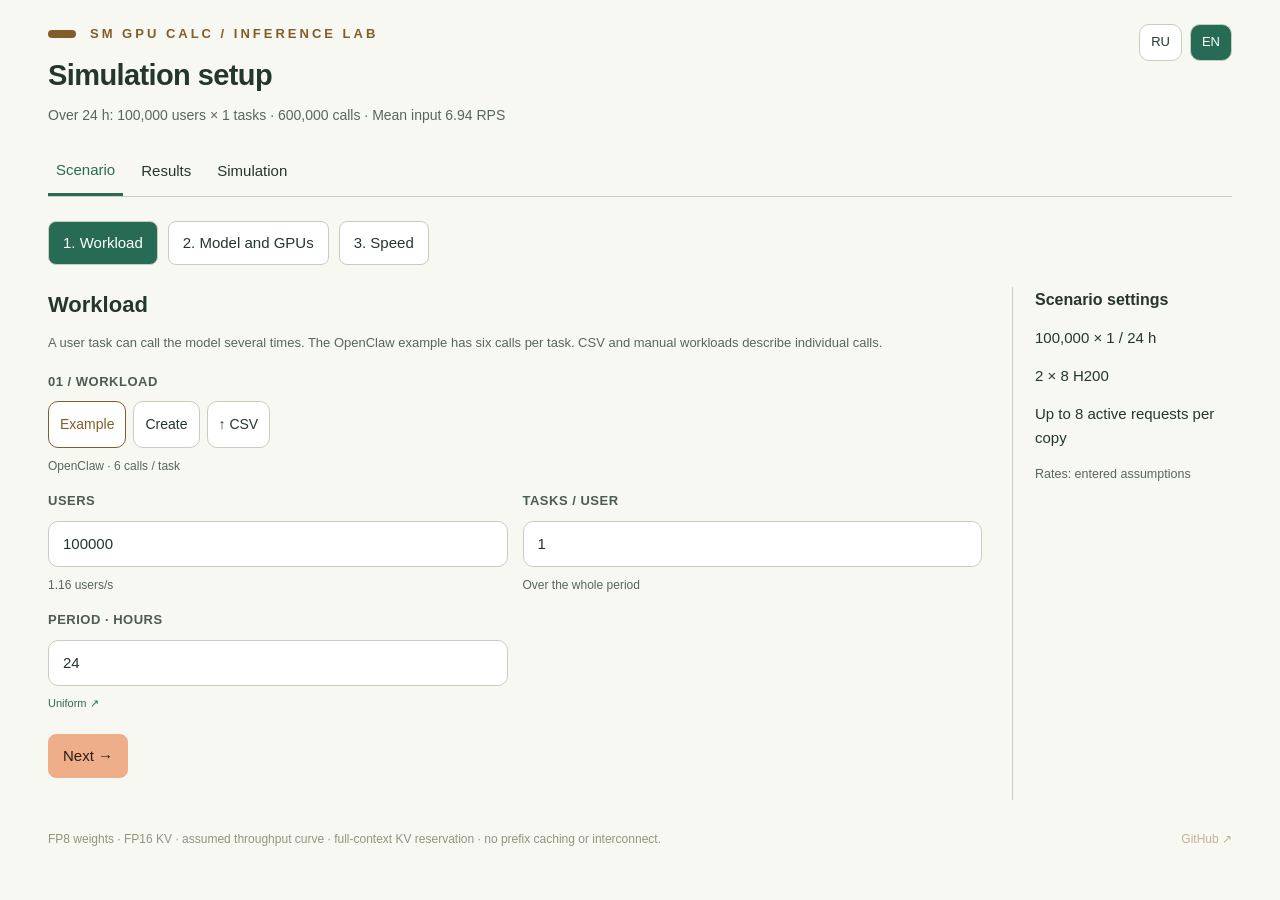
==== commit 18c0c705: "Ship light guided setup with live GPU simulation" ====
--- a/distr/index.html
+++ b/distr/index.html
@@ -1,6 +1,29 @@
 <!DOCTYPE html>
 <html lang="ru"><head><meta charset="utf-8"><meta name="viewport" content="width=device-width,initial-scale=1">
-<title>SM GPU Calc · Нагрузка → результат</title>
+<title>Калькулятор GPU для LLM: RPS, KV-кэш и стоимость — SM GPU Calc</title>
+<meta name="description" content="Бесплатный симулятор нагрузки LLM на GPU H200, B200 и B300. Оцените RPS, очередь, задержку первого токена, KV-кэш и стоимость инференса по своим допущениям.">
+<meta name="robots" content="index,follow,max-image-preview:large">
+<meta name="referrer" content="strict-origin">
+<meta name="theme-color" content="#f7f8f2">
+<link rel="canonical" href="https://mikhaylov.com/gpu-calc/">
+<meta property="og:type" content="website">
+<meta property="og:site_name" content="SM GPU Calc">
+<meta property="og:title" content="Калькулятор GPU для LLM: RPS, KV-кэш и стоимость — SM GPU Calc">
+<meta property="og:description" content="Бесплатный симулятор нагрузки LLM на GPU H200, B200 и B300. Оцените RPS, очередь, задержку первого токена, KV-кэш и стоимость инференса по своим допущениям.">
+<meta property="og:url" content="https://mikhaylov.com/gpu-calc/">
+<meta property="og:locale" content="ru_RU">
+<meta property="og:locale:alternate" content="en_US">
+<meta property="og:image" content="https://mikhaylov.com/gpu-calc/share-preview.png">
+<meta property="og:image:width" content="1920">
+<meta property="og:image:height" content="1080">
+<meta property="og:image:alt" content="SM GPU Calc: GPU replicas, KV memory, queue timeline and inference cost">
+<meta name="twitter:card" content="summary_large_image">
+<meta name="twitter:title" content="Калькулятор GPU для LLM: RPS, KV-кэш и стоимость — SM GPU Calc">
+<meta name="twitter:description" content="Бесплатный симулятор нагрузки LLM на GPU H200, B200 и B300. Оцените RPS, очередь, задержку первого токена, KV-кэш и стоимость инференса по своим допущениям.">
+<meta name="twitter:image" content="https://mikhaylov.com/gpu-calc/share-preview.png">
+<script type="application/ld+json">
+{"@context":"https://schema.org","@type":"WebApplication","name":"SM GPU Calc","url":"https://mikhaylov.com/gpu-calc/","description":"Бесплатный учебный симулятор нагрузки LLM на GPU: RPS, очередь, KV-кэш, задержки и стоимость инференса. Профили скоростей — допущения, не бенчмарки.","applicationCategory":"DeveloperApplication","operatingSystem":"Any","browserRequirements":"Requires JavaScript","inLanguage":["ru","en"],"isAccessibleForFree":true,"offers":{"@type":"Offer","price":"0","priceCurrency":"USD"}}
+</script>
 <style>
 :root{--cream:#f6eddc;--muted:#aaa99a;--coral:#ff926d;--mint:#a5ebd1;--amber:#f4c47b;--scale:1;color-scheme:dark}*{box-sizing:border-box}html,body{margin:0;width:100%;height:100%;overflow:hidden}body{background:#101512;color:var(--cream);font-family:Manrope,'Avenir Next',Arial,sans-serif}h1,h2,h3,p{margin:0}button,input,select{font:inherit}button,a,input,select{touch-action:manipulation}button,select,input{border:1px solid #8eaa7848;border-radius:10px;background:#1a211c;color:var(--cream);padding:10px 14px}button{cursor:pointer;font-weight:700}button:hover{border-color:var(--mint);background-color:#2b382e}button:disabled{opacity:.35;cursor:default}input[type=number],select{width:100%;min-width:0}input:focus-visible,select:focus-visible,button:focus-visible,a:focus-visible{outline:3px solid var(--mint);outline-offset:4px}a{color:var(--mint);text-decoration:none}small{color:var(--muted)}
 #stage{position:absolute;left:50%;top:50%;width:1920px;height:1080px;transform:translate(-50%,-50%) scale(var(--scale));overflow:hidden;background:radial-gradient(ellipse at 49% 60%,#b7914d16,transparent 52%),radial-gradient(ellipse at 90% 20%,#42896115,transparent 50%),#191e1a;isolation:isolate}#stage:before{content:'';position:absolute;inset:0;z-index:-1;background-image:linear-gradient(#b9c3ac08 1px,transparent 1px),linear-gradient(90deg,#b9c3ac08 1px,transparent 1px);background-size:40px 40px}
@@ -25,14 +48,33 @@
 .replica.unavailable{opacity:.5}.replica-footer{height:38px;padding-top:6px;font-size:10px;line-height:14px;color:var(--muted);font-variant-numeric:tabular-nums}
 .replica-footer[hidden]{display:none}.pool-summary{display:flex;justify-content:space-between;gap:10px}.pool-summary strong{color:var(--mint);font-weight:500}.pool-key{display:flex;align-items:center;gap:10px;font-size:9px}.pool-key .prefill{color:var(--amber)}.pool-key .decode{color:var(--mint)}.pool-key .idle{color:var(--muted)}.pool-pages{margin-left:auto;display:flex;align-items:center;gap:6px}.pool-pages[hidden]{display:none}.pool-pages button{padding:0 6px;font-size:12px;border-radius:4px;line-height:17px}
 .hour-grid{display:grid;grid-template-columns:repeat(6,1fr);gap:9px;margin-top:18px}.hour-grid[hidden]{display:none}.hour-grid label{font-size:10px;color:var(--muted)}.hour-grid input{width:100%;font-size:13px;padding:7px;margin-top:3px}.profile-settings{display:grid;grid-template-columns:1fr 1fr;gap:20px;margin-top:20px}.profile-settings label{display:block;font-size:12px;margin-bottom:8px}.profile-settings select,.profile-settings input{width:100%}#profile-dialog{width:860px}#profile-dialog .hour-note{font-size:12px;line-height:1.5}#status{line-height:16px}#profile-help{font-size:11px;white-space:nowrap}
+/* Responsive guided shell around the deterministic simulator. */
+:root{--cream:#25362c;--muted:#59665b;--coral:#dfa17c;--mint:#286b54;--amber:#835d29;color-scheme:light}
+html,body{height:auto;min-height:100%;overflow:auto}body{background:#f7f8f2;font-size:15px;line-height:1.6}
+[hidden]{display:none!important}button,select,input{background:#fff;color:var(--cream);border-color:#c6cfbf;font-size:15px}button{font-weight:500}button:hover{background:#e5eedf}a{color:var(--mint)}
+.wizard-app{max-width:1240px;margin:auto;padding:24px 28px}header{position:relative;inset:auto;padding:0 0 20px}h1{font-size:29px;font-weight:600;margin-top:12px;letter-spacing:-.6px}.eyebrow:before{box-shadow:none}.subtitle{font-size:14px;max-width:760px}.topnav{top:0;right:0}.badge{display:none}.topnav .active{background:var(--mint);color:#fff}.topnav button{font-size:13px;padding:7px 11px}
+.app-nav,.step-nav,.wizard-actions,.lesson-tabs{display:flex;gap:10px;flex-wrap:wrap}.app-nav{border-bottom:1px solid #c6cfbf;margin:0 0 24px}.app-nav button{border:0;border-radius:0;padding:11px 8px;background:transparent}.app-nav [aria-current=page]{border-bottom:3px solid var(--mint);color:var(--mint)}.step-nav{margin-bottom:22px}.step-nav [aria-current=step],.lesson-tabs [aria-pressed=true]{background:var(--mint);color:#fff}.wizard-button{padding:9px 14px;border-radius:8px}
+.setup-grid{display:grid;grid-template-columns:minmax(0,1fr) 220px;gap:30px}.wizard-summary{border-left:1px solid #c6cfbf;padding-left:22px}.wizard-summary h3{font-size:16px}.wizard-summary p{margin-top:14px}.wizard-summary small{display:block;margin-top:14px}.wizard-help{color:var(--muted);font-size:13px;margin:10px 0 18px;line-height:1.65}.wizard-step h2{font-size:22px;font-weight:600}.wizard-step .control{margin:14px 0;max-width:650px}.wizard-step .control label{font-size:13px;letter-spacing:.5px}.wizard-step input,.wizard-step select{max-width:650px}.wizard-actions{margin:22px 0}.wizard-actions button:last-child,.wizard-review #run{background:#eeae89;color:#2b1d16;border-color:#eeae89}
+#drop-zone{position:static;display:grid;grid-template-columns:repeat(2,minmax(0,1fr));gap:15px;background:none;border:0;padding:0}.controls small{white-space:normal}.controls .control{margin:0}.controls .control:first-child{grid-column:1/-1}.source-actions{flex-wrap:wrap}.source-actions button{font-size:14px}.wizard-details{margin:20px 0;border-top:1px solid #c6cfbf;padding-top:12px}.wizard-details summary{cursor:pointer;color:var(--mint)}.wizard-details .control{max-width:none}.memory-note{width:100%;font-size:14px;background:#edf3e5;color:var(--mint);border:1px solid #c6cfbf}.memory-note.bad{color:#9e3627;background:#fff1e9}
+.lesson-tabs{margin:16px 0}.lesson-diagram{display:grid;grid-template-columns:repeat(2,minmax(0,1fr));gap:12px}.lesson-copy{background:#edf1e6;border-radius:10px;padding:14px;min-width:0}.lesson-copy h3{font-size:14px}.lesson-chips{display:grid;grid-template-columns:repeat(8,minmax(0,1fr));gap:4px;margin-top:12px}.lesson-chip{text-align:center;min-width:0}.lesson-tank{height:60px;background:#dbe5d4;display:flex;align-items:end;border-radius:4px;overflow:hidden}.lesson-weight{width:100%;background:#e8a17b}.lesson-diagram>p{grid-column:1/-1}.speed-example h3{font-size:16px;margin-top:20px}.speed-example>p{margin:12px 0}.speed-durations{display:flex;flex-wrap:wrap;gap:10px;margin-top:12px}.speed-durations p{padding:14px;background:#e2ece0;border-radius:8px}
+.wizard-review .capacity{grid-template-columns:repeat(4,minmax(0,1fr));background:#edf1e6;border-color:#c6cfbf;padding:18px;gap:20px}.capacity small{font-size:12px}.capacity strong{font-size:17px}.capacity .detail{font-size:12px}.capacity .textbutton{font-size:12px}.wizard-review .results{position:static;display:grid;grid-template-columns:repeat(3,minmax(0,1fr));gap:18px;margin:28px 0;padding:0;border:0}.results .fact{border:0;padding:0}.results h2{font-size:13px}.results .total{font-size:30px}.results small{font-size:12px}.wizard-review .compare{position:static;display:flex;flex-wrap:wrap;gap:12px;padding:16px 0}.compare button{font-size:14px}.compare p{font-size:13px}.wizard-review>.control{max-width:500px;gap:15px}.under-actions{flex-wrap:wrap}.under-actions .textbutton{font-size:13px}
+#status{position:static;margin:12px 0 24px;font-size:13px;color:var(--muted);line-height:1.6}#status.error{color:#9e3627}.edition{position:static;display:flex;gap:20px;justify-content:space-between;margin-top:30px;font-size:12px}.wizard-reason{margin:16px 0;padding:14px;border-left:3px solid #b18b38;background:#f4f0df}.scene-viewport{position:relative;width:100%;overflow:hidden}#stage{position:absolute;left:0;top:0;width:1920px;height:500px;transform-origin:0 0;background:#f7f8f2}#stage:before{background-image:linear-gradient(#83966d0b 1px,transparent 1px),linear-gradient(90deg,#83966d0b 1px,transparent 1px)}#stage .flow{top:20px}#stage .timeline{top:300px}#stage .flow-side{background:#edf1e6;border-color:#c6cfbf}#stage .replica{background:linear-gradient(115deg,#e5edda,#d5e1cb);box-shadow:4px 5px #becdb2;border-color:#adbd9d}#stage .replica h3{color:var(--cream)}#stage .replica .rack-type{color:var(--cream)}#stage .replica .phase{color:var(--mint)}#stage .replica.prefill .phase{color:var(--amber)}#stage .replicas.matrix .replica.prefill{background:#ede7cf}#stage .replicas.matrix .replica.decode{background:#dcebdd}#stage .mini-gpu{background:#c8d5bb}#stage .kv-meter{background:#c4d3b8}#stage .kv-meter span{background:#69ac91}.replica-footer{color:var(--muted)}
+dialog{background:#f7f8f2;color:var(--cream);border-color:#b9c6ad}dialog::backdrop{background:#28362988}.modal{width:min(820px,94vw);max-height:90vh;overflow:auto;transform:translate(-50%,-50%)}.modal .form-grid{gap:16px}.modal p{font-size:14px}.modal code{color:#75551c}#rack-dialog{background:#f7f8f2}.rack-sum article{background:#edf1e6;border-color:#c6cfbf}.gpu-card{background:linear-gradient(110deg,#e0e9d3,#cbd8bb);box-shadow:inset 0 2px #fafff0,5px 7px #a7b899}.gpu-card small{color:#4e5f43}.tank{background:#e1e8d8;border-color:#b5c2a6}.tank .free{background:repeating-linear-gradient(135deg,#e6eddd 0 8px,#d8e2cd 8px 9px);color:#315e45}.tank .free small,.tank .free strong{color:#315e45}.tank .kv{background:#69ac91}.tank .reserved{background:#b2bda3}.rack-legend{color:var(--muted)}.hour-grid label{font-size:12px}
+@media(max-width:760px){.wizard-app{padding:18px 16px}.setup-grid{grid-template-columns:1fr}.wizard-summary{border-left:0;border-top:1px solid #c6cfbf;padding:18px 0}.wizard-review .capacity{grid-template-columns:repeat(2,minmax(0,1fr))}.wizard-review .results{grid-template-columns:repeat(2,minmax(0,1fr))}h1{font-size:25px;padding-right:95px}.subtitle{padding-right:0}.topnav{top:0}.lesson-diagram{grid-template-columns:1fr}.lesson-chips{grid-template-columns:repeat(4,minmax(0,1fr))}.modal .form-grid,.profile-settings{grid-template-columns:1fr}.hour-grid{grid-template-columns:repeat(3,minmax(0,1fr))}}
+@media(max-width:420px){#drop-zone{grid-template-columns:1fr}.wizard-review .capacity,.wizard-review .results{grid-template-columns:1fr}input,select,button{min-height:42px;font-size:16px}.edition{flex-wrap:wrap}.topnav button{min-height:36px}.app-nav{gap:4px}}
+
+
+.control label,.small-label{color:#4d5d4d}.slot-meter{display:block;height:5px;background:#dce5d4;border-radius:3px;overflow:hidden;margin-top:5px}.slot-meter span{display:block;height:100%;background:#bb9543}.replicas.matrix .slot-meter{display:none}
+#setup-step-1{display:grid;grid-template-columns:repeat(2,minmax(0,1fr));column-gap:20px}#setup-step-1>h2,#setup-step-1>p,#setup-step-1>details,#setup-step-1>.memory-note,#setup-step-1>.control:has(#model){grid-column:1/-1}.flow-side{box-shadow:0 5px 10px #63724c20}.replica .mini-gpus i{background:#d2ddc5;border-color:#adbd99}
+@media(max-width:760px){#setup-step-1{grid-template-columns:1fr}}
 </style></head><body><main id="stage">
-<header><p class="eyebrow">SM GPU CALC / INFERENCE LAB</p><h1 data-i18n="headline"></h1><p class="subtitle" data-i18n="subtitle"></p><nav class="topnav" aria-label="Language"><span class="badge" data-i18n="mode"></span><button id="lang-ru">RU</button><button id="lang-en">EN</button></nav></header>
+<header><p class="eyebrow">SM GPU CALC / INFERENCE LAB</p><h1 data-i18n="headline">Настройка симуляции</h1><p class="subtitle" data-i18n="subtitle">Задайте нагрузку, оборудование и скорость обработки запросов.</p><nav class="topnav" aria-label="Language"><span class="badge" data-i18n="mode"></span><button id="lang-ru">RU</button><button id="lang-en">EN</button></nav></header>
 <section class="controls" id="drop-zone" aria-label="Scenario">
 <div class="control"><label data-i18n="workload"></label><div class="source-actions"><button id="demo" data-i18n="demo"></button><button id="manual" data-i18n="manual"></button><button id="choose-file">↑ CSV</button></div><small id="file-name"></small><input type="file" id="csv-file" accept=".csv,text/csv" hidden></div>
 <div class="control"><label for="users" data-i18n="usersLabel"></label><input id="users" type="number" min="1" max="10000000" step="1" value="100000"><small id="users-hint"></small></div>
 <div class="control"><label for="tasksPerUser" data-i18n="tasksLabel"></label><input id="tasksPerUser" type="number" min="1" max="100" step="1" value="1"><small data-i18n="tasksHint"></small></div><div class="control"><label for="periodHours" data-i18n="periodLabel"></label><input id="periodHours" type="number" min="0.0000002777777778" max="168" step="any" value="24"><button class="textbutton" id="profile-help"></button></div>
 <div class="control"><label for="model" data-i18n="model"></label><select id="model"><option value="glm53">GLM-5.3 · 750 GB</option><option value="flash" selected>GLM-5.3-Flash · 320 GB</option><option value="qwenflash">Qwen3.8-Flash-Next · 125 GB</option></select><small data-i18n="modelHint"></small></div>
-<div class="control"><label for="gpu" data-i18n="gpu"></label><select id="gpu"><option value="H200">H200 · 141 GB</option><option value="B200">B200 · 192 GB</option></select><small data-i18n="gpuHint"></small></div>
+<div class="control"><label for="gpu" data-i18n="gpu"></label><select id="gpu"><option value="H200">H200 · 141 GB</option><option value="B200">B200 · 192 GB</option><option value="B300">B300 · 288 GB</option></select><small id="gpu-hint" data-i18n="gpuHint"></small></div>
 <div class="control"><label for="replicas" data-i18n="replicas"></label><input id="replicas" type="number" min="1" max="64" step="1" value="2"><small data-i18n="replicaHint"></small></div>
 <div class="control"><button class="run" id="run" data-i18n="run"></button><div class="under-actions"><button class="textbutton" id="csv-help" data-i18n="format"></button><button class="textbutton" id="open-scenario" data-i18n="open"></button></div><input type="file" id="scenario-file" accept=".json,application/json" hidden></div>
 </section>
@@ -50,7 +92,7 @@
 <div class="replica-section"><div class="replica-heading"><span data-i18n="pool"></span><span id="pool-count"></span></div><div id="replica-cards" class="replicas"></div><div id="replica-footer" class="replica-footer" hidden><div class="pool-summary"><span id="pool-activity"></span><strong id="pool-kv"></strong></div><div class="pool-key"><span class="prefill">● Prefill</span><span class="decode">● Decode</span><span class="idle" data-i18n="poolIdle"></span><span data-i18n="poolMeter"></span><span id="pool-pages" class="pool-pages"><button id="pool-prev" type="button">‹</button><span id="pool-page"></span><button id="pool-next" type="button">›</button></span></div></div></div><span class="arrow" aria-hidden="true">→</span>
 <article class="flow-side out"><p class="step">04 / OUTPUT</p><h2 data-i18n="completed"></h2><p class="val" id="done-now">—</p><small data-i18n="completedNow"></small></article>
 </section>
-<section class="timeline"><button class="play" id="play"></button><div class="timeline-track"><div class="timeline-meta"><span data-i18n="timeline"></span><span id="timeline-end"></span></div><svg id="queue-chart" viewBox="0 0 1200 40" preserveAspectRatio="none" aria-hidden="true"><path id="queue-path" fill="#f4c47b16" stroke="#f4c47b88" stroke-width="1.5"></path><line id="cursor" y1="0" y2="40" stroke="#a5ebd1" stroke-width="2"></line></svg><input id="time" type="range" min="0" max="1000" step="1" value="0" aria-label="Simulation time"></div><div class="timeline-right"><output id="time-label">0.00 s</output><select id="speed" aria-label="Playback speed"><option value="1">1×</option><option value="5" selected>5×</option><option value="20">20×</option><option value="100">100×</option></select></div></section>
+<section class="timeline"><button class="play" id="play"></button><div class="timeline-track"><div class="timeline-meta"><span data-i18n="timeline"></span><span id="timeline-end"></span></div><svg id="queue-chart" viewBox="0 0 1200 40" preserveAspectRatio="none" aria-hidden="true"><path id="queue-path" fill="#c7a04b35" stroke="#9b7734" stroke-width="1.5"></path><line id="cursor" y1="0" y2="40" stroke="#a5ebd1" stroke-width="2"></line></svg><input id="time" type="range" min="0" max="1000" step="1" value="0" aria-label="Simulation time"></div><div class="timeline-right"><output id="time-label">0.00 s</output><select id="speed" aria-label="Playback speed"><option value="1">1×</option><option value="5" selected>5×</option><option value="20">20×</option><option value="100">100×</option></select></div></section>
 <section class="results"><article class="fact"><h2 data-i18n="duration"></h2><output class="total" id="duration">—</output><small data-i18n="fullRun"></small></article><article class="fact"><h2 data-i18n="peak"></h2><output class="total" id="peak">—</output><small data-i18n="requests"></small></article><article class="fact"><h2>TTFT p95</h2><output class="total" id="p95">—</output><small data-i18n="ttftHint"></small></article><article class="fact"><h2 data-i18n="totalCost"></h2><output class="total" id="total-cost">—</output><small data-i18n="rental"></small></article><article class="fact"><h2 data-i18n="costPer"></h2><output class="total" id="cost-per">—</output><small data-i18n="completedOnly"></small></article></section>
 <section class="compare"><button id="pin" data-i18n="pin"></button><p id="comparison"></p><button id="export-csv" data-i18n="export"></button><button id="save" data-i18n="save"></button></section>
 <footer class="edition"><span data-i18n="limits"></span><a href="https://github.com/bzSega/sm-gpu-calc">GitHub ↗</a></footer>
@@ -60,12 +102,12 @@
 <dialog class="modal" id="profile-dialog" aria-labelledby="profile-title"><h2 id="profile-title" data-i18n="profileTitle"></h2><p data-i18n="profileExplanation"></p><div class="profile-settings"><div><label for="arrival-profile" data-i18n="profileLabel"></label><select id="arrival-profile"><option value="uniform" data-i18n="uniform"></option><option value="hourly" data-i18n="hourly"></option></select></div><div><label for="windowMinutes" data-i18n="windowLabel"></label><input id="windowMinutes" type="number" min="1" max="60" step="any" value="15"></div></div><div id="hour-grid" class="hour-grid"></div><p class="hour-note" data-i18n="profileNote"></p><p id="profile-error" class="error"></p><div class="buttons"><button data-close="profile-dialog" data-i18n="cancel"></button><button class="run" id="apply-profile" data-i18n="apply"></button></div></dialog>
 <dialog class="modal" id="manual-dialog" aria-labelledby="manual-title"><h2 id="manual-title" data-i18n="manualTitle"></h2><p data-i18n="manualHint"></p><div class="form-grid"><div class="control"><label for="request-count" data-i18n="count"></label><input id="request-count" type="number" min="1" max="10000" value="24"></div><div class="control"><label for="rps">RPS</label><input id="rps" type="number" min="0.001" max="10000" step="any" value="5"></div><div class="control"><label for="input-tokens" data-i18n="inputTokens"></label><input id="input-tokens" type="number" min="0" max="1000000000" value="1000"></div><div class="control"><label for="output-tokens" data-i18n="outputTokens"></label><input id="output-tokens" type="number" min="1" max="1000000000" value="100"></div></div><p class="error" id="manual-error"></p><div class="buttons"><button data-close="manual-dialog" data-i18n="cancel"></button><button class="run" id="apply-manual" data-i18n="apply"></button></div></dialog>
 <dialog class="modal" id="help-dialog" aria-labelledby="help-title"><h2 id="help-title" data-i18n="csvTitle"></h2><p data-i18n="csvHint"></p><code>request_id,arrival_ms,input_tokens,output_tokens<br>r1,0,1000,100<br>r2,200,500,80</code><p data-i18n="csvLimits"></p><div class="buttons"><button id="sample" data-i18n="sample"></button><button data-close="help-dialog" data-i18n="back"></button></div></dialog>
-</main><script src="sim-core.js?v=619d2ecc212be02a"></script><script src="scenario-core.js?v=5167c25909a4356f"></script><script>
+</main><noscript><section style="position:fixed;inset:0;z-index:10;overflow:auto;background:#191e1a;padding:10vh 8vw;color:#f6eddc;font:18px/1.6 Arial,sans-serif"><h2>SM GPU Calc — калькулятор нагрузки LLM / LLM workload calculator</h2><p>Оцените RPS, очередь, KV-кэш, задержки и стоимость инференса на H200, B200 и B300. Скорости — учебные допущения, не бенчмарки. Включите JavaScript для интерактивной симуляции; файлы обрабатываются локально в браузере.</p><p lang="en">Explore RPS, queues, KV memory, latency and inference cost. Rates are educational assumptions, not benchmarks. Enable JavaScript to run the simulator; uploaded files are processed locally in your browser.</p><a href="https://github.com/bzSega/sm-gpu-calc">Documentation / Документация</a></section></noscript><script src="sim-core.js?v=619d2ecc212be02a"></script><script src="scenario-core.js?v=0268438648eba15b"></script><script>
 'use strict';
 const $=id=>document.getElementById(id), S=ScenarioCore;
 const COPY={
-ru:{headline:'От нагрузки — <span>к своему GPU-пулу</span>',subtitle:'Задайте поток запросов. Найдите очередь. Раскройте реплику до отдельной карты.',mode:'УЧЕБНАЯ FIFO-СИМУЛЯЦИЯ',workload:'01 / НАГРУЗКА',demo:'Пример',manual:'Задать',model:'02 / МОДЕЛЬ · FP8',modelHint:'Сценарные параметры, не спецификации',gpu:'03 / ОБОРУДОВАНИЕ',gpuHint:'Скорости ниже — ваши допущения',replicas:'РЕПЛИКИ',replicaHint:'1–64 копий',run:'Рассчитать →',format:'Формат CSV',open:'Открыть сценарий',cards:'GPU / РЕПЛИКА',prefillRate:'PREFILL · ТОК/С / РЕПЛИКА',decodeRate:'DECODE · ТОК/С / РЕПЛИКА',price:'АРЕНДА · $ / GPU / ЧАС',reserve:'РЕЗЕРВ ПАМЯТИ · %',load:'Нагрузка',queue:'Очередь',queueNow:'ожидают в выбранный момент',pool:'03 / ПУЛ РЕПЛИК',completed:'Готово',completedNow:'запросов завершено к этому моменту',timeline:'ОЧЕРЕДЬ ВО ВРЕМЕНИ · ПОТЯНИТЕ ПОЛЗУНОК',duration:'Длительность прогона',fullRun:'Итог · включая обработку хвоста',peak:'Пиковая очередь',requests:'запросов за весь прогон',ttftHint:'ожидание + prefill + первый токен',totalCost:'Аренда за весь прогон',rental:'Все карты, включая простой',costPer:'Стоимость / запрос',completedOnly:'По всем завершённым запросам',pin:'＋ Запомнить вариант A',export:'↓ Результаты CSV',save:'↓ Сценарий JSON',limits:'FP8-веса · FP16 KV · равномерные шарды · 1 запрос на реплику · без batching и interconnect. Память и скорости — оценка, не бенчмарк.',inside:'ВНУТРИ РЕПЛИКИ / ПАМЯТЬ',back:'← Назад',manualTitle:'Задать нагрузку',manualHint:'Равномерный внешний поток. Один ряд — один запрос. Это синтетический сценарий, без зависимостей между вызовами.',count:'ЧИСЛО ЗАПРОСОВ',inputTokens:'ВХОДНЫЕ ТОКЕНЫ',outputTokens:'ВЫХОДНЫЕ ТОКЕНЫ',cancel:'Отмена',apply:'Применить →',csvTitle:'Нагрузка из CSV',csvHint:'Одна строка — один вызов модели. arrival_ms — поступление в миллисекундах от начала сценария. Файл обрабатывается только в браузере.',csvLimits:'1–10 000 запросов, до 2 МБ. Уникальные ID, целые числа ≥ 0, выход ≥ 1. Разделитель — запятая; кавычки не поддерживаются. Метаданные сохраняются, но depends_on и model_profile_id не меняют исполнение: один профиль, заданный внешний поток.',sample:'↓ Скачать пример',play:'▶ Смотреть',pause:'Ⅱ Пауза',idle:'Ожидание',prefill:'Prefill · вход',decode:'Decode · ответ',replica:'Реплика',openRack:'Раскрыть карты ↗',ready:'Расчёт готов. Схема показывает выбранный момент; итоговые метрики ниже — весь прогон.',pending:'Параметры изменены. Нажмите «Рассчитать». Скорости заданы на реплику и не масштабируются автоматически с числом карт.',invalid:'Ошибка импорта: проверьте формат, значения и версию сценария. Предыдущий вход сохранён; повторите выбор файла.',configError:'Проверьте настройки: 1–64 реплик, 1–16 карт, положительные скорости, цена ≥ 0, резерв 0–50%.',noFit:'Размещение невозможно: веса, резерв и KV одного запроса должны помещаться; контекст — в лимите модели.',loading:'Чтение файла…',fits:'Память проходит проверку',free:'свободно',memory:'Память',weights:'Веса FP8',kv:'KV одного запроса',reserved:'Резерв среды',available:'Свободно',shard:'Шард',gb:'ГБ',sec:'с',from:'из',arrived:'поступило',demoName:'OpenClaw · 3 пользователя × 6 вызовов',demoDetails:'Москва → Нижний Новгород: повтор живого прогона. Пользователи стартуют через 5 с; интервалы вызовов сохранены. Токены по вызовам реконструированы по реальному итогу. Расписание фиксировано: зависимости операций пока не исполняются.',manualName:'Ручная нагрузка · синтетика',compareHint:'Запомните результат, измените конфигурацию и сравните на той же нагрузке.',baseline:'Вариант A',current:'Сейчас',compareWait:'Вариант A сохранён. Рассчитайте новую конфигурацию.',demoStatus:'OpenClaw: на пользователя 28 200 входных / 2 400 выходных токенов. Разбивка по вызовам реконструирована. Воспроизведение на паузе.',rackExplanation:'Одна модель разделена между картами. Каждый блок — часть общих весов, а не отдельная копия. KV оценён по полному input + output выбранного запроса; при prefill это резерв, а не измерение реально занятой памяти.',rackIdle:'Нет активного запроса. Показан запас под самый длинный запрос нагрузки.',rackBound:'Проверка до запуска: самый длинный запрос + веса + резерв. Она не учитывает неравномерное шардирование и реальные накладные расходы.',saved:'Сценарий содержит вход, настройки и версии для повторного запуска.',sampleSize:'запросов',errorManual:'Введите целые количества токенов и запросов; RPS должен быть от 0,001 до 10 000.',newInput:'Новая нагрузка · вариант A сброшен.',timeLabel:'Время симуляции',speedLabel:'Скорость воспроизведения'},
-en:{headline:'From workload — <span>to your GPU pool</span>',subtitle:'Set the request flow. Find the queue. Open a replica down to a single card.',mode:'EDUCATIONAL FIFO SIMULATION',workload:'01 / WORKLOAD',demo:'Example',manual:'Create',model:'02 / MODEL · FP8',modelHint:'Illustrative profiles, not specifications',gpu:'03 / HARDWARE',gpuHint:'Rates below are your assumptions',replicas:'REPLICAS',replicaHint:'1–64 copies',run:'Calculate →',format:'CSV format',open:'Open scenario',cards:'GPU / REPLICA',prefillRate:'PREFILL · TOK/S / REPLICA',decodeRate:'DECODE · TOK/S / REPLICA',price:'RENTAL · $ / GPU / HOUR',reserve:'MEMORY RESERVE · %',load:'Workload',queue:'Queue',queueNow:'waiting at the selected instant',pool:'03 / REPLICA POOL',completed:'Completed',completedNow:'requests completed by this instant',timeline:'QUEUE OVER TIME · DRAG TO EXPLORE',duration:'Run duration',fullRun:'Total · including queue drain',peak:'Peak queue',requests:'requests over the entire run',ttftHint:'wait + prefill + first token',totalCost:'Rental for entire run',rental:'All cards, including idle time',costPer:'Cost / request',completedOnly:'Across all completed requests',pin:'＋ Remember variant A',export:'↓ Results CSV',save:'↓ Scenario JSON',limits:'FP8 weights · FP16 KV · equal shards · 1 request per replica · no batching or interconnect. Memory and rates are estimates, not benchmarks.',inside:'INSIDE A REPLICA / MEMORY',back:'← Back',manualTitle:'Create a workload',manualHint:'An evenly spaced open-loop flow. One row is one request. Synthetic input; no dependencies between calls.',count:'REQUEST COUNT',inputTokens:'INPUT TOKENS',outputTokens:'OUTPUT TOKENS',cancel:'Cancel',apply:'Apply →',csvTitle:'Workload from CSV',csvHint:'One row per model call. arrival_ms is arrival in milliseconds from the scenario origin. Files are processed only in your browser.',csvLimits:'1–10,000 requests, up to 2 MB. Unique IDs, integers ≥ 0, output ≥ 1. Comma-separated; quoted fields are not supported. Metadata is preserved but depends_on and model_profile_id do not affect execution: one profile, fixed external arrivals.',sample:'↓ Download example',play:'▶ Play',pause:'Ⅱ Pause',idle:'Idle',prefill:'Prefill · input',decode:'Decode · output',replica:'Replica',openRack:'Explore cards ↗',ready:'Run calculated. The diagram shows the selected instant; metrics below cover the full run.',pending:'Settings changed. Click Calculate. Rates are per replica and do not scale automatically with card count.',invalid:'Import error: check format, values and scenario version. Previous input retained; select the file again.',configError:'Check settings: 1–64 replicas, 1–16 cards, positive rates, price ≥ 0, reserve 0–50%.',noFit:'Placement impossible: weights, reserve and one request’s KV must fit; context must be within the model limit.',loading:'Reading file…',fits:'Memory check passed',free:'free',memory:'Memory',weights:'FP8 weights',kv:'One request’s KV',reserved:'Runtime reserve',available:'Available',shard:'Shard',gb:'GB',sec:'s',from:'of',arrived:'arrived',demoName:'OpenClaw · 3 users × 6 calls',demoDetails:'Moscow → Nizhny Novgorod live-run replay. Users start 5 s apart; call intervals are preserved. Per-call tokens are reconstructed from measured totals. Fixed arrivals: operation dependencies are not executed.',manualName:'Manual workload · synthetic',compareHint:'Remember a result, change configuration and compare on the same workload.',baseline:'Variant A',current:'Current',compareWait:'Variant A saved. Calculate another configuration.',demoStatus:'OpenClaw: 28,200 input / 2,400 output tokens per user. Per-call allocation is reconstructed. Playback is paused.',rackExplanation:'One model is sharded across the cards. Each block holds part of the weights, not a separate copy. KV uses the full input + output of the selected request; during prefill it represents reservation, not measured memory use.',rackIdle:'No active request. Showing capacity reserved for the longest request.',rackBound:'Preflight: longest request + weights + reserve. Uneven sharding and actual runtime overheads are not modeled.',saved:'Scenario includes workload, settings and versions for replay.',sampleSize:'requests',errorManual:'Use integer request/token counts; RPS must be between 0.001 and 10,000.',newInput:'New workload · variant A reset.',timeLabel:'Simulation time',speedLabel:'Playback speed'}
+ru:{headline:'Настройка симуляции',subtitle:'Задайте нагрузку, оборудование и скорость обработки запросов.',mode:'УЧЕБНАЯ FIFO-СИМУЛЯЦИЯ',workload:'01 / НАГРУЗКА',demo:'Пример',manual:'Задать',model:'02 / МОДЕЛЬ · FP8',modelHint:'Сценарные параметры, не спецификации',gpu:'03 / ОБОРУДОВАНИЕ',gpuHint:'Скорости ниже — ваши допущения',gpuInitialHint:'Стартовые скорости/цена — от B200',gpuMemorySource:'Память: NVIDIA DGX B300 User Guide; проверено',replicas:'РЕПЛИКИ',replicaHint:'1–64 копий',run:'Рассчитать →',format:'Формат CSV',open:'Открыть сценарий',cards:'GPU / РЕПЛИКА',prefillRate:'PREFILL · ТОК/С / РЕПЛИКА',decodeRate:'DECODE · ТОК/С / РЕПЛИКА',price:'АРЕНДА · $ / GPU / ЧАС',reserve:'РЕЗЕРВ ПАМЯТИ · %',load:'Нагрузка',queue:'Очередь',queueNow:'ожидают в выбранный момент',pool:'03 / ПУЛ РЕПЛИК',completed:'Готово',completedNow:'запросов завершено к этому моменту',timeline:'ОЧЕРЕДЬ ВО ВРЕМЕНИ · ПОТЯНИТЕ ПОЛЗУНОК',duration:'Длительность прогона',fullRun:'Итог · включая обработку хвоста',peak:'Пиковая очередь',requests:'запросов за весь прогон',ttftHint:'ожидание + prefill + первый токен',totalCost:'Аренда за весь прогон',rental:'Все карты, включая простой',costPer:'Стоимость / запрос',completedOnly:'По всем завершённым запросам',pin:'＋ Запомнить вариант A',export:'↓ Результаты CSV',save:'↓ Сценарий JSON',limits:'FP8-веса · FP16 KV · равномерные шарды · 1 запрос на реплику · без batching и interconnect. Память и скорости — оценка, не бенчмарк.',inside:'ВНУТРИ РЕПЛИКИ / ПАМЯТЬ',back:'← Назад',manualTitle:'Задать нагрузку',manualHint:'Равномерный внешний поток. Один ряд — один запрос. Это синтетический сценарий, без зависимостей между вызовами.',count:'ЧИСЛО ЗАПРОСОВ',inputTokens:'ВХОДНЫЕ ТОКЕНЫ',outputTokens:'ВЫХОДНЫЕ ТОКЕНЫ',cancel:'Отмена',apply:'Применить →',csvTitle:'Нагрузка из CSV',csvHint:'Одна строка — один вызов модели. arrival_ms — поступление в миллисекундах от начала сценария. Файл обрабатывается только в браузере.',csvLimits:'1–10 000 запросов, до 2 МБ. Уникальные ID, целые числа ≥ 0, выход ≥ 1. Разделитель — запятая; кавычки не поддерживаются. Метаданные сохраняются, но depends_on и model_profile_id не меняют исполнение: один профиль, заданный внешний поток.',sample:'↓ Скачать пример',play:'▶ Смотреть',pause:'Ⅱ Пауза',idle:'Ожидание',prefill:'Prefill · вход',decode:'Decode · ответ',replica:'Реплика',openRack:'Раскрыть карты ↗',ready:'Расчёт готов. Схема показывает выбранный момент; итоговые метрики ниже — весь прогон.',pending:'Параметры изменены. Нажмите «Рассчитать». Скорости заданы на реплику и не масштабируются автоматически с числом карт.',invalid:'Ошибка импорта: проверьте формат, значения и версию сценария. Предыдущий вход сохранён; повторите выбор файла.',configError:'Проверьте настройки: 1–64 реплик, 1–16 карт, положительные скорости, цена ≥ 0, резерв 0–50%.',noFit:'Размещение невозможно: веса, резерв и KV одного запроса должны помещаться; контекст — в лимите модели.',loading:'Чтение файла…',fits:'Память проходит проверку',free:'свободно',memory:'Память',weights:'Веса FP8',kv:'KV одного запроса',reserved:'Резерв среды',available:'Свободно',shard:'Шард',gb:'ГБ',sec:'с',from:'из',arrived:'поступило',demoName:'OpenClaw · 3 пользователя × 6 вызовов',demoDetails:'Москва → Нижний Новгород: повтор живого прогона. Пользователи стартуют через 5 с; интервалы вызовов сохранены. Токены по вызовам реконструированы по реальному итогу. Расписание фиксировано: зависимости операций пока не исполняются.',manualName:'Ручная нагрузка · синтетика',compareHint:'Запомните результат, измените конфигурацию и сравните на той же нагрузке.',baseline:'Вариант A',current:'Сейчас',compareWait:'Вариант A сохранён. Рассчитайте новую конфигурацию.',demoStatus:'OpenClaw: на пользователя 28 200 входных / 2 400 выходных токенов. Разбивка по вызовам реконструирована. Воспроизведение на паузе.',rackExplanation:'Одна модель разделена между картами. Каждый блок — часть общих весов, а не отдельная копия. KV оценён по полному input + output выбранного запроса; при prefill это резерв, а не измерение реально занятой памяти.',rackIdle:'Нет активного запроса. Показан запас под самый длинный запрос нагрузки.',rackBound:'Проверка до запуска: самый длинный запрос + веса + резерв. Она не учитывает неравномерное шардирование и реальные накладные расходы.',saved:'Сценарий содержит вход, настройки и версии для повторного запуска.',sampleSize:'запросов',errorManual:'Введите целые количества токенов и запросов; RPS должен быть от 0,001 до 10 000.',newInput:'Новая нагрузка · вариант A сброшен.',timeLabel:'Время симуляции',speedLabel:'Скорость воспроизведения'},
+en:{headline:'Simulation setup',subtitle:'Set the request flow. Find the queue. Open a replica down to a single card.',mode:'EDUCATIONAL FIFO SIMULATION',workload:'01 / WORKLOAD',demo:'Example',manual:'Create',model:'02 / MODEL · FP8',modelHint:'Illustrative profiles, not specifications',gpu:'03 / HARDWARE',gpuHint:'Rates below are your assumptions',gpuInitialHint:'Initial rates/price copied from B200',gpuMemorySource:'Memory: NVIDIA DGX B300 User Guide; checked',replicas:'REPLICAS',replicaHint:'1–64 copies',run:'Calculate →',format:'CSV format',open:'Open scenario',cards:'GPU / REPLICA',prefillRate:'PREFILL · TOK/S / REPLICA',decodeRate:'DECODE · TOK/S / REPLICA',price:'RENTAL · $ / GPU / HOUR',reserve:'MEMORY RESERVE · %',load:'Workload',queue:'Queue',queueNow:'waiting at the selected instant',pool:'03 / REPLICA POOL',completed:'Completed',completedNow:'requests completed by this instant',timeline:'QUEUE OVER TIME · DRAG TO EXPLORE',duration:'Run duration',fullRun:'Total · including queue drain',peak:'Peak queue',requests:'requests over the entire run',ttftHint:'wait + prefill + first token',totalCost:'Rental for entire run',rental:'All cards, including idle time',costPer:'Cost / request',completedOnly:'Across all completed requests',pin:'＋ Remember variant A',export:'↓ Results CSV',save:'↓ Scenario JSON',limits:'FP8 weights · FP16 KV · equal shards · 1 request per replica · no batching or interconnect. Memory and rates are estimates, not benchmarks.',inside:'INSIDE A REPLICA / MEMORY',back:'← Back',manualTitle:'Create a workload',manualHint:'An evenly spaced open-loop flow. One row is one request. Synthetic input; no dependencies between calls.',count:'REQUEST COUNT',inputTokens:'INPUT TOKENS',outputTokens:'OUTPUT TOKENS',cancel:'Cancel',apply:'Apply →',csvTitle:'Workload from CSV',csvHint:'One row per model call. arrival_ms is arrival in milliseconds from the scenario origin. Files are processed only in your browser.',csvLimits:'1–10,000 requests, up to 2 MB. Unique IDs, integers ≥ 0, output ≥ 1. Comma-separated; quoted fields are not supported. Metadata is preserved but depends_on and model_profile_id do not affect execution: one profile, fixed external arrivals.',sample:'↓ Download example',play:'▶ Play',pause:'Ⅱ Pause',idle:'Idle',prefill:'Prefill · input',decode:'Decode · output',replica:'Replica',openRack:'Explore cards ↗',ready:'Run calculated. The diagram shows the selected instant; metrics below cover the full run.',pending:'Settings changed. Click Calculate. Rates are per replica and do not scale automatically with card count.',invalid:'Import error: check format, values and scenario version. Previous input retained; select the file again.',configError:'Check settings: 1–64 replicas, 1–16 cards, positive rates, price ≥ 0, reserve 0–50%.',noFit:'Placement impossible: weights, reserve and one request’s KV must fit; context must be within the model limit.',loading:'Reading file…',fits:'Memory check passed',free:'free',memory:'Memory',weights:'FP8 weights',kv:'One request’s KV',reserved:'Runtime reserve',available:'Available',shard:'Shard',gb:'GB',sec:'s',from:'of',arrived:'arrived',demoName:'OpenClaw · 3 users × 6 calls',demoDetails:'Moscow → Nizhny Novgorod live-run replay. Users start 5 s apart; call intervals are preserved. Per-call tokens are reconstructed from measured totals. Fixed arrivals: operation dependencies are not executed.',manualName:'Manual workload · synthetic',compareHint:'Remember a result, change configuration and compare on the same workload.',baseline:'Variant A',current:'Current',compareWait:'Variant A saved. Calculate another configuration.',demoStatus:'OpenClaw: 28,200 input / 2,400 output tokens per user. Per-call allocation is reconstructed. Playback is paused.',rackExplanation:'One model is sharded across the cards. Each block holds part of the weights, not a separate copy. KV uses the full input + output of the selected request; during prefill it represents reservation, not measured memory use.',rackIdle:'No active request. Showing capacity reserved for the longest request.',rackBound:'Preflight: longest request + weights + reserve. Uneven sharding and actual runtime overheads are not modeled.',saved:'Scenario includes workload, settings and versions for replay.',sampleSize:'requests',errorManual:'Use integer request/token counts; RPS must be between 0.001 and 10,000.',newInput:'New workload · variant A reset.',timeLabel:'Simulation time',speedLabel:'Playback speed'}
 };
 Object.assign(COPY.ru,{concurrencyLabel:'ОДНОВРЕМЕННО / РЕПЛИКА',concurrencyHint:'Активных запросов · максимум 256',batchGainLabel:'ПРИРОСТ НА ДОП. ЗАПРОС · %',batchGainHint:'Допущение · как делится скорость? ↗',parallelExplanation:'При нескольких активных запросах реплика делит между ними скорость и резервирует KV для каждого. Память ограничивает допуск: если следующий запрос не помещается, он ждёт. Ожидающие запросы KV не занимают.',parallelExample:'Прирост 0%: общая скорость не растёт, запросы делят её поровну. Прирост 50% и 8 активных: суммарная скорость 4,5×, каждый получает 56% одиночной скорости. 100% — идеальное линейное ускорение. Значение 50% — иллюстрация, замените его замерами. Модель не определяет физическое узкое место GPU.',memoryCapacity:'ПО ПАМЯТИ / РЕПЛИКА',memoryCapacityHint:'Запросов с максимальным контекстом',throughputEstimate:'ПРОПУСКНАЯ СПОСОБНОСТЬ ПУЛА ≈',currentLimit:'ОГРАНИЧЕНИЕ В ВЫБРАННЫЙ МОМЕНТ',slotLimit:'Лимит параллельности',kvLimit:'Свободная KV-память',noQueue:'Очереди сейчас нет',notCalculated:'Нужен расчёт',activeRequests:'активных',slots:'запросов',rpsUnit:'запр/с',perRequest:'скорости на запрос',aggregate:'суммарно',kv:'KV активных запросов',fits:'Один запрос помещается',mode:'УЧЕБНАЯ СИМУЛЯЦИЯ · ПАРАЛЛЕЛЬНЫЕ ЗАПРОСЫ',prefillRate:'PREFILL · ТОК/С · 1 ЗАПРОС',decodeRate:'DECODE · ТОК/С · 1 ЗАПРОС',limits:'FP8-веса · FP16 KV · учебная кривая скорости · KV резервируется на полный запрос · без prefix caching и interconnect.',rackIdle:'Нет активных запросов · KV освобождён.',rackExplanation:'Веса разделены между картами. KV — сумма резервов всех активных запросов реплики (полный вход + ответ); резерв освобождается при завершении. Это оценка, не измерение аллокатора.',rackBound:'Лимит памяти оценён по самому длинному запросу. Планировщик допускает каждый запрос по его размеру; коротких может поместиться больше.',pending:'Параметры изменены. Нажмите «Рассчитать». Скорости заданы для одного запроса на реплике; прирост при параллельной работе — ваше допущение.',configError:'Проверьте настройки: 1–64 реплик, 1–16 карт, 1–256 запросов одновременно, прирост 0–100%, положительные скорости.',queueMemory:'Головной запрос не помещается рядом с активными.',queueSlots:'Все доступные места обработки заняты.',queueBusy:'Время обработки делят prefill и decode.',rateHelp:'Оценка при полной загрузке: реплики × G(n) / среднее время одиночного запроса. G(n)=1+(n−1)×прирост. Скорость каждого = одиночная × G(n)/n. n ограничен памятью для самого длинного запроса. Это учебная кривая, не бенчмарк.'});
 Object.assign(COPY.en,{concurrencyLabel:'CONCURRENT / REPLICA',concurrencyHint:'Active requests · maximum 256',batchGainLabel:'GAIN PER EXTRA REQUEST · %',batchGainHint:'Assumption · how is speed shared? ↗',parallelExplanation:'Active requests share replica throughput and each reserves KV memory. If the next request cannot fit, it waits. Queued requests consume no KV memory.',parallelExample:'0% gain: fixed aggregate throughput shared equally. 50% gain with 8 active requests: 4.5× aggregate, each receives 56% of solo speed. 100% assumes ideal linear scaling. The default 50% is illustrative; replace it with measurements. This model does not identify the physical GPU bottleneck.',memoryCapacity:'MEMORY CAPACITY / REPLICA',memoryCapacityHint:'Requests at the longest context',throughputEstimate:'POOL THROUGHPUT ESTIMATE ≈',currentLimit:'LIMIT AT THE SELECTED INSTANT',slotLimit:'Concurrency limit',kvLimit:'Available KV memory',noQueue:'No queue right now',notCalculated:'Calculate first',activeRequests:'active',slots:'requests',rpsUnit:'req/s',perRequest:'speed per request',aggregate:'aggregate',kv:'Active requests’ KV',fits:'One request fits',mode:'EDUCATIONAL PARALLEL SIMULATION',prefillRate:'PREFILL · TOK/S · 1 REQUEST',decodeRate:'DECODE · TOK/S · 1 REQUEST',limits:'FP8 weights · FP16 KV · assumed throughput curve · full-context KV reservation · no prefix caching or interconnect.',rackIdle:'No active requests · KV released.',rackExplanation:'Weights are sharded across cards. KV sums full input + output reservations for all active requests on this replica; released on completion. An estimate, not allocator measurements.',rackBound:'Memory capacity uses the longest request. Admission uses each request’s size; more short requests may fit.',pending:'Settings changed. Click Calculate. Rates describe a single request on a replica; parallel throughput gain is your assumption.',configError:'Check settings: 1–64 replicas, 1–16 cards, 1–256 concurrent requests, gain 0–100%, positive rates.',queueMemory:'The head request cannot fit alongside active requests.',queueSlots:'All available processing slots are occupied.',queueBusy:'Prefill and decode share processing capacity.',rateHelp:'Saturated estimate: replicas × G(n) / average solo service time. G(n)=1+(n−1)×gain. Each request gets solo rate × G(n)/n. n is capped by memory for the longest request. An educational curve, not a benchmark.'});
@@ -106,6 +148,7 @@
 function dots(id,n){$(id).replaceChildren(...Array.from({length:18},(_,i)=>el('i',i<Math.min(n,18)?'on':'')))}
 function update(){
  const s=settings(),plan=currentPlan(),valid=S.validateSettings(s)&&SimCore.validateWorkload(workload).ok,snap=result?SimCore.snapshot(result,timeMs):null;let mem=null;try{mem=S.memory(workload,s)}catch{}
+ $('gpu-hint').textContent=t(S.gpus[s.gpu]?.assumptionsFrom?'gpuInitialHint':'gpuHint');$('gpu-hint').title=S.gpus[s.gpu]?.memorySource?`${t('gpuMemorySource')} ${S.gpus[s.gpu].memorySourceChecked}. ${S.gpus[s.gpu].memorySource}`:'';
  $('status').textContent=t(status);$('status').className=['noFit','invalid','configError','demoError'].includes(status)?'error':'';
  $('run').disabled=loading;['export-csv','save','pin','play','time','speed','rack-play','rack-time','rack-speed'].forEach(id=>$(id).disabled=!result||loading);
  $('file-name').textContent=source==='demo'?`OpenClaw · 6 ${lang==='ru'?'вызовов / задачу':'calls / task'}`:source==='manual'?`${t('manualName')} · ${fmt(workload.length)}`:`${fileName} · ${fmt(workload.length)} ${t('sampleSize')}`;
@@ -142,7 +185,7 @@
      const mini=el('div','mini-gpus');mini.setAttribute('aria-hidden','true');for(let j=0;j<Math.min(s.cards,8);j++)mini.append(el('i'));
      const kvStatus=el('p','kv-status');kvStatus.append(el('span','kv-used'),el('strong','kv-free'));
      const meter=el('span','kv-meter');meter.setAttribute('role','meter');meter.setAttribute('aria-valuemin','0');meter.setAttribute('aria-valuemax','100');meter.append(el('span'));
-     b.append(kvStatus,meter,mini,el('p','rack-hint',t('openRack')));b.onclick=()=>openRack(i+1);cards.append(b);
+     const slots=el('span','slot-meter');slots.setAttribute('role','meter');slots.setAttribute('aria-valuemin','0');slots.setAttribute('aria-valuemax','100');slots.append(el('span'));b.append(slots,kvStatus,meter,mini,el('p','rack-hint',t('openRack')));b.onclick=()=>openRack(i+1);cards.append(b);
    }
  }
  const states=Array.from({length:valid?s.replicas:0},()=>({active:0,prefill:0,kv:0}));
@@ -152,6 +195,7 @@
    card.className='replica '+(!active?'idle':prefill?'prefill':'decode')+(!snap?' unavailable':'');
    const label=`${active}/${s.concurrency} · P ${prefill} · D ${decode}`;
    card.querySelector('.phase').textContent=!snap?(matrix?'—':t('notCalculated')):matrix?`${active}/${s.concurrency}`:s.replicas>2?label:`${active}/${s.concurrency} · Prefill ${prefill} · Decode ${decode}`;
+   const slotMeter=card.querySelector('.slot-meter');slotMeter.firstElementChild.style.width=`${active/s.concurrency*100}%`;slotMeter.setAttribute('aria-valuenow',String(active/s.concurrency*100));slotMeter.setAttribute('aria-label',`${lang==='ru'?'Активных запросов':'Active requests'}: ${active}/${s.concurrency}`);
    const kvFree=Math.max(0,(mem?.kvCapacityGB||0)-kv),percent=mem?.kvCapacityGB?kv/mem.kvCapacityGB*100:0;
    card.querySelector('.kv-used').textContent=`${t('kvUsed')} ${fmt(kv,2)} ${t('gb')}`;
    card.querySelector('.kv-free').textContent=`${t('kvFree')} ${fmt(kvFree,2)} ${t('gb')}`;
@@ -205,7 +249,16 @@
  $('current-limit').textContent=t(limit);$('limit-detail').textContent=detail;
 }
 
-function applyLang(){document.documentElement.lang=lang;document.title=lang==='ru'?'SM GPU Calc · Нагрузка → результат':'SM GPU Calc · Workload → results';document.querySelectorAll('[data-i18n]').forEach(e=>{if(e.dataset.i18n==='headline')e.innerHTML=t('headline');else e.textContent=t(e.dataset.i18n)});for(const l of ['ru','en']){$('lang-'+l).classList.toggle('active',lang===l);$('lang-'+l).setAttribute('aria-pressed',String(lang===l))}$('time').setAttribute('aria-label',t('timeLabel'));$('speed').setAttribute('aria-label',t('speedLabel'));$('rack-speed').setAttribute('aria-label',t('speedLabel'));try{localStorage.setItem('gpucalc-lang',lang)}catch{}update()}
+function updatePageMetadata(){
+ const title=lang==='ru'?'Калькулятор GPU для LLM: RPS, KV-кэш и стоимость — SM GPU Calc':'LLM GPU Calculator: RPS, KV Cache & Inference Cost — SM GPU Calc';
+ const description=lang==='ru'?'Бесплатный симулятор нагрузки LLM на GPU H200, B200 и B300. Оцените RPS, очередь, задержку первого токена, KV-кэш и стоимость инференса по своим допущениям.':'Free LLM workload simulator for H200, B200 and B300 GPUs. Explore RPS, queues, time to first token, KV cache and inference cost using your own assumptions.';
+ document.title=title;
+ for(const selector of ['meta[name="description"]','meta[property="og:description"]','meta[name="twitter:description"]'])document.querySelector(selector).content=description;
+ for(const selector of ['meta[property="og:title"]','meta[name="twitter:title"]'])document.querySelector(selector).content=title;
+ document.querySelector('meta[property="og:locale"]').content=lang==='ru'?'ru_RU':'en_US';
+ document.querySelector('meta[property="og:locale:alternate"]').content=lang==='ru'?'en_US':'ru_RU';
+}
+function applyLang(){document.documentElement.lang=lang;updatePageMetadata();document.querySelectorAll('[data-i18n]').forEach(e=>{if(e.dataset.i18n==='headline')e.innerHTML=t('headline');else e.textContent=t(e.dataset.i18n)});for(const l of ['ru','en']){$('lang-'+l).classList.toggle('active',lang===l);$('lang-'+l).setAttribute('aria-pressed',String(lang===l))}$('time').setAttribute('aria-label',t('timeLabel'));$('speed').setAttribute('aria-label',t('speedLabel'));$('rack-speed').setAttribute('aria-label',t('speedLabel'));try{localStorage.setItem('gpucalc-lang',lang)}catch{}update()}
 function frame(now){if(!playing||!result)return;if(lastFrame)timeMs=Math.min(result.durationMs,timeMs+(now-lastFrame)*Number($('speed').value));lastFrame=now;if(timeMs>=result.durationMs)stop();update();if(playing)raf=requestAnimationFrame(frame)}
 function openRack(n){if(!S.validateSettings(settings())||!SimCore.validateWorkload(workload).ok)return;selectedReplica=n;focusBeforeRack=document.activeElement;$('rack-dialog').showModal();update()}
 function renderRack(snap){$('rack-play').textContent=t(playing?'pause':'play');$('rack-time').value=result?timeMs/result.durationMs*1000:0;$('rack-time-label').textContent=seconds(timeMs);$('rack-speed').value=$('speed').value;const s=settings();if(!S.validateSettings(s)||!SimCore.validateWorkload(workload).ok)return;const mem=S.memory(workload,s),m=S.models[s.model],active=snap?snap.active.filter(r=>r.replica===selectedReplica):[];const kv=active.reduce((sum,r)=>sum+r.kvGB,0),free=mem.total-mem.weightsGB-mem.reservedGB-kv;const key=JSON.stringify([s,lang,selectedReplica,Boolean(result),mem.kvGB,active.map(r=>[r.request_id,r.phase,r.kvGB])]);if(key===rackRenderKey)return;rackRenderKey=key;
@@ -255,4 +308,70 @@
 if(params.has('model')||params.has('gpu')){const m=S.models[$('model').value],g=S.gpus[$('gpu').value];if(m&&g){if(!params.has('prefill'))$('prefill').value=m.prefill*g.speed;if(!params.has('decode'))$('decode').value=m.decode*g.speed;if(!params.has('price'))$('price').value=g.price}}
 regenerateDemo();
 function fit(){document.documentElement.style.setProperty('--scale',Math.min(innerWidth/1920,innerHeight/1080))}fit();window.addEventListener('resize',fit);run();if(result){const progress=params.has('progress')?Number(params.get('progress')):0.18;timeMs=Math.max(0,Math.min(1,Number.isFinite(progress)?progress:0))*result.durationMs}applyLang();if(params.has('drill')&&S.validateSettings(settings()))openRack(1);
+// Guided interface. Scheduling, import and export remain in the shared cores.
+const WIZARD_COPY={
+ru:{title:'Настройка симуляции',scenario:'Сценарий',review:'Выводы',simulation:'Симуляция',steps:['Нагрузка','Модель и карты','Скорость'],next:'Далее →',back:'← Назад',calculate:'Рассчитать и посмотреть выводы →',watch:'Посмотреть симуляцию →',summary:'Параметры расчёта',loadHelp:'Одна задача пользователя может вызвать модель несколько раз. В примере OpenClaw — шесть вызовов на задачу. CSV и ручная нагрузка задают отдельные вызовы.',hardwareHelp:'Карты внутри копии вместе хранят и запускают модель. Дополнительная копия — та же модель на другой группе карт; она получает свои запросы. Память разных копий не объединяется для одного запроса.',learn:'Как работают модель, память и копии?',speedHelp:'Скорость задана для примера, а не измерена на ваших GPU. Она относится к одному запросу на всей копии модели. Лимит запросов и прирост при совместной обработке задаются отдельно.',advanced:'Скорости и совместная обработка',cost:'Аренда и резерв памяти',one:'Один запрос без очереди',together:'Одинаковые запросы одновременно на одной копии',sample:'Пример по средним длинам вашего входа. Это иллюстрация формулы, не результат прогона.',origin:'Скорость: задана вручную',memory:'Проверка памяти',fits:'Помещается',noFit:'Не помещается',incoming:'Поступает в среднем',estimate:'Расчётная скорость ≈',warning:'Оценка по заданным скоростям; не аппаратный бенчмарк и не гарантия задержки.',waiting:'Причина ожидания в выбранный момент',input:'Обработка входа',output:'Генерация ответа',seconds:'с',calls:'выз./с',weights:'Веса модели',kv:'KV-кэш',copies:'Копии модели',weightsHelp:'Веса — числовые параметры, по которым модель строит ответ. Загружаются до запросов и остаются в памяти. Если модель разделена между картами, каждая хранит часть весов.',kvHelp:'KV-кэш — промежуточные данные обработанных токенов: с ними не нужно повторять часть вычислений при генерации ответа. Длиннее контекст и больше активных запросов — больше кэш. В этой симуляции он освобождается после завершения запроса.',copiesHelp:'Копии запускают одну и ту же модель на отдельных группах карт. Каждая копия хранит все веса, распределённые по своим картам, и обслуживает свои запросы. Больше копий может повысить общий поток обработки, но не ускоряет автоматически один запрос.',placementNote:'Равномерное деление и резерв — допущения. Допустимость распределения конкретной модели между картами зависит от движка.',empty:'Нужны корректные параметры и хотя бы один запрос.',edit:'Изменить сценарий',whole:'Ответ целиком',pool:'Все копии вместе',slow:'Поток выше оценки скорости: при постоянной такой нагрузке очередь будет расти.',enough:'Средний поток ниже оценки. Всплески и длинные запросы всё ещё могут вызвать очередь.',gpuHelp:'Число рядом с названием GPU — память одной карты. Больше памяти не означает автоматически больше запросов в секунду.'},
+en:{title:'Simulation setup',scenario:'Scenario',review:'Results',simulation:'Simulation',steps:['Workload','Model and GPUs','Speed'],next:'Next →',back:'← Back',calculate:'Calculate and view results →',watch:'Open simulation →',summary:'Scenario settings',loadHelp:'A user task can call the model several times. The OpenClaw example has six calls per task. CSV and manual workloads describe individual calls.',hardwareHelp:'GPUs within a copy jointly store and run the model. An extra copy runs the same model on a separate GPU group and serves other requests. Memory from different copies cannot be pooled for one request.',learn:'How models, memory and copies work',speedHelp:'Rates are illustrative, not measured on your GPUs. Solo rates apply to one request on the whole model copy. The concurrency limit and throughput gain are separate assumptions.',advanced:'Rates and concurrent processing',cost:'Rental and memory reserve',one:'One request without a queue',together:'Identical requests starting together on one copy',sample:'Example using your workload’s mean token lengths. This illustrates the formula; it is not a simulation result.',origin:'Rates: entered assumptions',memory:'Memory check',fits:'Fits',noFit:'Does not fit',incoming:'Mean arrivals',estimate:'Estimated throughput ≈',warning:'Derived from your assumed rates; not a hardware benchmark or latency guarantee.',waiting:'Why requests wait at the selected instant',input:'Read input',output:'Generate output',seconds:'s',calls:'calls/s',weights:'Model weights',kv:'KV cache',copies:'Model copies',weightsHelp:'Weights are the numerical parameters used to generate answers. They are loaded before requests and remain in memory. When a model spans several GPUs, each stores part of its weights.',kvHelp:'KV cache stores intermediate data for processed tokens, avoiding repeated computation during generation. Longer contexts and more active requests require more cache. This simulator releases reservations when a request completes.',copiesHelp:'Each copy runs the same model on a separate GPU group. It holds a complete set of weights spread across its GPUs and serves its own requests. More copies may increase total throughput; they do not automatically speed up a single request.',placementNote:'Even sharding and runtime reserve are assumptions. Valid model placement also depends on the serving engine.',empty:'Enter valid settings and at least one request.',edit:'Edit scenario',whole:'Complete answer',pool:'All copies together',slow:'Demand exceeds the estimate: a sustained flow at this rate will accumulate a queue.',enough:'Mean demand is below the estimate. Bursts and long requests can still cause queues.',gpuHelp:'The number beside a GPU name is its memory capacity. More memory does not automatically imply higher throughput.'}
+};
+let wizardPage='scenario',wizardStep=0,wizardReady=false,wizardLesson='weights',wizardLessonKey='';
+const wc=key=>WIZARD_COPY[lang][key];
+const app=el('div','wizard-app');app.id='app';document.body.prepend(app);
+const oldHeader=document.querySelector('#stage > header');app.append(oldHeader);
+const appNav=el('nav','app-nav');appNav.setAttribute('aria-label','Scenario navigation');app.append(appNav);
+const setup=el('section','wizard-setup');setup.id='wizard-setup';
+const stepNav=el('nav','step-nav');stepNav.setAttribute('aria-label','Setup steps');setup.append(stepNav);
+const setupGrid=el('div','setup-grid'),stepBody=el('div','step-body'),summary=el('aside','wizard-summary');summary.id='wizard-summary';setupGrid.append(stepBody,summary);setup.append(setupGrid);
+const stepPanels=[0,1,2].map(i=>{const p=el('section','wizard-step');p.id='setup-step-'+i;stepBody.append(p);return p});
+function heading(parent,id){const h=el('h2');h.id=id;parent.append(h)}
+function paragraph(parent,id){const p=el('p','wizard-help');p.id=id;parent.append(p)}
+stepPanels.forEach((p,i)=>{heading(p,'step-title-'+i);paragraph(p,'step-help-'+i)});app.append(setup);
+const drop=$('drop-zone');stepPanels[0].append(drop);
+function moveControl(id,target){target.append($(id).closest('.control'))}
+for(const id of ['model','gpu','cards','replicas'])moveControl(id,stepPanels[1]);
+paragraph(stepPanels[1],'gpu-explanation');
+const memoryHelp=el('details','wizard-details');memoryHelp.id='wizard-memory-help';const memorySummary=el('summary');memorySummary.id='wizard-memory-summary';memoryHelp.append(memorySummary);
+const lessonTabs=el('div','lesson-tabs');lessonTabs.id='wizard-lesson-tabs';memoryHelp.append(lessonTabs);paragraph(memoryHelp,'wizard-lesson-text');const lessonDiagram=el('div','lesson-diagram');lessonDiagram.id='wizard-lesson-diagram';memoryHelp.append(lessonDiagram);paragraph(memoryHelp,'wizard-placement-note');stepPanels[1].append(memoryHelp);
+const costs=el('details','wizard-details');costs.id='wizard-costs';const costsSummary=el('summary');costsSummary.id='wizard-costs-title';costs.append(costsSummary);for(const id of ['price','reserve'])moveControl(id,costs);stepPanels[1].append(costs,$('memory-note'));
+moveControl('concurrency',stepPanels[2]);const speedExample=el('div','speed-example');speedExample.id='wizard-speed-example';stepPanels[2].append(speedExample);
+const speedDetails=el('details','wizard-details');const speedSummary=el('summary');speedSummary.id='wizard-speed-title';speedDetails.append(speedSummary);for(const id of ['prefill','decode','batchGain'])moveControl(id,speedDetails);stepPanels[2].append(speedDetails);
+const stepActions=el('div','wizard-actions');stepActions.id='wizard-step-actions';stepBody.append(stepActions);
+const review=el('section','wizard-review');review.id='wizard-review';app.append(review);heading(review,'wizard-review-title');paragraph(review,'wizard-review-note');
+review.append(document.querySelector('.capacity'),document.querySelector('.results'),document.querySelector('.compare'));
+const runControl=$('run').closest('.control');review.append(runControl);const reviewActions=el('div','wizard-actions');reviewActions.id='wizard-review-actions';review.append(reviewActions);
+const simulationView=el('section','wizard-simulation');simulationView.id='wizard-simulation';app.append(simulationView);heading(simulationView,'wizard-sim-title');const reason=el('p','wizard-reason');reason.id='wizard-reason';reason.setAttribute('aria-live','polite');simulationView.append(reason);
+const sceneViewport=el('div','scene-viewport');sceneViewport.id='scene-viewport';sceneViewport.append($('stage'));simulationView.append(sceneViewport);
+// Dialogs remain available from all sections; their contents are local only.
+document.querySelectorAll('dialog').forEach(d=>document.body.append(d));
+document.querySelector('.assumptions').remove();document.querySelector('.parallel').remove();
+const statusNode=$('status');app.append(statusNode,setup,review,simulationView,document.querySelector('.edition'));document.body.prepend(app);
+const originalUpdate=update;
+update=function(){originalUpdate();if(wizardReady)renderWizard()};
+Object.assign(COPY.ru,{headline:'Настройка симуляции',subtitle:'Задайте нагрузку, оборудование и скорость обработки запросов.',replica:'Копия',replicas:'КОПИЙ МОДЕЛИ',cards:'КАРТ НА ОДНУ КОПИЮ',concurrencyLabel:'АКТИВНЫХ ЗАПРОСОВ НА КОПИЮ',concurrencyHint:'Лимит программы запуска, не характеристика GPU',pool:'КОПИИ МОДЕЛИ',inside:'ПАМЯТЬ КОПИИ МОДЕЛИ',gpuHint:'Скорость задаётся на следующем шаге',slotLimit:'Все разрешённые места заняты',kvLimit:'Не хватает KV для следующего запроса'});
+Object.assign(COPY.en,{headline:'Simulation setup',subtitle:'Set the workload, hardware and request processing rates.',replica:'Copy',replicas:'MODEL COPIES',cards:'GPUs PER COPY',concurrencyLabel:'ACTIVE REQUESTS PER COPY',concurrencyHint:'Serving limit, not a GPU specification',pool:'MODEL COPIES',inside:'MODEL COPY / MEMORY',gpuHint:'Set rates in the Speed step',slotLimit:'All allowed processing slots are busy',kvLimit:'Next request cannot fit in KV memory'});
+function wizardButton(label,handler){const b=el('button','wizard-button',label);b.type='button';b.onclick=handler;return b}
+function wizardURL(){try{const u=new URL(location.href);u.searchParams.set('view',wizardPage);u.searchParams.set('step',String(wizardStep));history.replaceState(null,'',u)}catch{}}
+function wizardGo(page){if(page!=='simulation')stop();if(page!=='scenario'&&!result&&!loading)run();if(page==='simulation'&&!result)page='review';wizardPage=page;wizardURL();renderWizard();wizardFit()}
+function wizardFit(){const frame=$('scene-viewport');const ratio=Math.max(.1,Math.min(1,frame.clientWidth/1920));$('stage').style.transform=`scale(${ratio})`;frame.style.height=`${500*ratio}px`}
+function renderWizard(){
+ const c=WIZARD_COPY[lang],s=settings(),valid=S.validateSettings(s)&&SimCore.validateWorkload(workload).ok;statusNode.hidden=wizardPage==='scenario'&&!['invalid','configError','noFit','demoError','loading','emptyWindow'].includes(status);
+ if(appNav.dataset.key!==lang+'/'+wizardPage){appNav.dataset.key=lang+'/'+wizardPage;appNav.replaceChildren(...['scenario','review','simulation'].map(p=>{const b=wizardButton(c[p],()=>wizardGo(p));if(wizardPage===p)b.setAttribute('aria-current','page');return b}));}
+ if(stepNav.dataset.key!==lang+'/'+wizardStep){stepNav.dataset.key=lang+'/'+wizardStep;stepNav.replaceChildren(...c.steps.map((label,i)=>{const b=wizardButton(`${i+1}. ${label}`,()=>{wizardStep=i;wizardURL();renderWizard()});if(wizardStep===i)b.setAttribute('aria-current','step');return b}));}
+ setup.hidden=wizardPage!=='scenario';review.hidden=wizardPage!=='review';simulationView.hidden=wizardPage!=='simulation';stepPanels.forEach((p,i)=>p.hidden=i!==wizardStep);
+ for(let i=0;i<3;i++)$('step-title-'+i).textContent=c.steps[i];$('step-help-0').textContent=c.loadHelp;$('step-help-1').textContent=c.hardwareHelp;$('step-help-2').textContent=c.speedHelp;$('gpu-explanation').textContent=c.gpuHelp;
+ $('wizard-memory-summary').textContent=c.learn;$('wizard-costs-title').textContent=c.cost;$('wizard-speed-title').textContent=c.advanced;$('wizard-placement-note').textContent=c.placementNote;
+ stepActions.replaceChildren();if(wizardStep>0)stepActions.append(wizardButton(c.back,()=>{wizardStep--;wizardURL();renderWizard()}));stepActions.append(wizardButton(wizardStep<2?c.next:c.calculate,()=>{if(wizardStep<2){wizardStep++;wizardURL();renderWizard()}else wizardGo('review')}));
+ reviewActions.replaceChildren(wizardButton(c.edit,()=>wizardGo('scenario')),wizardButton(c.watch,()=>wizardGo('simulation')));reviewActions.lastChild.disabled=!result;
+ $('wizard-review-title').textContent=c.review;$('wizard-review-note').textContent=c.warning;$('wizard-sim-title').textContent=c.simulation;
+ let reasonText=`${c.waiting}: ${$('current-limit').textContent}. ${$('limit-detail').textContent}`;if(result&&valid){const snap=SimCore.snapshot(result,timeMs),m=S.memory(workload,s),kv=snap.active.reduce((sum,r)=>sum+r.kvGB,0),pct=m.kvCapacityGB?kv/(m.kvCapacityGB*s.replicas)*100:0;reasonText+=(lang==='ru'?` В работе ${snap.active.length}/${s.replicas*s.concurrency} разрешённых запросов; KV занято ${fmt(pct,2)}%. Занятость мест не равна загрузке GPU.`:` Active requests: ${snap.active.length}/${s.replicas*s.concurrency}; KV used ${fmt(pct,2)}%. Slot occupancy is not GPU utilization.`);}if($('wizard-reason').textContent!==reasonText)$('wizard-reason').textContent=reasonText;
+ summary.replaceChildren(el('h3','',c.summary));summary.append(el('p','',`${source==='demo'?`${fmt(Number($('users').value))} × ${$('tasksPerUser').value} / ${$('periodHours').value} h`:fmt(workload.length)+' '+t('sampleSize')}`));summary.append(el('p','',`${s.replicas} × ${s.cards} ${s.gpu}`),el('p','',`${lang==='ru'?'До':'Up to'} ${s.concurrency} ${lang==='ru'?'активных запросов на копию':'active requests per copy'}`),el('small','',c.origin));
+ if(!valid){$('wizard-speed-example').textContent=c.empty;$('wizard-speed-example').dataset.key='';wizardLessonKey='';lessonDiagram.textContent=c.empty;return}
+ const mem=S.memory(workload,s),cap=S.capacity(workload,s),avgIn=workload.reduce((a,r)=>a+r.input_tokens,0)/workload.length,avgOut=workload.reduce((a,r)=>a+r.output_tokens,0)/workload.length;
+ const read=avgIn/s.prefill,write=avgOut/s.decode,solo=read+write,n=cap.slots,G=n?1+(n-1)*s.batchGain/100:0,batch=G?solo*n/G:0;
+ const key=JSON.stringify([s,lang,workload.length,avgIn,avgOut]);
+ if(!mem.fits){$('wizard-speed-example').dataset.key='';$('wizard-speed-example').textContent=t('noFit')}else if($('wizard-speed-example').dataset.key!==key){const box=$('wizard-speed-example');box.dataset.key=key;box.replaceChildren(el('h3','',c.one),el('p','wizard-help',`${c.sample} ${fmt(avgIn)} / ${fmt(avgOut)} ${lang==='ru'?'токенов':'tokens'}.`));const durations=el('div','speed-durations');durations.append(el('p','',`${c.input}: ${fmt(read,2)} ${c.seconds}`),el('p','',`${c.output}: ${fmt(write,2)} ${c.seconds}`));box.append(durations,el('p','',`${c.whole}: ≈ ${fmt(solo,2)} ${c.seconds}`),el('h3','',`${c.together}: ${n}`),el('p','',lang==='ru'?`При одновременном старте ${n} одинаковых запросов каждый длится ≈ ${fmt(batch,2)} с. По одному эта группа заняла бы ${fmt(solo*n,2)} с. Прирост ${s.batchGain}% — ваше допущение.`:`With ${n} identical simultaneous requests, each takes ≈ ${fmt(batch,2)} s. Sequentially, this group would take ${fmt(solo*n,2)} s. The ${s.batchGain}% gain is your assumption.`),el('p','',`${c.pool}: ≈ ${fmt(cap.poolRps,2)} ${c.calls}. ${c.warning}`));}
+ const lessonKey=JSON.stringify([s.model,s.gpu,s.cards,s.replicas,s.reserve,lang,wizardLesson]);if(lessonKey!==wizardLessonKey){wizardLessonKey=lessonKey;lessonTabs.replaceChildren(...['weights','kv','copies'].map(k=>{const b=wizardButton(c[k],()=>{wizardLesson=k;wizardLessonKey='';renderWizard()});b.setAttribute('aria-pressed',String(k===wizardLesson));return b}));$('wizard-lesson-text').textContent=c[wizardLesson+'Help'];lessonDiagram.replaceChildren();const m=S.models[s.model],gpu=S.gpus[s.gpu];for(let group=0;group<Math.min(2,s.replicas);group++){const panel=el('article','lesson-copy');panel.append(el('h3','',`${t('replica')} ${group+1}: ${s.cards} × ${s.gpu}`));const chips=el('div','lesson-chips');for(let i=0;i<s.cards;i++){const chip=el('div','lesson-chip');chip.append(el('small','',String(i+1)));const tank=el('div','lesson-tank'),weight=el('div','lesson-weight');weight.style.height=`${Math.min(100,m.weightsGB/s.cards/gpu.memoryGB*100)}%`;tank.append(weight);chip.append(tank);chips.append(chip)}panel.append(chips,el('p','wizard-help',`${m.weightsGB} ${t('gb')} / ${s.cards} = ${fmt(m.weightsGB/s.cards,2)} ${t('gb')} ${lang==='ru'?'модели на карту':'weights per GPU'}`));lessonDiagram.append(panel)}lessonDiagram.append(el('p','wizard-help',`${c.memory}: ${mem.fits?c.fits:c.noFit}. KV: ${fmt(mem.kvCapacityGB,2)} ${t('gb')} / ${t('replica')}. ${s.replicas>2?(lang==='ru'?'Показаны две копии.':'Two copies shown.'):''}`));}
+}
+const originalRun=$('run').onclick;$('run').onclick=()=>{originalRun();wizardPage='review';renderWizard()};
+$('replica-cards').dataset.layout='';rackRenderKey='';wizardReady=true;wizardPage=params.has('drill')?'simulation':['scenario','review','simulation'].includes(params.get('view'))?params.get('view'):'scenario';wizardStep=['0','1','2'].includes(params.get('step'))?Number(params.get('step')):0;applyLang();renderWizard();wizardFit();window.addEventListener('resize',wizardFit);
+
 </script></body></html>
